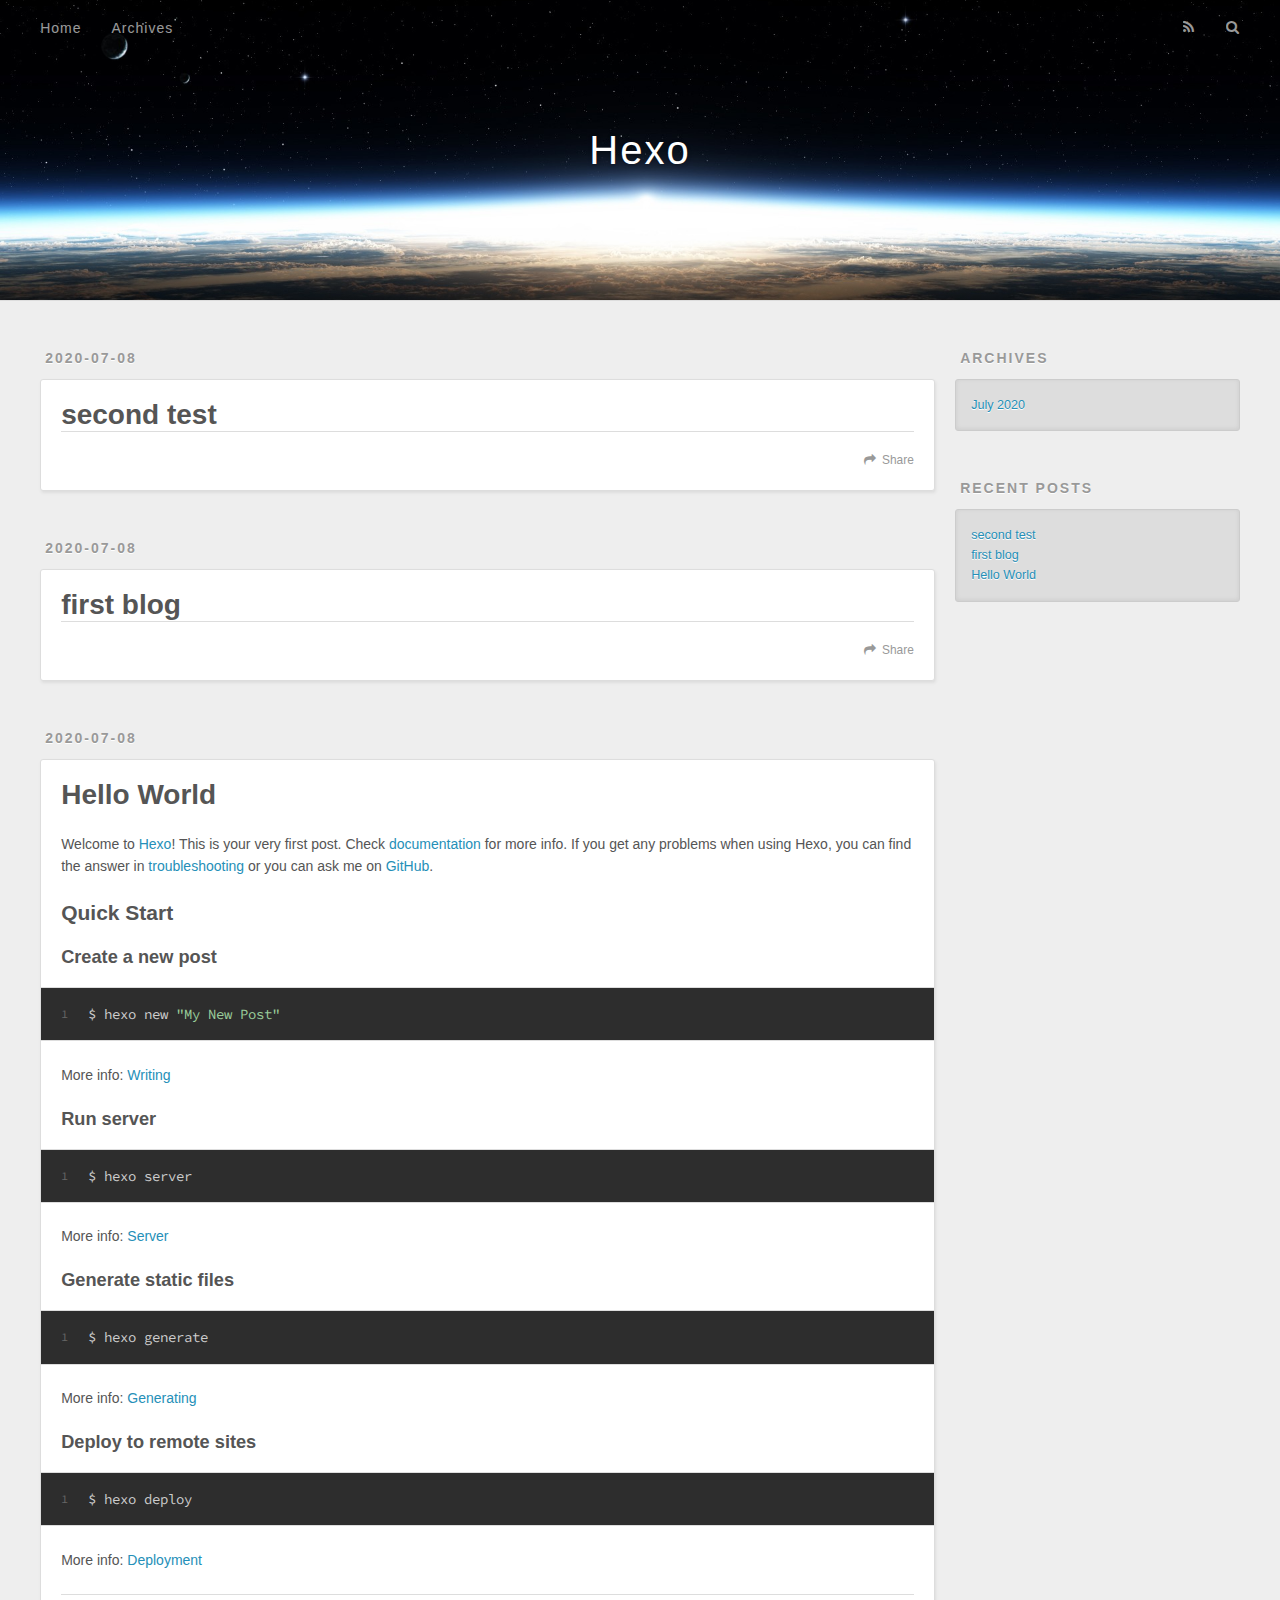
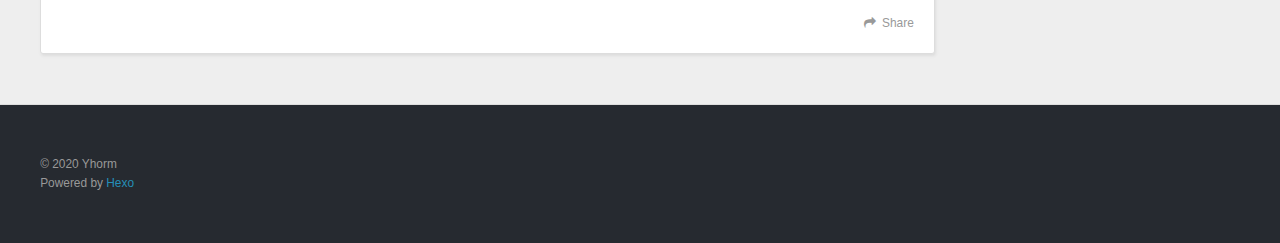
==== index.html @ 2448fe17 "Site updated: 2020-07-08 13:34:28" ====
<!DOCTYPE html>
<html>
<head>
  <meta charset="utf-8">
  

  
  <title>Hexo</title>
  <meta name="viewport" content="width=device-width, initial-scale=1, maximum-scale=1">
  <meta property="og:type" content="website">
<meta property="og:title" content="Hexo">
<meta property="og:url" content="http://yoursite.com/index.html">
<meta property="og:site_name" content="Hexo">
<meta property="og:locale" content="cn">
<meta property="article:author" content="Yhorm">
<meta name="twitter:card" content="summary">
  
    <link rel="alternate" href="/atom.xml" title="Hexo" type="application/atom+xml">
  
  
    <link rel="icon" href="/favicon.png">
  
  
    <link href="//fonts.googleapis.com/css?family=Source+Code+Pro" rel="stylesheet" type="text/css">
  
  
<link rel="stylesheet" href="/css/style.css">

<meta name="generator" content="Hexo 4.2.1"></head>

<body>
  <div id="container">
    <div id="wrap">
      <header id="header">
  <div id="banner"></div>
  <div id="header-outer" class="outer">
    <div id="header-title" class="inner">
      <h1 id="logo-wrap">
        <a href="/" id="logo">Hexo</a>
      </h1>
      
    </div>
    <div id="header-inner" class="inner">
      <nav id="main-nav">
        <a id="main-nav-toggle" class="nav-icon"></a>
        
          <a class="main-nav-link" href="/">Home</a>
        
          <a class="main-nav-link" href="/archives">Archives</a>
        
      </nav>
      <nav id="sub-nav">
        
          <a id="nav-rss-link" class="nav-icon" href="/atom.xml" title="RSS Feed"></a>
        
        <a id="nav-search-btn" class="nav-icon" title="Search"></a>
      </nav>
      <div id="search-form-wrap">
        <form action="//google.com/search" method="get" accept-charset="UTF-8" class="search-form"><input type="search" name="q" class="search-form-input" placeholder="Search"><button type="submit" class="search-form-submit">&#xF002;</button><input type="hidden" name="sitesearch" value="http://yoursite.com"></form>
      </div>
    </div>
  </div>
</header>
      <div class="outer">
        <section id="main">
  
    <article id="post-second-test" class="article article-type-post" itemscope itemprop="blogPost">
  <div class="article-meta">
    <a href="/2020/07/08/second-test/" class="article-date">
  <time datetime="2020-07-08T03:48:32.000Z" itemprop="datePublished">2020-07-08</time>
</a>
    
  </div>
  <div class="article-inner">
    
    
      <header class="article-header">
        
  
    <h1 itemprop="name">
      <a class="article-title" href="/2020/07/08/second-test/">second test</a>
    </h1>
  

      </header>
    
    <div class="article-entry" itemprop="articleBody">
      
        
      
    </div>
    <footer class="article-footer">
      <a data-url="http://yoursite.com/2020/07/08/second-test/" data-id="ckccxgkvv0001u8uv9lhx6297" class="article-share-link">Share</a>
      
      
    </footer>
  </div>
  
</article>


  
    <article id="post-first-blog" class="article article-type-post" itemscope itemprop="blogPost">
  <div class="article-meta">
    <a href="/2020/07/08/first-blog/" class="article-date">
  <time datetime="2020-07-08T03:41:49.000Z" itemprop="datePublished">2020-07-08</time>
</a>
    
  </div>
  <div class="article-inner">
    
    
      <header class="article-header">
        
  
    <h1 itemprop="name">
      <a class="article-title" href="/2020/07/08/first-blog/">first blog</a>
    </h1>
  

      </header>
    
    <div class="article-entry" itemprop="articleBody">
      
        
      
    </div>
    <footer class="article-footer">
      <a data-url="http://yoursite.com/2020/07/08/first-blog/" data-id="ckccxgkvq0000u8uvcopu5jw9" class="article-share-link">Share</a>
      
      
    </footer>
  </div>
  
</article>


  
    <article id="post-hello-world" class="article article-type-post" itemscope itemprop="blogPost">
  <div class="article-meta">
    <a href="/2020/07/08/hello-world/" class="article-date">
  <time datetime="2020-07-08T03:39:12.449Z" itemprop="datePublished">2020-07-08</time>
</a>
    
  </div>
  <div class="article-inner">
    
    
      <header class="article-header">
        
  
    <h1 itemprop="name">
      <a class="article-title" href="/2020/07/08/hello-world/">Hello World</a>
    </h1>
  

      </header>
    
    <div class="article-entry" itemprop="articleBody">
      
        <p>Welcome to <a href="https://hexo.io/" target="_blank" rel="noopener">Hexo</a>! This is your very first post. Check <a href="https://hexo.io/docs/" target="_blank" rel="noopener">documentation</a> for more info. If you get any problems when using Hexo, you can find the answer in <a href="https://hexo.io/docs/troubleshooting.html" target="_blank" rel="noopener">troubleshooting</a> or you can ask me on <a href="https://github.com/hexojs/hexo/issues" target="_blank" rel="noopener">GitHub</a>.</p>
<h2 id="Quick-Start"><a href="#Quick-Start" class="headerlink" title="Quick Start"></a>Quick Start</h2><h3 id="Create-a-new-post"><a href="#Create-a-new-post" class="headerlink" title="Create a new post"></a>Create a new post</h3><figure class="highlight bash"><table><tr><td class="gutter"><pre><span class="line">1</span><br></pre></td><td class="code"><pre><span class="line">$ hexo new <span class="string">"My New Post"</span></span><br></pre></td></tr></table></figure>

<p>More info: <a href="https://hexo.io/docs/writing.html" target="_blank" rel="noopener">Writing</a></p>
<h3 id="Run-server"><a href="#Run-server" class="headerlink" title="Run server"></a>Run server</h3><figure class="highlight bash"><table><tr><td class="gutter"><pre><span class="line">1</span><br></pre></td><td class="code"><pre><span class="line">$ hexo server</span><br></pre></td></tr></table></figure>

<p>More info: <a href="https://hexo.io/docs/server.html" target="_blank" rel="noopener">Server</a></p>
<h3 id="Generate-static-files"><a href="#Generate-static-files" class="headerlink" title="Generate static files"></a>Generate static files</h3><figure class="highlight bash"><table><tr><td class="gutter"><pre><span class="line">1</span><br></pre></td><td class="code"><pre><span class="line">$ hexo generate</span><br></pre></td></tr></table></figure>

<p>More info: <a href="https://hexo.io/docs/generating.html" target="_blank" rel="noopener">Generating</a></p>
<h3 id="Deploy-to-remote-sites"><a href="#Deploy-to-remote-sites" class="headerlink" title="Deploy to remote sites"></a>Deploy to remote sites</h3><figure class="highlight bash"><table><tr><td class="gutter"><pre><span class="line">1</span><br></pre></td><td class="code"><pre><span class="line">$ hexo deploy</span><br></pre></td></tr></table></figure>

<p>More info: <a href="https://hexo.io/docs/one-command-deployment.html" target="_blank" rel="noopener">Deployment</a></p>

      
    </div>
    <footer class="article-footer">
      <a data-url="http://yoursite.com/2020/07/08/hello-world/" data-id="ckccxgkvw0002u8uvhg0phz8f" class="article-share-link">Share</a>
      
      
    </footer>
  </div>
  
</article>


  


</section>
        
          <aside id="sidebar">
  
    

  
    

  
    
  
    
  <div class="widget-wrap">
    <h3 class="widget-title">Archives</h3>
    <div class="widget">
      <ul class="archive-list"><li class="archive-list-item"><a class="archive-list-link" href="/archives/2020/07/">July 2020</a></li></ul>
    </div>
  </div>


  
    
  <div class="widget-wrap">
    <h3 class="widget-title">Recent Posts</h3>
    <div class="widget">
      <ul>
        
          <li>
            <a href="/2020/07/08/second-test/">second test</a>
          </li>
        
          <li>
            <a href="/2020/07/08/first-blog/">first blog</a>
          </li>
        
          <li>
            <a href="/2020/07/08/hello-world/">Hello World</a>
          </li>
        
      </ul>
    </div>
  </div>

  
</aside>
        
      </div>
      <footer id="footer">
  
  <div class="outer">
    <div id="footer-info" class="inner">
      &copy; 2020 Yhorm<br>
      Powered by <a href="http://hexo.io/" target="_blank">Hexo</a>
    </div>
  </div>
</footer>
    </div>
    <nav id="mobile-nav">
  
    <a href="/" class="mobile-nav-link">Home</a>
  
    <a href="/archives" class="mobile-nav-link">Archives</a>
  
</nav>
    

<script src="//ajax.googleapis.com/ajax/libs/jquery/2.0.3/jquery.min.js"></script>


  
<link rel="stylesheet" href="/fancybox/jquery.fancybox.css">

  
<script src="/fancybox/jquery.fancybox.pack.js"></script>




<script src="/js/script.js"></script>




  </div>
</body>
</html>
---- css/style.css ----
body {
  width: 100%;
}
body:before,
body:after {
  content: "";
  display: table;
}
body:after {
  clear: both;
}
html,
body,
div,
span,
applet,
object,
iframe,
h1,
h2,
h3,
h4,
h5,
h6,
p,
blockquote,
pre,
a,
abbr,
acronym,
address,
big,
cite,
code,
del,
dfn,
em,
img,
ins,
kbd,
q,
s,
samp,
small,
strike,
strong,
sub,
sup,
tt,
var,
dl,
dt,
dd,
ol,
ul,
li,
fieldset,
form,
label,
legend,
table,
caption,
tbody,
tfoot,
thead,
tr,
th,
td {
  margin: 0;
  padding: 0;
  border: 0;
  outline: 0;
  font-weight: inherit;
  font-style: inherit;
  font-family: inherit;
  font-size: 100%;
  vertical-align: baseline;
}
body {
  line-height: 1;
  color: #000;
  background: #fff;
}
ol,
ul {
  list-style: none;
}
table {
  border-collapse: separate;
  border-spacing: 0;
  vertical-align: middle;
}
caption,
th,
td {
  text-align: left;
  font-weight: normal;
  vertical-align: middle;
}
a img {
  border: none;
}
input,
button {
  margin: 0;
  padding: 0;
}
input::-moz-focus-inner,
button::-moz-focus-inner {
  border: 0;
  padding: 0;
}
@font-face {
  font-family: FontAwesome;
  font-style: normal;
  font-weight: normal;
  src: url("fonts/fontawesome-webfont.eot?v=#4.0.3");
  src: url("fonts/fontawesome-webfont.eot?#iefix&v=#4.0.3") format("embedded-opentype"), url("fonts/fontawesome-webfont.woff?v=#4.0.3") format("woff"), url("fonts/fontawesome-webfont.ttf?v=#4.0.3") format("truetype"), url("fonts/fontawesome-webfont.svg#fontawesomeregular?v=#4.0.3") format("svg");
}
html,
body,
#container {
  height: 100%;
}
body {
  background: #eee;
  font: 14px -apple-system, BlinkMacSystemFont, "Segoe UI", "Roboto", "Oxygen", "Ubuntu", "Cantarell", "Fira Sans", "Droid Sans", "Helvetica Neue", sans-serif;
  -webkit-text-size-adjust: 100%;
}
.outer {
  max-width: 1220px;
  margin: 0 auto;
  padding: 0 20px;
}
.outer:before,
.outer:after {
  content: "";
  display: table;
}
.outer:after {
  clear: both;
}
.inner {
  display: inline;
  float: left;
  width: 98.33333333333333%;
  margin: 0 0.833333333333333%;
}
.left,
.alignleft {
  float: left;
}
.right,
.alignright {
  float: right;
}
.clear {
  clear: both;
}
#container {
  position: relative;
}
.mobile-nav-on {
  overflow: hidden;
}
#wrap {
  height: 100%;
  width: 100%;
  position: absolute;
  top: 0;
  left: 0;
  -webkit-transition: 0.2s ease-out;
  -moz-transition: 0.2s ease-out;
  -ms-transition: 0.2s ease-out;
  transition: 0.2s ease-out;
  z-index: 1;
  background: #eee;
}
.mobile-nav-on #wrap {
  left: 280px;
}
@media screen and (min-width: 768px) {
  #main {
    display: inline;
    float: left;
    width: 73.33333333333333%;
    margin: 0 0.833333333333333%;
  }
}
.article-date,
.article-category-link,
.archive-year,
.widget-title {
  text-decoration: none;
  text-transform: uppercase;
  letter-spacing: 2px;
  color: #999;
  margin-bottom: 1em;
  margin-left: 5px;
  line-height: 1em;
  text-shadow: 0 1px #fff;
  font-weight: bold;
}
.article-inner,
.archive-article-inner {
  background: #fff;
  -webkit-box-shadow: 1px 2px 3px #ddd;
  box-shadow: 1px 2px 3px #ddd;
  border: 1px solid #ddd;
  border-radius: 3px;
}
.article-entry h1,
.widget h1 {
  font-size: 2em;
}
.article-entry h2,
.widget h2 {
  font-size: 1.5em;
}
.article-entry h3,
.widget h3 {
  font-size: 1.3em;
}
.article-entry h4,
.widget h4 {
  font-size: 1.2em;
}
.article-entry h5,
.widget h5 {
  font-size: 1em;
}
.article-entry h6,
.widget h6 {
  font-size: 1em;
  color: #999;
}
.article-entry hr,
.widget hr {
  border: 1px dashed #ddd;
}
.article-entry strong,
.widget strong {
  font-weight: bold;
}
.article-entry em,
.widget em,
.article-entry cite,
.widget cite {
  font-style: italic;
}
.article-entry sup,
.widget sup,
.article-entry sub,
.widget sub {
  font-size: 0.75em;
  line-height: 0;
  position: relative;
  vertical-align: baseline;
}
.article-entry sup,
.widget sup {
  top: -0.5em;
}
.article-entry sub,
.widget sub {
  bottom: -0.2em;
}
.article-entry small,
.widget small {
  font-size: 0.85em;
}
.article-entry acronym,
.widget acronym,
.article-entry abbr,
.widget abbr {
  border-bottom: 1px dotted;
}
.article-entry ul,
.widget ul,
.article-entry ol,
.widget ol,
.article-entry dl,
.widget dl {
  margin: 0 20px;
  line-height: 1.6em;
}
.article-entry ul ul,
.widget ul ul,
.article-entry ol ul,
.widget ol ul,
.article-entry ul ol,
.widget ul ol,
.article-entry ol ol,
.widget ol ol {
  margin-top: 0;
  margin-bottom: 0;
}
.article-entry ul,
.widget ul {
  list-style: disc;
}
.article-entry ol,
.widget ol {
  list-style: decimal;
}
.article-entry dt,
.widget dt {
  font-weight: bold;
}
#header {
  height: 300px;
  position: relative;
  border-bottom: 1px solid #ddd;
}
#header:before,
#header:after {
  content: "";
  position: absolute;
  left: 0;
  right: 0;
  height: 40px;
}
#header:before {
  top: 0;
  background: -webkit-linear-gradient(rgba(0,0,0,0.2), transparent);
  background: -moz-linear-gradient(rgba(0,0,0,0.2), transparent);
  background: -ms-linear-gradient(rgba(0,0,0,0.2), transparent);
  background: linear-gradient(rgba(0,0,0,0.2), transparent);
}
#header:after {
  bottom: 0;
  background: -webkit-linear-gradient(transparent, rgba(0,0,0,0.2));
  background: -moz-linear-gradient(transparent, rgba(0,0,0,0.2));
  background: -ms-linear-gradient(transparent, rgba(0,0,0,0.2));
  background: linear-gradient(transparent, rgba(0,0,0,0.2));
}
#header-outer {
  height: 100%;
  position: relative;
}
#header-inner {
  position: relative;
  overflow: hidden;
}
#banner {
  position: absolute;
  top: 0;
  left: 0;
  width: 100%;
  height: 100%;
  background: url("images/banner.jpg") center #000;
  -webkit-background-size: cover;
  -moz-background-size: cover;
  background-size: cover;
  z-index: -1;
}
#header-title {
  text-align: center;
  height: 40px;
  position: absolute;
  top: 50%;
  left: 0;
  margin-top: -20px;
}
#logo,
#subtitle {
  text-decoration: none;
  color: #fff;
  font-weight: 300;
  text-shadow: 0 1px 4px rgba(0,0,0,0.3);
}
#logo {
  font-size: 40px;
  line-height: 40px;
  letter-spacing: 2px;
}
#subtitle {
  font-size: 16px;
  line-height: 16px;
  letter-spacing: 1px;
}
#subtitle-wrap {
  margin-top: 16px;
}
#main-nav {
  float: left;
  margin-left: -15px;
}
.nav-icon,
.main-nav-link {
  float: left;
  color: #fff;
  opacity: 0.6;
  text-decoration: none;
  text-shadow: 0 1px rgba(0,0,0,0.2);
  -webkit-transition: opacity 0.2s;
  -moz-transition: opacity 0.2s;
  -ms-transition: opacity 0.2s;
  transition: opacity 0.2s;
  display: block;
  padding: 20px 15px;
}
.nav-icon:hover,
.main-nav-link:hover {
  opacity: 1;
}
.nav-icon {
  font-family: FontAwesome;
  text-align: center;
  font-size: 14px;
  width: 14px;
  height: 14px;
  padding: 20px 15px;
  position: relative;
  cursor: pointer;
}
.main-nav-link {
  font-weight: 300;
  letter-spacing: 1px;
}
@media screen and (max-width: 479px) {
  .main-nav-link {
    display: none;
  }
}
#main-nav-toggle {
  display: none;
}
#main-nav-toggle:before {
  content: "\f0c9";
}
@media screen and (max-width: 479px) {
  #main-nav-toggle {
    display: block;
  }
}
#sub-nav {
  float: right;
  margin-right: -15px;
}
#nav-rss-link:before {
  content: "\f09e";
}
#nav-search-btn:before {
  content: "\f002";
}
#search-form-wrap {
  position: absolute;
  top: 15px;
  width: 150px;
  height: 30px;
  right: -150px;
  opacity: 0;
  -webkit-transition: 0.2s ease-out;
  -moz-transition: 0.2s ease-out;
  -ms-transition: 0.2s ease-out;
  transition: 0.2s ease-out;
}
#search-form-wrap.on {
  opacity: 1;
  right: 0;
}
@media screen and (max-width: 479px) {
  #search-form-wrap {
    width: 100%;
    right: -100%;
  }
}
.search-form {
  position: absolute;
  top: 0;
  left: 0;
  right: 0;
  background: #fff;
  padding: 5px 15px;
  border-radius: 15px;
  -webkit-box-shadow: 0 0 10px rgba(0,0,0,0.3);
  box-shadow: 0 0 10px rgba(0,0,0,0.3);
}
.search-form-input {
  border: none;
  background: none;
  color: #555;
  width: 100%;
  font: 13px -apple-system, BlinkMacSystemFont, "Segoe UI", "Roboto", "Oxygen", "Ubuntu", "Cantarell", "Fira Sans", "Droid Sans", "Helvetica Neue", sans-serif;
  outline: none;
}
.search-form-input::-webkit-search-results-decoration,
.search-form-input::-webkit-search-cancel-button {
  -webkit-appearance: none;
}
.search-form-submit {
  position: absolute;
  top: 50%;
  right: 10px;
  margin-top: -7px;
  font: 13px FontAwesome;
  border: none;
  background: none;
  color: #bbb;
  cursor: pointer;
}
.search-form-submit:hover,
.search-form-submit:focus {
  color: #777;
}
.article {
  margin: 50px 0;
}
.article-inner {
  overflow: hidden;
}
.article-meta:before,
.article-meta:after {
  content: "";
  display: table;
}
.article-meta:after {
  clear: both;
}
.article-date {
  float: left;
}
.article-category {
  float: left;
  line-height: 1em;
  color: #ccc;
  text-shadow: 0 1px #fff;
  margin-left: 8px;
}
.article-category:before {
  content: "\2022";
}
.article-category-link {
  margin: 0 12px 1em;
}
.article-header {
  padding: 20px 20px 0;
}
.article-title {
  text-decoration: none;
  font-size: 2em;
  font-weight: bold;
  color: #555;
  line-height: 1.1em;
  -webkit-transition: color 0.2s;
  -moz-transition: color 0.2s;
  -ms-transition: color 0.2s;
  transition: color 0.2s;
}
a.article-title:hover {
  color: #258fb8;
}
.article-entry {
  color: #555;
  padding: 0 20px;
}
.article-entry:before,
.article-entry:after {
  content: "";
  display: table;
}
.article-entry:after {
  clear: both;
}
.article-entry p,
.article-entry table {
  line-height: 1.6em;
  margin: 1.6em 0;
}
.article-entry h1,
.article-entry h2,
.article-entry h3,
.article-entry h4,
.article-entry h5,
.article-entry h6 {
  font-weight: bold;
}
.article-entry h1,
.article-entry h2,
.article-entry h3,
.article-entry h4,
.article-entry h5,
.article-entry h6 {
  line-height: 1.1em;
  margin: 1.1em 0;
}
.article-entry a {
  color: #258fb8;
  text-decoration: none;
}
.article-entry a:hover {
  text-decoration: underline;
}
.article-entry ul,
.article-entry ol,
.article-entry dl {
  margin-top: 1.6em;
  margin-bottom: 1.6em;
}
.article-entry img,
.article-entry video {
  max-width: 100%;
  height: auto;
  display: block;
  margin: auto;
}
.article-entry iframe {
  border: none;
}
.article-entry table {
  width: 100%;
  border-collapse: collapse;
  border-spacing: 0;
}
.article-entry th {
  font-weight: bold;
  border-bottom: 3px solid #ddd;
  padding-bottom: 0.5em;
}
.article-entry td {
  border-bottom: 1px solid #ddd;
  padding: 10px 0;
}
.article-entry blockquote {
  font-family: Georgia, "Times New Roman", serif;
  font-size: 1.4em;
  margin: 1.6em 20px;
  text-align: center;
}
.article-entry blockquote footer {
  font-size: 14px;
  margin: 1.6em 0;
  font-family: -apple-system, BlinkMacSystemFont, "Segoe UI", "Roboto", "Oxygen", "Ubuntu", "Cantarell", "Fira Sans", "Droid Sans", "Helvetica Neue", sans-serif;
}
.article-entry blockquote footer cite:before {
  content: "—";
  padding: 0 0.5em;
}
.article-entry .pullquote {
  text-align: left;
  width: 45%;
  margin: 0;
}
.article-entry .pullquote.left {
  margin-left: 0.5em;
  margin-right: 1em;
}
.article-entry .pullquote.right {
  margin-right: 0.5em;
  margin-left: 1em;
}
.article-entry .caption {
  color: #999;
  display: block;
  font-size: 0.9em;
  margin-top: 0.5em;
  position: relative;
  text-align: center;
}
.article-entry .video-container {
  position: relative;
  padding-top: 56.25%;
  height: 0;
  overflow: hidden;
}
.article-entry .video-container iframe,
.article-entry .video-container object,
.article-entry .video-container embed {
  position: absolute;
  top: 0;
  left: 0;
  width: 100%;
  height: 100%;
  margin-top: 0;
}
.article-more-link a {
  display: inline-block;
  line-height: 1em;
  padding: 6px 15px;
  border-radius: 15px;
  background: #eee;
  color: #999;
  text-shadow: 0 1px #fff;
  text-decoration: none;
}
.article-more-link a:hover {
  background: #258fb8;
  color: #fff;
  text-decoration: none;
  text-shadow: 0 1px #1e7293;
}
.article-footer {
  font-size: 0.85em;
  line-height: 1.6em;
  border-top: 1px solid #ddd;
  padding-top: 1.6em;
  margin: 0 20px 20px;
}
.article-footer:before,
.article-footer:after {
  content: "";
  display: table;
}
.article-footer:after {
  clear: both;
}
.article-footer a {
  color: #999;
  text-decoration: none;
}
.article-footer a:hover {
  color: #555;
}
.article-tag-list-item {
  float: left;
  margin-right: 10px;
}
.article-tag-list-link:before {
  content: "#";
}
.article-comment-link {
  float: right;
}
.article-comment-link:before {
  content: "\f075";
  font-family: FontAwesome;
  padding-right: 8px;
}
.article-share-link {
  cursor: pointer;
  float: right;
  margin-left: 20px;
}
.article-share-link:before {
  content: "\f064";
  font-family: FontAwesome;
  padding-right: 6px;
}
#article-nav {
  position: relative;
}
#article-nav:before,
#article-nav:after {
  content: "";
  display: table;
}
#article-nav:after {
  clear: both;
}
@media screen and (min-width: 768px) {
  #article-nav {
    margin: 50px 0;
  }
  #article-nav:before {
    width: 8px;
    height: 8px;
    position: absolute;
    top: 50%;
    left: 50%;
    margin-top: -4px;
    margin-left: -4px;
    content: "";
    border-radius: 50%;
    background: #ddd;
    -webkit-box-shadow: 0 1px 2px #fff;
    box-shadow: 0 1px 2px #fff;
  }
}
.article-nav-link-wrap {
  text-decoration: none;
  text-shadow: 0 1px #fff;
  color: #999;
  -webkit-box-sizing: border-box;
  -moz-box-sizing: border-box;
  box-sizing: border-box;
  margin-top: 50px;
  text-align: center;
  display: block;
}
.article-nav-link-wrap:hover {
  color: #555;
}
@media screen and (min-width: 768px) {
  .article-nav-link-wrap {
    width: 50%;
    margin-top: 0;
  }
}
@media screen and (min-width: 768px) {
  #article-nav-newer {
    float: left;
    text-align: right;
    padding-right: 20px;
  }
}
@media screen and (min-width: 768px) {
  #article-nav-older {
    float: right;
    text-align: left;
    padding-left: 20px;
  }
}
.article-nav-caption {
  text-transform: uppercase;
  letter-spacing: 2px;
  color: #ddd;
  line-height: 1em;
  font-weight: bold;
}
#article-nav-newer .article-nav-caption {
  margin-right: -2px;
}
.article-nav-title {
  font-size: 0.85em;
  line-height: 1.6em;
  margin-top: 0.5em;
}
.article-share-box {
  position: absolute;
  display: none;
  background: #fff;
  -webkit-box-shadow: 1px 2px 10px rgba(0,0,0,0.2);
  box-shadow: 1px 2px 10px rgba(0,0,0,0.2);
  border-radius: 3px;
  margin-left: -145px;
  overflow: hidden;
  z-index: 1;
}
.article-share-box.on {
  display: block;
}
.article-share-input {
  width: 100%;
  background: none;
  -webkit-box-sizing: border-box;
  -moz-box-sizing: border-box;
  box-sizing: border-box;
  font: 14px -apple-system, BlinkMacSystemFont, "Segoe UI", "Roboto", "Oxygen", "Ubuntu", "Cantarell", "Fira Sans", "Droid Sans", "Helvetica Neue", sans-serif;
  padding: 0 15px;
  color: #555;
  outline: none;
  border: 1px solid #ddd;
  border-radius: 3px 3px 0 0;
  height: 36px;
  line-height: 36px;
}
.article-share-links {
  background: #eee;
}
.article-share-links:before,
.article-share-links:after {
  content: "";
  display: table;
}
.article-share-links:after {
  clear: both;
}
.article-share-twitter,
.article-share-facebook,
.article-share-pinterest,
.article-share-google {
  width: 50px;
  height: 36px;
  display: block;
  float: left;
  position: relative;
  color: #999;
  text-shadow: 0 1px #fff;
}
.article-share-twitter:before,
.article-share-facebook:before,
.article-share-pinterest:before,
.article-share-google:before {
  font-size: 20px;
  font-family: FontAwesome;
  width: 20px;
  height: 20px;
  position: absolute;
  top: 50%;
  left: 50%;
  margin-top: -10px;
  margin-left: -10px;
  text-align: center;
}
.article-share-twitter:hover,
.article-share-facebook:hover,
.article-share-pinterest:hover,
.article-share-google:hover {
  color: #fff;
}
.article-share-twitter:before {
  content: "\f099";
}
.article-share-twitter:hover {
  background: #00aced;
  text-shadow: 0 1px #008abe;
}
.article-share-facebook:before {
  content: "\f09a";
}
.article-share-facebook:hover {
  background: #3b5998;
  text-shadow: 0 1px #2f477a;
}
.article-share-pinterest:before {
  content: "\f0d2";
}
.article-share-pinterest:hover {
  background: #cb2027;
  text-shadow: 0 1px #a21a1f;
}
.article-share-google:before {
  content: "\f0d5";
}
.article-share-google:hover {
  background: #dd4b39;
  text-shadow: 0 1px #be3221;
}
.article-gallery {
  background: #000;
  position: relative;
}
.article-gallery-photos {
  position: relative;
  overflow: hidden;
}
.article-gallery-img {
  display: none;
  max-width: 100%;
}
.article-gallery-img:first-child {
  display: block;
}
.article-gallery-img.loaded {
  position: absolute;
  display: block;
}
.article-gallery-img img {
  display: block;
  max-width: 100%;
  margin: 0 auto;
}
#comments {
  background: #fff;
  -webkit-box-shadow: 1px 2px 3px #ddd;
  box-shadow: 1px 2px 3px #ddd;
  padding: 20px;
  border: 1px solid #ddd;
  border-radius: 3px;
  margin: 50px 0;
}
#comments a {
  color: #258fb8;
}
.archives-wrap {
  margin: 50px 0;
}
.archives:before,
.archives:after {
  content: "";
  display: table;
}
.archives:after {
  clear: both;
}
.archive-year-wrap {
  margin-bottom: 1em;
}
.archives {
  -webkit-column-gap: 10px;
  -moz-column-gap: 10px;
  column-gap: 10px;
}
@media screen and (min-width: 480px) and (max-width: 767px) {
  .archives {
    -webkit-column-count: 2;
    -moz-column-count: 2;
    column-count: 2;
  }
}
@media screen and (min-width: 768px) {
  .archives {
    -webkit-column-count: 3;
    -moz-column-count: 3;
    column-count: 3;
  }
}
.archive-article {
  -webkit-column-break-inside: avoid;
  page-break-inside: avoid;
  overflow: hidden;
  break-inside: avoid-column;
}
.archive-article-inner {
  padding: 10px;
  margin-bottom: 15px;
}
.archive-article-title {
  text-decoration: none;
  font-weight: bold;
  color: #555;
  -webkit-transition: color 0.2s;
  -moz-transition: color 0.2s;
  -ms-transition: color 0.2s;
  transition: color 0.2s;
  line-height: 1.6em;
}
.archive-article-title:hover {
  color: #258fb8;
}
.archive-article-footer {
  margin-top: 1em;
}
.archive-article-date {
  color: #999;
  text-decoration: none;
  font-size: 0.85em;
  line-height: 1em;
  margin-bottom: 0.5em;
  display: block;
}
#page-nav {
  margin: 50px auto;
  background: #fff;
  -webkit-box-shadow: 1px 2px 3px #ddd;
  box-shadow: 1px 2px 3px #ddd;
  border: 1px solid #ddd;
  border-radius: 3px;
  text-align: center;
  color: #999;
  overflow: hidden;
}
#page-nav:before,
#page-nav:after {
  content: "";
  display: table;
}
#page-nav:after {
  clear: both;
}
#page-nav a,
#page-nav span {
  padding: 10px 20px;
  line-height: 1;
  height: 2ex;
}
#page-nav a {
  color: #999;
  text-decoration: none;
}
#page-nav a:hover {
  background: #999;
  color: #fff;
}
#page-nav .prev {
  float: left;
}
#page-nav .next {
  float: right;
}
#page-nav .page-number {
  display: inline-block;
}
@media screen and (max-width: 479px) {
  #page-nav .page-number {
    display: none;
  }
}
#page-nav .current {
  color: #555;
  font-weight: bold;
}
#page-nav .space {
  color: #ddd;
}
#footer {
  background: #262a30;
  padding: 50px 0;
  border-top: 1px solid #ddd;
  color: #999;
}
#footer a {
  color: #258fb8;
  text-decoration: none;
}
#footer a:hover {
  text-decoration: underline;
}
#footer-info {
  line-height: 1.6em;
  font-size: 0.85em;
}
.article-entry pre,
.article-entry .highlight {
  background: #2d2d2d;
  margin: 0 -20px;
  padding: 15px 20px;
  border-style: solid;
  border-color: #ddd;
  border-width: 1px 0;
  overflow: auto;
  color: #ccc;
  line-height: 22.400000000000002px;
}
.article-entry .highlight .gutter pre,
.article-entry .gist .gist-file .gist-data .line-numbers {
  color: #666;
  font-size: 0.85em;
}
.article-entry pre,
.article-entry code {
  font-family: "Source Code Pro", Consolas, Monaco, Menlo, Consolas, monospace;
}
.article-entry code {
  background: #eee;
  text-shadow: 0 1px #fff;
  padding: 0 0.3em;
}
.article-entry pre code {
  background: none;
  text-shadow: none;
  padding: 0;
}
.article-entry .highlight pre {
  border: none;
  margin: 0;
  padding: 0;
}
.article-entry .highlight table {
  margin: 0;
  width: auto;
}
.article-entry .highlight td {
  border: none;
  padding: 0;
}
.article-entry .highlight figcaption {
  font-size: 0.85em;
  color: #999;
  line-height: 1em;
  margin-bottom: 1em;
}
.article-entry .highlight figcaption:before,
.article-entry .highlight figcaption:after {
  content: "";
  display: table;
}
.article-entry .highlight figcaption:after {
  clear: both;
}
.article-entry .highlight figcaption a {
  float: right;
}
.article-entry .highlight .gutter pre {
  text-align: right;
  padding-right: 20px;
}
.article-entry .highlight .line {
  height: 22.400000000000002px;
}
.article-entry .highlight .line.marked {
  background: #515151;
}
.article-entry .gist {
  margin: 0 -20px;
  border-style: solid;
  border-color: #ddd;
  border-width: 1px 0;
  background: #2d2d2d;
  padding: 15px 20px 15px 0;
}
.article-entry .gist .gist-file {
  border: none;
  font-family: "Source Code Pro", Consolas, Monaco, Menlo, Consolas, monospace;
  margin: 0;
}
.article-entry .gist .gist-file .gist-data {
  background: none;
  border: none;
}
.article-entry .gist .gist-file .gist-data .line-numbers {
  background: none;
  border: none;
  padding: 0 20px 0 0;
}
.article-entry .gist .gist-file .gist-data .line-data {
  padding: 0 !important;
}
.article-entry .gist .gist-file .highlight {
  margin: 0;
  padding: 0;
  border: none;
}
.article-entry .gist .gist-file .gist-meta {
  background: #2d2d2d;
  color: #999;
  font: 0.85em -apple-system, BlinkMacSystemFont, "Segoe UI", "Roboto", "Oxygen", "Ubuntu", "Cantarell", "Fira Sans", "Droid Sans", "Helvetica Neue", sans-serif;
  text-shadow: 0 0;
  padding: 0;
  margin-top: 1em;
  margin-left: 20px;
}
.article-entry .gist .gist-file .gist-meta a {
  color: #258fb8;
  font-weight: normal;
}
.article-entry .gist .gist-file .gist-meta a:hover {
  text-decoration: underline;
}
pre .comment,
pre .title {
  color: #999;
}
pre .variable,
pre .attribute,
pre .tag,
pre .regexp,
pre .ruby .constant,
pre .xml .tag .title,
pre .xml .pi,
pre .xml .doctype,
pre .html .doctype,
pre .css .id,
pre .css .class,
pre .css .pseudo {
  color: #f2777a;
}
pre .number,
pre .preprocessor,
pre .built_in,
pre .literal,
pre .params,
pre .constant {
  color: #f99157;
}
pre .class,
pre .ruby .class .title,
pre .css .rules .attribute {
  color: #9c9;
}
pre .string,
pre .value,
pre .inheritance,
pre .header,
pre .ruby .symbol,
pre .xml .cdata {
  color: #9c9;
}
pre .css .hexcolor {
  color: #6cc;
}
pre .function,
pre .python .decorator,
pre .python .title,
pre .ruby .function .title,
pre .ruby .title .keyword,
pre .perl .sub,
pre .javascript .title,
pre .coffeescript .title {
  color: #69c;
}
pre .keyword,
pre .javascript .function {
  color: #c9c;
}
@media screen and (max-width: 479px) {
  #mobile-nav {
    position: absolute;
    top: 0;
    left: 0;
    width: 280px;
    height: 100%;
    background: #191919;
    border-right: 1px solid #fff;
  }
}
@media screen and (max-width: 479px) {
  .mobile-nav-link {
    display: block;
    color: #999;
    text-decoration: none;
    padding: 15px 20px;
    font-weight: bold;
  }
  .mobile-nav-link:hover {
    color: #fff;
  }
}
@media screen and (min-width: 768px) {
  #sidebar {
    display: inline;
    float: left;
    width: 23.333333333333332%;
    margin: 0 0.833333333333333%;
  }
}
.widget-wrap {
  margin: 50px 0;
}
.widget {
  color: #777;
  text-shadow: 0 1px #fff;
  background: #ddd;
  -webkit-box-shadow: 0 -1px 4px #ccc inset;
  box-shadow: 0 -1px 4px #ccc inset;
  border: 1px solid #ccc;
  padding: 15px;
  border-radius: 3px;
}
.widget a {
  color: #258fb8;
  text-decoration: none;
}
.widget a:hover {
  text-decoration: underline;
}
.widget ul ul,
.widget ol ul,
.widget dl ul,
.widget ul ol,
.widget ol ol,
.widget dl ol,
.widget ul dl,
.widget ol dl,
.widget dl dl {
  margin-left: 15px;
  list-style: disc;
}
.widget {
  line-height: 1.6em;
  word-wrap: break-word;
  font-size: 0.9em;
}
.widget ul,
.widget ol {
  list-style: none;
  margin: 0;
}
.widget ul ul,
.widget ol ul,
.widget ul ol,
.widget ol ol {
  margin: 0 20px;
}
.widget ul ul,
.widget ol ul {
  list-style: disc;
}
.widget ul ol,
.widget ol ol {
  list-style: decimal;
}
.category-list-count,
.tag-list-count,
.archive-list-count {
  padding-left: 5px;
  color: #999;
  font-size: 0.85em;
}
.category-list-count:before,
.tag-list-count:before,
.archive-list-count:before {
  content: "(";
}
.category-list-count:after,
.tag-list-count:after,
.archive-list-count:after {
  content: ")";
}
.tagcloud a {
  margin-right: 5px;
  display: inline-block;
}
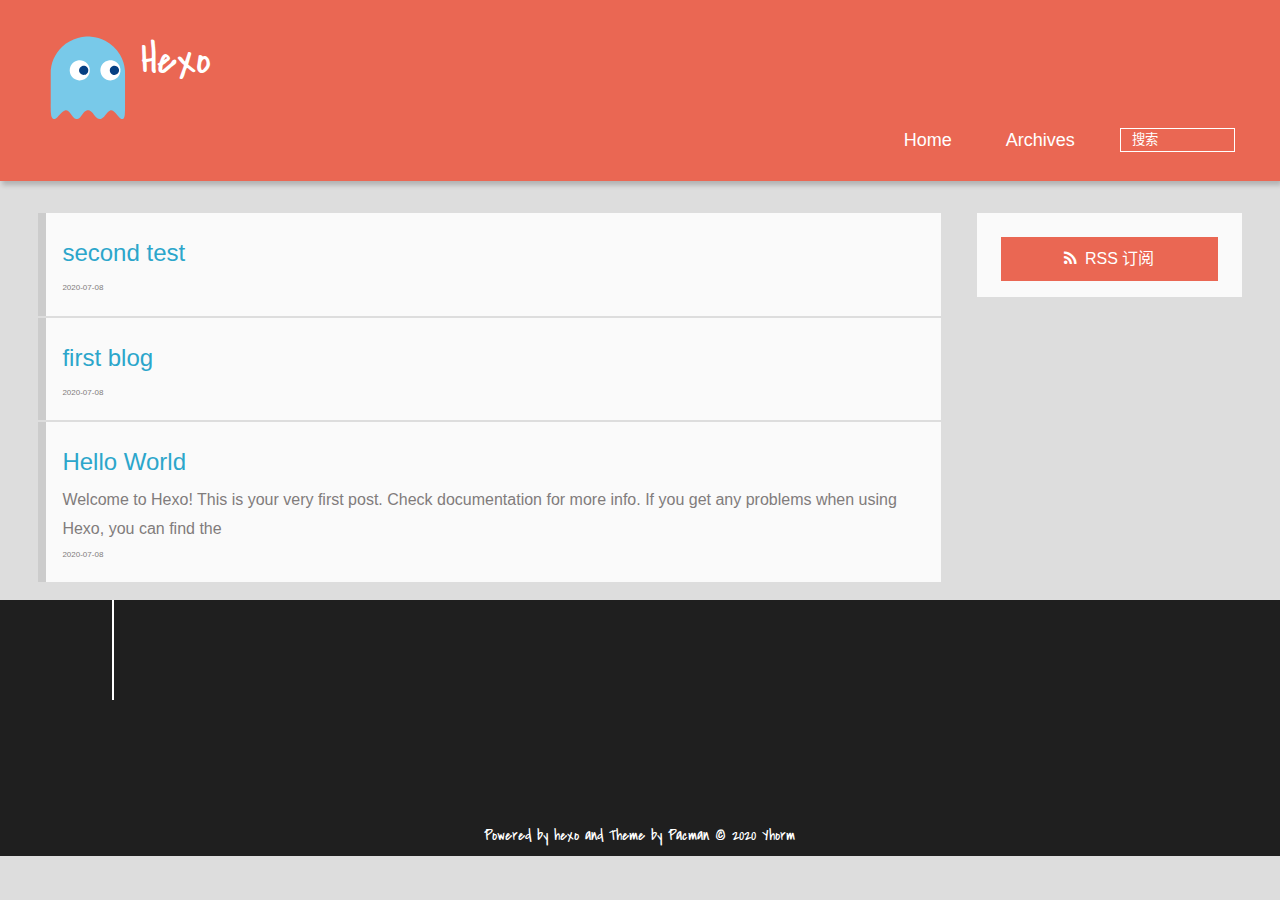
==== commit 325ab56b: "Site updated: 2020-07-08 14:19:42" ====
--- a/index.html
+++ b/index.html
@@ -1,276 +1,201 @@
-<!DOCTYPE html>
-<html>
+
+ <!DOCTYPE HTML>
+<html lang="zh-CN">
 <head>
-  <meta charset="utf-8">
-  
-
-  
-  <title>Hexo</title>
-  <meta name="viewport" content="width=device-width, initial-scale=1, maximum-scale=1">
-  <meta property="og:type" content="website">
-<meta property="og:title" content="Hexo">
-<meta property="og:url" content="http://yoursite.com/index.html">
-<meta property="og:site_name" content="Hexo">
-<meta property="og:locale" content="cn">
-<meta property="article:author" content="Yhorm">
-<meta name="twitter:card" content="summary">
-  
-    <link rel="alternate" href="/atom.xml" title="Hexo" type="application/atom+xml">
-  
-  
-    <link rel="icon" href="/favicon.png">
-  
-  
-    <link href="//fonts.googleapis.com/css?family=Source+Code+Pro" rel="stylesheet" type="text/css">
-  
-  
+  <meta charset="UTF-8">
+  
+    <title>Hexo</title>
+    <meta name="viewport" content="width=device-width, initial-scale=1, maximum-scale=3, minimum-scale=1">
+    
+    <meta name="author" content="Yhorm">
+    
+    
+    
+    
+    
+    <link rel="icon" href="/img/favicon.ico">
+    
+    
+    <link rel="apple-touch-icon" href="/img/pacman.jpg">
+    <link rel="apple-touch-icon-precomposed" href="/img/pacman.jpg">
+    
+    
 <link rel="stylesheet" href="/css/style.css">
 
 <meta name="generator" content="Hexo 4.2.1"></head>
 
-<body>
-  <div id="container">
-    <div id="wrap">
-      <header id="header">
-  <div id="banner"></div>
-  <div id="header-outer" class="outer">
-    <div id="header-title" class="inner">
-      <h1 id="logo-wrap">
-        <a href="/" id="logo">Hexo</a>
-      </h1>
-      
+  <body>
+    <header>
+      <div>
+		
+			<div id="imglogo">
+				<a href="/"><img src="/img/logo.svg" alt="Hexo" title="Hexo"/></a>
+			</div>
+			
+			<div id="textlogo">
+				<h1 class="site-name"><a href="/" title="Hexo">Hexo</a></h1>
+				<h2 class="blog-motto"></h2>
+			</div>
+			<div class="navbar"><a class="navbutton navmobile" href="#" title="菜单">
+			</a></div>
+			<nav class="animated">
+				<ul>
+					
+						<li><a href="/">Home</a></li>
+					
+						<li><a href="/archives">Archives</a></li>
+					
+					<li>
+					
+					<form class="search" action="//google.com/search" method="get" accept-charset="utf-8">
+						<label>Search</label>
+						<input type="text" id="search" name="q" autocomplete="off" maxlength="20" placeholder="搜索" />
+						<input type="hidden" name="q" value="site:yoursite.com">
+					</form>
+					
+					</li>
+				</ul>
+			</nav>			
+</div>
+
+    </header>
+    <div id="container">
+      <div id="main">
+
+  <section class="post" itemscope itemprop="blogPost">
+  
+    <a href="/2020/07/08/second-test/" title="second test" itemprop="url">
+  
+    <h1 itemprop="name">second test</h1>
+    
+     
+           <p itemprop="description" ></p>
+        
+    
+    <time datetime="2020-07-08T03:48:32.000Z" itemprop="datePublished">2020-07-08</time>
+  </a>
+</section>
+
+  <section class="post" itemscope itemprop="blogPost">
+  
+    <a href="/2020/07/08/first-blog/" title="first blog" itemprop="url">
+  
+    <h1 itemprop="name">first blog</h1>
+    
+     
+           <p itemprop="description" ></p>
+        
+    
+    <time datetime="2020-07-08T03:41:49.000Z" itemprop="datePublished">2020-07-08</time>
+  </a>
+</section>
+
+  <section class="post" itemscope itemprop="blogPost">
+  
+    <a href="/2020/07/08/hello-world/" title="Hello World" itemprop="url">
+  
+    <h1 itemprop="name">Hello World</h1>
+    
+     
+           <p itemprop="description" >Welcome to Hexo! This is your very first post. Check documentation for more info. If you get any problems when using Hexo, you can find the </p>
+        
+    
+    <time datetime="2020-07-08T03:39:12.449Z" itemprop="datePublished">2020-07-08</time>
+  </a>
+</section>
+
+
+</div>
+      <div class="openaside"><a class="navbutton" href="#" title="显示侧边栏"></a></div>
+
+<div id="asidepart">
+<div class="closeaside"><a class="closebutton" href="#" title="隐藏侧边栏"></a></div>
+<aside class="clearfix">
+
+  
+
+  
+
+  <div class="rsspart">
+	<a href="" target="_blank" title="rss">RSS 订阅</a>
+</div>
+
+</aside>
+</div>
     </div>
-    <div id="header-inner" class="inner">
-      <nav id="main-nav">
-        <a id="main-nav-toggle" class="nav-icon"></a>
-        
-          <a class="main-nav-link" href="/">Home</a>
-        
-          <a class="main-nav-link" href="/archives">Archives</a>
-        
-      </nav>
-      <nav id="sub-nav">
-        
-          <a id="nav-rss-link" class="nav-icon" href="/atom.xml" title="RSS Feed"></a>
-        
-        <a id="nav-search-btn" class="nav-icon" title="Search"></a>
-      </nav>
-      <div id="search-form-wrap">
-        <form action="//google.com/search" method="get" accept-charset="UTF-8" class="search-form"><input type="search" name="q" class="search-form-input" placeholder="Search"><button type="submit" class="search-form-submit">&#xF002;</button><input type="hidden" name="sitesearch" value="http://yoursite.com"></form>
-      </div>
-    </div>
-  </div>
-</header>
-      <div class="outer">
-        <section id="main">
-  
-    <article id="post-second-test" class="article article-type-post" itemscope itemprop="blogPost">
-  <div class="article-meta">
-    <a href="/2020/07/08/second-test/" class="article-date">
-  <time datetime="2020-07-08T03:48:32.000Z" itemprop="datePublished">2020-07-08</time>
-</a>
-    
-  </div>
-  <div class="article-inner">
-    
-    
-      <header class="article-header">
-        
-  
-    <h1 itemprop="name">
-      <a class="article-title" href="/2020/07/08/second-test/">second test</a>
-    </h1>
-  
-
-      </header>
-    
-    <div class="article-entry" itemprop="articleBody">
-      
-        
-      
-    </div>
-    <footer class="article-footer">
-      <a data-url="http://yoursite.com/2020/07/08/second-test/" data-id="ckccxgkvv0001u8uv9lhx6297" class="article-share-link">Share</a>
-      
-      
-    </footer>
-  </div>
-  
-</article>
-
-
-  
-    <article id="post-first-blog" class="article article-type-post" itemscope itemprop="blogPost">
-  <div class="article-meta">
-    <a href="/2020/07/08/first-blog/" class="article-date">
-  <time datetime="2020-07-08T03:41:49.000Z" itemprop="datePublished">2020-07-08</time>
-</a>
-    
-  </div>
-  <div class="article-inner">
-    
-    
-      <header class="article-header">
-        
-  
-    <h1 itemprop="name">
-      <a class="article-title" href="/2020/07/08/first-blog/">first blog</a>
-    </h1>
-  
-
-      </header>
-    
-    <div class="article-entry" itemprop="articleBody">
-      
-        
-      
-    </div>
-    <footer class="article-footer">
-      <a data-url="http://yoursite.com/2020/07/08/first-blog/" data-id="ckccxgkvq0000u8uvcopu5jw9" class="article-share-link">Share</a>
-      
-      
-    </footer>
-  </div>
-  
-</article>
-
-
-  
-    <article id="post-hello-world" class="article article-type-post" itemscope itemprop="blogPost">
-  <div class="article-meta">
-    <a href="/2020/07/08/hello-world/" class="article-date">
-  <time datetime="2020-07-08T03:39:12.449Z" itemprop="datePublished">2020-07-08</time>
-</a>
-    
-  </div>
-  <div class="article-inner">
-    
-    
-      <header class="article-header">
-        
-  
-    <h1 itemprop="name">
-      <a class="article-title" href="/2020/07/08/hello-world/">Hello World</a>
-    </h1>
-  
-
-      </header>
-    
-    <div class="article-entry" itemprop="articleBody">
-      
-        <p>Welcome to <a href="https://hexo.io/" target="_blank" rel="noopener">Hexo</a>! This is your very first post. Check <a href="https://hexo.io/docs/" target="_blank" rel="noopener">documentation</a> for more info. If you get any problems when using Hexo, you can find the answer in <a href="https://hexo.io/docs/troubleshooting.html" target="_blank" rel="noopener">troubleshooting</a> or you can ask me on <a href="https://github.com/hexojs/hexo/issues" target="_blank" rel="noopener">GitHub</a>.</p>
-<h2 id="Quick-Start"><a href="#Quick-Start" class="headerlink" title="Quick Start"></a>Quick Start</h2><h3 id="Create-a-new-post"><a href="#Create-a-new-post" class="headerlink" title="Create a new post"></a>Create a new post</h3><figure class="highlight bash"><table><tr><td class="gutter"><pre><span class="line">1</span><br></pre></td><td class="code"><pre><span class="line">$ hexo new <span class="string">"My New Post"</span></span><br></pre></td></tr></table></figure>
-
-<p>More info: <a href="https://hexo.io/docs/writing.html" target="_blank" rel="noopener">Writing</a></p>
-<h3 id="Run-server"><a href="#Run-server" class="headerlink" title="Run server"></a>Run server</h3><figure class="highlight bash"><table><tr><td class="gutter"><pre><span class="line">1</span><br></pre></td><td class="code"><pre><span class="line">$ hexo server</span><br></pre></td></tr></table></figure>
-
-<p>More info: <a href="https://hexo.io/docs/server.html" target="_blank" rel="noopener">Server</a></p>
-<h3 id="Generate-static-files"><a href="#Generate-static-files" class="headerlink" title="Generate static files"></a>Generate static files</h3><figure class="highlight bash"><table><tr><td class="gutter"><pre><span class="line">1</span><br></pre></td><td class="code"><pre><span class="line">$ hexo generate</span><br></pre></td></tr></table></figure>
-
-<p>More info: <a href="https://hexo.io/docs/generating.html" target="_blank" rel="noopener">Generating</a></p>
-<h3 id="Deploy-to-remote-sites"><a href="#Deploy-to-remote-sites" class="headerlink" title="Deploy to remote sites"></a>Deploy to remote sites</h3><figure class="highlight bash"><table><tr><td class="gutter"><pre><span class="line">1</span><br></pre></td><td class="code"><pre><span class="line">$ hexo deploy</span><br></pre></td></tr></table></figure>
-
-<p>More info: <a href="https://hexo.io/docs/one-command-deployment.html" target="_blank" rel="noopener">Deployment</a></p>
-
-      
-    </div>
-    <footer class="article-footer">
-      <a data-url="http://yoursite.com/2020/07/08/hello-world/" data-id="ckccxgkvw0002u8uvhg0phz8f" class="article-share-link">Share</a>
-      
-      
-    </footer>
-  </div>
-  
-</article>
-
-
-  
-
-
-</section>
-        
-          <aside id="sidebar">
-  
-    
-
-  
-    
-
-  
-    
-  
-    
-  <div class="widget-wrap">
-    <h3 class="widget-title">Archives</h3>
-    <div class="widget">
-      <ul class="archive-list"><li class="archive-list-item"><a class="archive-list-link" href="/archives/2020/07/">July 2020</a></li></ul>
-    </div>
-  </div>
-
-
-  
-    
-  <div class="widget-wrap">
-    <h3 class="widget-title">Recent Posts</h3>
-    <div class="widget">
-      <ul>
-        
-          <li>
-            <a href="/2020/07/08/second-test/">second test</a>
-          </li>
-        
-          <li>
-            <a href="/2020/07/08/first-blog/">first blog</a>
-          </li>
-        
-          <li>
-            <a href="/2020/07/08/hello-world/">Hello World</a>
-          </li>
-        
-      </ul>
-    </div>
-  </div>
-
-  
-</aside>
-        
-      </div>
-      <footer id="footer">
-  
-  <div class="outer">
-    <div id="footer-info" class="inner">
-      &copy; 2020 Yhorm<br>
-      Powered by <a href="http://hexo.io/" target="_blank">Hexo</a>
-    </div>
-  </div>
+    <footer><div id="footer" >
+	
+	<div class="line">
+		<span></span>
+		<div class="author"></div>
+	</div>
+	
+	
+	<div class="social-font clearfix">
+		
+		
+		
+		
+		
+	</div>
+		<p class="copyright">Powered by <a href="http://hexo.io" target="_blank" title="hexo">hexo</a> and Theme by <a href="https://github.com/A-limon/pacman" target="_blank" title="Pacman">Pacman</a> © 2020 
+		
+		<a href="http://yoursite.com" target="_blank" title="Yhorm">Yhorm</a>
+		
+		</p>
+</div>
 </footer>
-    </div>
-    <nav id="mobile-nav">
-  
-    <a href="/" class="mobile-nav-link">Home</a>
-  
-    <a href="/archives" class="mobile-nav-link">Archives</a>
-  
-</nav>
-    
-
-<script src="//ajax.googleapis.com/ajax/libs/jquery/2.0.3/jquery.min.js"></script>
-
-
-  
-<link rel="stylesheet" href="/fancybox/jquery.fancybox.css">
-
-  
-<script src="/fancybox/jquery.fancybox.pack.js"></script>
-
-
-
-
-<script src="/js/script.js"></script>
-
-
-
-
-  </div>
-</body>
-</html>+    <script src="/js/jquery-2.1.0.min.js"></script>
+<script type="text/javascript">
+$(document).ready(function(){ 
+  $('.navbar').click(function(){
+    $('header nav').toggleClass('shownav');
+  });
+  var myWidth = 0;
+  function getSize(){
+    if( typeof( window.innerWidth ) == 'number' ) {
+      myWidth = window.innerWidth;
+    } else if( document.documentElement && document.documentElement.clientWidth) {
+      myWidth = document.documentElement.clientWidth;
+    };
+  };
+  var m = $('#main'),
+      a = $('#asidepart'),
+      c = $('.closeaside'),
+      o = $('.openaside');
+  $(window).resize(function(){
+    getSize(); 
+    if (myWidth >= 1024) {
+      $('header nav').removeClass('shownav');
+    }else
+    {
+      m.removeClass('moveMain');
+      a.css('display', 'block').removeClass('fadeOut');
+      o.css('display', 'none');
+        
+    }
+  });
+  c.click(function(){
+    a.addClass('fadeOut').css('display', 'none');
+    o.css('display', 'block').addClass('fadeIn');
+    m.addClass('moveMain');
+  });
+  o.click(function(){
+    o.css('display', 'none').removeClass('beforeFadeIn');
+    a.css('display', 'block').removeClass('fadeOut').addClass('fadeIn');      
+    m.removeClass('moveMain');
+  });
+  $(window).scroll(function(){
+    o.css("top",Math.max(80,260-$(this).scrollTop()));
+  });
+});
+</script>
+
+
+
+
+
+
+
+  </body>
+ </html>
--- a/css/style.css
+++ b/css/style.css
@@ -1,14 +1,3 @@
-body {
-  width: 100%;
-}
-body:before,
-body:after {
-  content: "";
-  display: table;
-}
-body:after {
-  clear: both;
-}
 html,
 body,
 div,
@@ -100,6 +89,75 @@
 a img {
   border: none;
 }
+/* custom Font*/
+@font-face {
+  font-family: "covered_by_your_graceregular";
+  font-weight: normal;
+  font-style: normal;
+  src: url("../font/coveredbyyourgrace-webfont.eot");
+  src: url("../font/coveredbyyourgrace-webfont.eot?#iefix") format('embedded-opentype'), url("../font/coveredbyyourgrace-webfont.svg#covered_by_your_graceregular") format('svg'), url("../font/coveredbyyourgrace-webfont.woff") format('woff'), url("../font/coveredbyyourgrace-webfont.ttf") format('truetype');
+}
+/* icon Font */
+@font-face {
+  font-family: "FontAwesome";
+  font-style: normal;
+  font-weight: normal;
+  src: url("../font/fontawesome-webfont.eot?v=#4.0.3");
+  src: url("../font/fontawesome-webfont.eot?#iefix&v=#4.0.3") format("embedded-opentype"), url("../font/fontawesome-webfont.woff?v=#4.0.3") format("woff"), url("../font/fontawesome-webfont.ttf?v=#4.0.3") format("truetype"), url("../font/fontawesome-webfont.svg#fontawesomeregular?v=#4.0.3") format("svg");
+}
+/* Public style */
+* {
+  -webkit-margin-before: 0;
+  -webkit-margin-after: 0;
+}
+body {
+  background: #ddd;
+  font-family: "Helvetica Neue", "Helvetica", "Microsoft YaHei", "WenQuanYi Micro Hei", Arial, sans-serif;
+  font-size: 100%;
+  color: #817c7c;
+  line-height: 1.5;
+}
+small {
+  font-size: 80%;
+}
+sub,
+sup {
+  font-size: 75%;
+  line-height: 0;
+  position: relative;
+  vertical-align: baseline;
+}
+sup {
+  top: -0.5em;
+  padding-left: 0.3em;
+}
+sub {
+  bottom: -0.25em;
+}
+a {
+  text-decoration: none;
+  color: #817c7c;
+}
+a:hover,
+a:focus {
+  outline: 0;
+  text-decoration: none;
+  -webkit-transition: color 0.25s, background 0.5s;
+  -moz-transition: color 0.25s, background 0.5s;
+  -o-transition: color 0.25s, background 0.5s;
+  -ms-transition: color 0.25s, background 0.5s;
+  transition: color 0.25s, background 0.5s;
+}
+a:hover:before {
+  -webkit-transition: color 0.25s, background 0.5s;
+  -moz-transition: color 0.25s, background 0.5s;
+  -o-transition: color 0.25s, background 0.5s;
+  -ms-transition: color 0.25s, background 0.5s;
+  transition: color 0.25s, background 0.5s;
+}
+input:focus {
+  outline: none;
+}
 input,
 button {
   margin: 0;
@@ -110,563 +168,840 @@
   border: 0;
   padding: 0;
 }
-@font-face {
+h1 {
+  font-size: 1.5em;
+}
+.fa {
+  display: inline-block;
   font-family: FontAwesome;
   font-style: normal;
   font-weight: normal;
-  src: url("fonts/fontawesome-webfont.eot?v=#4.0.3");
-  src: url("fonts/fontawesome-webfont.eot?#iefix&v=#4.0.3") format("embedded-opentype"), url("fonts/fontawesome-webfont.woff?v=#4.0.3") format("woff"), url("fonts/fontawesome-webfont.ttf?v=#4.0.3") format("truetype"), url("fonts/fontawesome-webfont.svg#fontawesomeregular?v=#4.0.3") format("svg");
-}
-html,
-body,
-#container {
-  height: 100%;
-}
-body {
-  background: #eee;
-  font: 14px -apple-system, BlinkMacSystemFont, "Segoe UI", "Roboto", "Oxygen", "Ubuntu", "Cantarell", "Fira Sans", "Droid Sans", "Helvetica Neue", sans-serif;
-  -webkit-text-size-adjust: 100%;
-}
-.outer {
-  max-width: 1220px;
-  margin: 0 auto;
-  padding: 0 20px;
-}
-.outer:before,
-.outer:after {
+  line-height: 1;
+  -webkit-font-smoothing: antialiased;
+  -moz-osx-font-smoothing: grayscale;
+}
+.clearfix {
+  zoom: 1;
+}
+.clearfix:before,
+.clearfix:after {
   content: "";
   display: table;
 }
-.outer:after {
+.clearfix:after {
   clear: both;
 }
-.inner {
-  display: inline;
-  float: left;
-  width: 98.33333333333333%;
-  margin: 0 0.833333333333333%;
-}
-.left,
-.alignleft {
-  float: left;
-}
-.right,
-.alignright {
-  float: right;
-}
-.clear {
-  clear: both;
-}
-#container {
-  position: relative;
-}
-.mobile-nav-on {
-  overflow: hidden;
-}
-#wrap {
-  height: 100%;
+::-webkit-input-placeholder {
+  color: #fff;
+  padding: 2px 0 0 4px;
+}
+::-moz-placeholder {
+  color: #fff;
+  padding: 2px 0 0 4px;
+}
+:-ms-input-placeholder {
+  color: #fff;
+  padding: 2px 0 0 4px;
+}
+::-webkit-input-placeholder::before {
+  font-family: "FontAwesome";
+  -webkit-font-smoothing: antialiased;
+  -moz-osx-font-smoothing: grayscale;
+  content: "\f002";
+  padding-right: 4px;
+}
+::-moz-placeholder:before {
+  font-family: "FontAwesome";
+  -webkit-font-smoothing: antialiased;
+  -moz-osx-font-smoothing: grayscale;
+  content: "\f002";
+  padding-right: 4px;
+}
+:-ms-input-placeholder::before {
+  font-family: "FontAwesome";
+  -webkit-font-smoothing: antialiased;
+  -moz-osx-font-smoothing: grayscale;
+  content: "\f002";
+  padding-right: 4px;
+}
+input[type="search"]::-webkit-search-cancel-button,
+input[type="search"]::-webkit-search-decoration {
+  -webkit-appearance: none;
+}
+::-webkit-search-cancel-button:after {
+  font-family: "FontAwesome";
+  -webkit-font-smoothing: antialiased;
+  -moz-osx-font-smoothing: grayscale;
+  content: '\f00d';
+  color: #fff;
+  padding-right: 4px;
+}
+/* css3 animate */
+.animated {
+  -webkit-animation-fill-mode: both;
+  -moz-animation-fill-mode: both;
+  -o-animation-fill-mode: both;
+  -ms-animation-fill-mode: both;
+  animation-fill-mode: both;
+  -webkit-animation-duration: 1s;
+  -moz-animation-duration: 1s;
+  -o-animation-duration: 1s;
+  -ms-animation-duration: 1s;
+  animation-duration: 1s;
+}
+@-webkit-keyframes fadeIn {
+  0% {
+    opacity: 0;
+    -ms-filter: "progid:DXImageTransform.Microsoft.Alpha(Opacity=0)";
+    filter: alpha(opacity=0);
+  }
+  100% {
+    opacity: 1;
+    -ms-filter: none;
+    filter: none;
+  }
+}
+.fadeIn {
+  -webkit-animation-name: fadeIn;
+  -moz-animation-name: fadeIn;
+  -o-animation-name: fadeIn;
+  -ms-animation-name: fadeIn;
+  animation-name: fadeIn;
+}
+.fadeOut {
+  -webkit-animation-name: fadeOut;
+  -moz-animation-name: fadeOut;
+  -o-animation-name: fadeOut;
+  -ms-animation-name: fadeOut;
+  animation-name: fadeOut;
+}
+@-moz-keyframes fadeInDown {
+  0% {
+    opacity: 0;
+    -ms-filter: "progid:DXImageTransform.Microsoft.Alpha(Opacity=0)";
+    filter: alpha(opacity=0);
+    -webkit-transform: translateY(-20px);
+    -moz-transform: translateY(-20px);
+    -o-transform: translateY(-20px);
+    -ms-transform: translateY(-20px);
+    transform: translateY(-20px);
+  }
+  100% {
+    opacity: 1;
+    -ms-filter: none;
+    filter: none;
+    -webkit-transform: translateY(0);
+    -moz-transform: translateY(0);
+    -o-transform: translateY(0);
+    -ms-transform: translateY(0);
+    transform: translateY(0);
+  }
+}
+@-webkit-keyframes fadeInDown {
+  0% {
+    opacity: 0;
+    -ms-filter: "progid:DXImageTransform.Microsoft.Alpha(Opacity=0)";
+    filter: alpha(opacity=0);
+    -webkit-transform: translateY(-20px);
+    -moz-transform: translateY(-20px);
+    -o-transform: translateY(-20px);
+    -ms-transform: translateY(-20px);
+    transform: translateY(-20px);
+  }
+  100% {
+    opacity: 1;
+    -ms-filter: none;
+    filter: none;
+    -webkit-transform: translateY(0);
+    -moz-transform: translateY(0);
+    -o-transform: translateY(0);
+    -ms-transform: translateY(0);
+    transform: translateY(0);
+  }
+}
+@-o-keyframes fadeInDown {
+  0% {
+    opacity: 0;
+    -ms-filter: "progid:DXImageTransform.Microsoft.Alpha(Opacity=0)";
+    filter: alpha(opacity=0);
+    -webkit-transform: translateY(-20px);
+    -moz-transform: translateY(-20px);
+    -o-transform: translateY(-20px);
+    -ms-transform: translateY(-20px);
+    transform: translateY(-20px);
+  }
+  100% {
+    opacity: 1;
+    -ms-filter: none;
+    filter: none;
+    -webkit-transform: translateY(0);
+    -moz-transform: translateY(0);
+    -o-transform: translateY(0);
+    -ms-transform: translateY(0);
+    transform: translateY(0);
+  }
+}
+@keyframes fadeInDown {
+  0% {
+    opacity: 0;
+    -ms-filter: "progid:DXImageTransform.Microsoft.Alpha(Opacity=0)";
+    filter: alpha(opacity=0);
+    -webkit-transform: translateY(-20px);
+    -moz-transform: translateY(-20px);
+    -o-transform: translateY(-20px);
+    -ms-transform: translateY(-20px);
+    transform: translateY(-20px);
+  }
+  100% {
+    opacity: 1;
+    -ms-filter: none;
+    filter: none;
+    -webkit-transform: translateY(0);
+    -moz-transform: translateY(0);
+    -o-transform: translateY(0);
+    -ms-transform: translateY(0);
+    transform: translateY(0);
+  }
+}
+body >header {
   width: 100%;
-  position: absolute;
-  top: 0;
-  left: 0;
-  -webkit-transition: 0.2s ease-out;
-  -moz-transition: 0.2s ease-out;
-  -ms-transition: 0.2s ease-out;
-  transition: 0.2s ease-out;
-  z-index: 1;
-  background: #eee;
-}
-.mobile-nav-on #wrap {
-  left: 280px;
-}
-@media screen and (min-width: 768px) {
-  #main {
-    display: inline;
-    float: left;
-    width: 73.33333333333333%;
-    margin: 0 0.833333333333333%;
-  }
-}
-.article-date,
-.article-category-link,
-.archive-year,
-.widget-title {
-  text-decoration: none;
-  text-transform: uppercase;
-  letter-spacing: 2px;
-  color: #999;
-  margin-bottom: 1em;
-  margin-left: 5px;
-  line-height: 1em;
-  text-shadow: 0 1px #fff;
-  font-weight: bold;
-}
-.article-inner,
-.archive-article-inner {
-  background: #fff;
-  -webkit-box-shadow: 1px 2px 3px #ddd;
-  box-shadow: 1px 2px 3px #ddd;
-  border: 1px solid #ddd;
-  border-radius: 3px;
-}
-.article-entry h1,
-.widget h1 {
-  font-size: 2em;
-}
-.article-entry h2,
-.widget h2 {
-  font-size: 1.5em;
-}
-.article-entry h3,
-.widget h3 {
-  font-size: 1.3em;
-}
-.article-entry h4,
-.widget h4 {
-  font-size: 1.2em;
-}
-.article-entry h5,
-.widget h5 {
-  font-size: 1em;
-}
-.article-entry h6,
-.widget h6 {
-  font-size: 1em;
-  color: #999;
-}
-.article-entry hr,
-.widget hr {
-  border: 1px dashed #ddd;
-}
-.article-entry strong,
-.widget strong {
-  font-weight: bold;
-}
-.article-entry em,
-.widget em,
-.article-entry cite,
-.widget cite {
-  font-style: italic;
-}
-.article-entry sup,
-.widget sup,
-.article-entry sub,
-.widget sub {
-  font-size: 0.75em;
-  line-height: 0;
-  position: relative;
-  vertical-align: baseline;
-}
-.article-entry sup,
-.widget sup {
-  top: -0.5em;
-}
-.article-entry sub,
-.widget sub {
-  bottom: -0.2em;
-}
-.article-entry small,
-.widget small {
-  font-size: 0.85em;
-}
-.article-entry acronym,
-.widget acronym,
-.article-entry abbr,
-.widget abbr {
-  border-bottom: 1px dotted;
-}
-.article-entry ul,
-.widget ul,
-.article-entry ol,
-.widget ol,
-.article-entry dl,
-.widget dl {
-  margin: 0 20px;
-  line-height: 1.6em;
-}
-.article-entry ul ul,
-.widget ul ul,
-.article-entry ol ul,
-.widget ol ul,
-.article-entry ul ol,
-.widget ul ol,
-.article-entry ol ol,
-.widget ol ol {
-  margin-top: 0;
-  margin-bottom: 0;
-}
-.article-entry ul,
-.widget ul {
-  list-style: disc;
-}
-.article-entry ol,
-.widget ol {
-  list-style: decimal;
-}
-.article-entry dt,
-.widget dt {
-  font-weight: bold;
-}
-#header {
-  height: 300px;
-  position: relative;
-  border-bottom: 1px solid #ddd;
-}
-#header:before,
-#header:after {
-  content: "";
-  position: absolute;
-  left: 0;
-  right: 0;
-  height: 40px;
-}
-#header:before {
-  top: 0;
-  background: -webkit-linear-gradient(rgba(0,0,0,0.2), transparent);
-  background: -moz-linear-gradient(rgba(0,0,0,0.2), transparent);
-  background: -ms-linear-gradient(rgba(0,0,0,0.2), transparent);
-  background: linear-gradient(rgba(0,0,0,0.2), transparent);
-}
-#header:after {
-  bottom: 0;
-  background: -webkit-linear-gradient(transparent, rgba(0,0,0,0.2));
-  background: -moz-linear-gradient(transparent, rgba(0,0,0,0.2));
-  background: -ms-linear-gradient(transparent, rgba(0,0,0,0.2));
-  background: linear-gradient(transparent, rgba(0,0,0,0.2));
-}
-#header-outer {
-  height: 100%;
-  position: relative;
-}
-#header-inner {
+  -webkit-box-shadow: 2px 4px 5px rgba(3,3,3,0.2);
+  box-shadow: 2px 4px 5px rgba(3,3,3,0.2);
+  background: #ea6753;
+  color: #fff;
+  padding: 1em 0 0.8em;
+}
+@media only screen and (min-width: 1024px) {
+  body >header {
+    padding: 1.8em 0 1.5em;
+  }
+}
+body >header >div {
+  width: 95%;
+  margin: 0 auto;
   position: relative;
   overflow: hidden;
 }
-#banner {
+@media only screen and (min-width: 1024px) {
+  body >header >div {
+    width: 93%;
+  }
+}
+body >header a {
+  display: block;
+  color: #fff;
+}
+#imglogo {
+  float: left;
+  width: 4em;
+  height: 4em;
+}
+@media only screen and (min-width: 768px) {
+  #imglogo {
+    width: 5em;
+  }
+}
+@media only screen and (min-width: 1024px) {
+  #imglogo {
+    width: 5.5em;
+  }
+}
+#imglogo img {
+  width: 4em;
+}
+@media only screen and (min-width: 768px) {
+  #imglogo img {
+    width: 5em;
+  }
+}
+@media only screen and (min-width: 1024px) {
+  #imglogo img {
+    width: 5.5em;
+  }
+}
+#textlogo {
+  float: left;
+  width: 75%;
+  margin-left: 0.5em;
+}
+#textlogo h1.site-name {
+  width: 86%;
+  font-family: "covered_by_your_graceregular";
+  font-size: 200%;
+  line-height: 1.5;
+  -webkit-font-smoothing: antialiased;
+  -moz-osx-font-smoothing: grayscale;
+}
+@media only screen and (min-width: 768px) {
+  #textlogo h1.site-name {
+    font-size: 240%;
+  }
+}
+@media only screen and (min-width: 1024px) {
+  #textlogo h1.site-name {
+    font-size: 280%;
+  }
+}
+#textlogo h2.blog-motto {
+  font-size: 0.7em;
+  font-weight: normal;
+}
+@media only screen and (min-width: 768px) {
+  #textlogo h2.blog-motto {
+    font-size: 100%;
+  }
+}
+@media only screen and (min-width: 1024px) {
+  #textlogo h2.blog-motto {
+    font-size: 110%;
+  }
+}
+.navbar {
   position: absolute;
-  top: 0;
-  left: 0;
+  width: 2em;
+  right: 0em;
+  top: 1em;
+  padding: 0.5em;
+}
+@media only screen and (min-width: 1024px) {
+  .navbar {
+    display: none;
+  }
+}
+.navbutton::before {
+  font-family: "FontAwesome";
+  -webkit-font-smoothing: antialiased;
+  -moz-osx-font-smoothing: grayscale;
+  content: "\f0c9";
+}
+.navmobile::before {
+  padding-left: 1em;
+}
+header nav {
+  float: left;
   width: 100%;
-  height: 100%;
-  background: url("images/banner.jpg") center #000;
-  -webkit-background-size: cover;
-  -moz-background-size: cover;
-  background-size: cover;
-  z-index: -1;
-}
-#header-title {
+  font-size: 112.5%;
+  padding-top: 0.5em;
+  max-height: 0.01em;
+  -webkit-transition: max-height 1s ease-out;
+  -moz-transition: max-height 1s ease-out;
+  -o-transition: max-height 1s ease-out;
+  -ms-transition: max-height 1s ease-out;
+  transition: max-height 1s ease-out;
+}
+@media only screen and (min-width: 568px) {
+  header nav {
+    width: 50%;
+  }
+}
+@media only screen and (min-width: 1024px) {
+  header nav {
+    float: right;
+    width: auto;
+    margin-top: 1em;
+    max-height: none;
+  }
+}
+@media only screen and (min-width: 1024px) {
+  header nav ul {
+    float: right;
+  }
+}
+@media only screen and (min-width: 1024px) {
+  header nav ul li {
+    float: left;
+  }
+}
+header nav ul li a {
+  padding: 0.2em 0 0.2em 1em;
+}
+@media only screen and (min-width: 1024px) {
+  header nav ul li a {
+    padding: 0.2em 1.5em;
+  }
+}
+header nav ul li a:hover {
+  background: #dd2c11;
+  color: #e9cd4c;
+}
+.shownav {
+  max-height: 40em;
+}
+.search {
+  padding: 0.1em 0 0 1em;
+}
+.search input {
+  line-height: 1.7;
+  border: 1px solid #fff;
+  color: #fff;
+  background: transparent;
+  width: 80%;
+  padding-left: 0.5em;
+}
+@media only screen and (min-width: 1024px) {
+  .search input {
+    width: 8em;
+    -webkit-transition: 0.5s width;
+    -moz-transition: 0.5s width;
+    -o-transition: 0.5s width;
+    -ms-transition: 0.5s width;
+    transition: 0.5s width;
+  }
+  .search input:focus {
+    width: 15em;
+  }
+}
+.search label {
+  display: none;
+}
+/* index layout */
+#container {
+  width: 95%;
+  margin: 0 auto;
+  overflow: hidden;
+}
+@media only screen and (min-width: 768px) {
+  #container {
+    width: 96%;
+  }
+}
+@media only screen and (min-width: 1024px) {
+  #container {
+    width: 94%;
+  }
+}
+@media only screen and (min-width: 1560px) {
+  #container {
+    width: 82%;
+  }
+}
+#main {
+  margin: 1em 0 0;
+  line-height: 1.8;
+}
+@media only screen and (min-width: 1024px) {
+  #main {
+    margin: 2em 0 0;
+    width: 75%;
+    float: left;
+    -webkit-transition: margin 0.5s ease-out;
+    -moz-transition: margin 0.5s ease-out;
+    -o-transition: margin 0.5s ease-out;
+    -ms-transition: margin 0.5s ease-out;
+    transition: margin 0.5s ease-out;
+  }
+}
+#main section.post {
+  background: #fafafa;
+  margin-bottom: 0.125em;
+}
+#main section.post a {
+  display: block;
+  border-left: 0.5em solid #ccc;
+  -webkit-transition: border-left 0.45s;
+  -moz-transition: border-left 0.45s;
+  -o-transition: border-left 0.45s;
+  -ms-transition: border-left 0.45s;
+  transition: border-left 0.45s;
+  padding: 0.5em;
+}
+@media only screen and (min-width: 768px) {
+  #main section.post a {
+    padding: 1em;
+  }
+}
+#main section.post a:hover {
+  border-left: 0.5em solid #ea6753;
+}
+#main section.post a h1 {
+  color: #2ca6cb;
+  line-height: 2;
+}
+#main section.post a p {
+  color: #817c7c;
+}
+#main section.post a time {
+  color: #817c7c;
+  display: block;
+  margin: 0.5em 0;
+  font-size: 0.5em;
+}
+.moveMain {
+  margin-left: 10% !important;
+}
+#page-nav {
+  background: #fafafa;
   text-align: center;
-  height: 40px;
-  position: absolute;
-  top: 50%;
-  left: 0;
-  margin-top: -20px;
-}
-#logo,
-#subtitle {
-  text-decoration: none;
-  color: #fff;
-  font-weight: 300;
-  text-shadow: 0 1px 4px rgba(0,0,0,0.3);
-}
-#logo {
-  font-size: 40px;
-  line-height: 40px;
-  letter-spacing: 2px;
-}
-#subtitle {
-  font-size: 16px;
-  line-height: 16px;
-  letter-spacing: 1px;
-}
-#subtitle-wrap {
-  margin-top: 16px;
-}
-#main-nav {
+  overflow: hidden;
+}
+#page-nav a,
+#page-nav span {
+  display: inline-block;
+  padding: 0.5em 1em;
+}
+#page-nav a {
+  color: #2ca6cb;
+}
+#page-nav a:hover {
+  background: #ccc;
+  color: #ea6753;
+}
+#page-nav .prev {
   float: left;
-  margin-left: -15px;
-}
-.nav-icon,
-.main-nav-link {
-  float: left;
-  color: #fff;
-  opacity: 0.6;
-  text-decoration: none;
-  text-shadow: 0 1px rgba(0,0,0,0.2);
-  -webkit-transition: opacity 0.2s;
-  -moz-transition: opacity 0.2s;
-  -ms-transition: opacity 0.2s;
-  transition: opacity 0.2s;
-  display: block;
-  padding: 20px 15px;
-}
-.nav-icon:hover,
-.main-nav-link:hover {
-  opacity: 1;
-}
-.nav-icon {
-  font-family: FontAwesome;
+  border-left: 0.5em solid #ccc;
+  -webkit-transition: border-left 0.5s;
+  -moz-transition: border-left 0.5s;
+  -o-transition: border-left 0.5s;
+  -ms-transition: border-left 0.5s;
+  transition: border-left 0.5s;
+}
+#page-nav .prev:hover {
+  border-left: 0.5em solid #ea6753;
+}
+#page-nav .next {
+  float: right;
+}
+#page-nav .page-number {
+  display: none;
+}
+@media only screen and (min-width: 768px) {
+  #page-nav .page-number {
+    display: inline-block;
+  }
+}
+#page-nav .current {
+  color: #b8b8b8;
+  font-weight: bold;
+}
+#page-nav .space {
+  color: #2ca6cb;
+}
+/* page layout */
+@media only screen and (min-width: 1024px) {
+  .page {
+    margin-left: 10% !important;
+  }
+}
+/* archive layout */
+.category-icon:before,
+.tag-icon:before,
+.archive-icon:before {
+  font-family: "FontAwesome";
+  -webkit-font-smoothing: antialiased;
+  -moz-osx-font-smoothing: grayscale;
+  color: #ccc;
+  font-size: 100%;
+  padding-right: 0.3em;
+}
+.category-icon:before {
+  content: "\f07b";
+}
+.tag-icon:before {
+  content: "\f02c";
+}
+.archive-icon:before {
+  content: "\f187";
+}
+.archive-title {
+  margin: 1em 0;
+  width: 97%;
+  padding: 2em 0 2em 3%;
+  background: #fafafa;
+  border-left: 0.5em solid #ccc;
+}
+@media only screen and (min-width: 1024px) {
+  .archive-title {
+    margin: 2em 0;
+    width: 18.5%;
+    padding-left: 0.5%;
+    float: left;
+  }
+}
+.archive-title h2 {
+  width: 90%;
+  color: #2ca6cb;
+  font-size: 120%;
+}
+.archive-title a {
+  color: #2ca6cb;
+  -webkit-transition: color 0.5s;
+  -moz-transition: color 0.5s;
+  -o-transition: color 0.5s;
+  -ms-transition: color 0.5s;
+  transition: color 0.5s;
+}
+.archive-title a:hover {
+  color: #ea6753;
+  -webkit-transition: color 0.5s;
+  -moz-transition: color 0.5s;
+  -o-transition: color 0.5s;
+  -ms-transition: color 0.5s;
+  transition: color 0.5s;
+}
+.current {
+  color: #ea6753 !important;
+}
+@media only screen and (min-width: 768px) {
+  .archive-part {
+    min-height: 200px;
+  }
+}
+@media only screen and (min-width: 1024px) {
+  .archive-part {
+    width: 78% !important;
+    float: right;
+    margin-left: 2% !important;
+  }
+}
+.archive-part section.post {
+  width: 100%;
+}
+@media only screen and (min-width: 768px) {
+  .archive-part section.post {
+    float: left;
+    width: 50%;
+  }
+}
+@media only screen and (min-width: 1024px) {
+  .archive-part section.post {
+    width: 33.333%;
+  }
+}
+@media only screen and (min-width: 768px) {
+  .archive-nav {
+    width: 100%;
+    float: left;
+    margin-top: 1em;
+  }
+}
+/* tags&categories layout */
+.all-list-box {
+  min-height: 400px;
+}
+.post,
+.page {
+  background: #fafafa;
+}
+.post a,
+.page a {
+  color: #2ca6cb;
+}
+.post a:hover,
+.page a:hover {
+  color: #ea6753;
+}
+@media only screen and (min-width: 768px) {
+  article header.article-info {
+    border-bottom: 1px solid #dbdbdb;
+  }
+}
+article header.article-info >h1 {
+  padding: 0.2em 3%;
+  font-size: 170%;
+  line-height: 1.5;
+  word-wrap: break-word;
+  word-break: normal;
+  -webkit-font-smoothing: antialiased;
+  -moz-osx-font-smoothing: grayscale;
+  border-left: 5px solid #ea6753;
+}
+@media only screen and (min-width: 1024px) {
+  article header.article-info >h1 {
+    font-size: 200%;
+    padding-top: 0.3em;
+  }
+}
+article header.article-info >p.article-author {
+  padding: 0.3em 4% 0.3em 0;
+  text-align: right;
+  border-bottom: 1px solid #dbdbdb;
+}
+@media only screen and (min-width: 768px) {
+  article header.article-info >p.article-author {
+    float: right;
+    border-bottom: none;
+  }
+}
+article header.article-info >p.article-time {
+  padding-top: 0.5em;
+  font-size: 0.8em;
   text-align: center;
-  font-size: 14px;
-  width: 14px;
-  height: 14px;
-  padding: 20px 15px;
-  position: relative;
-  cursor: pointer;
-}
-.main-nav-link {
-  font-weight: 300;
-  letter-spacing: 1px;
-}
-@media screen and (max-width: 479px) {
-  .main-nav-link {
-    display: none;
-  }
-}
-#main-nav-toggle {
-  display: none;
-}
-#main-nav-toggle:before {
-  content: "\f0c9";
-}
-@media screen and (max-width: 479px) {
-  #main-nav-toggle {
-    display: block;
-  }
-}
-#sub-nav {
-  float: right;
-  margin-right: -15px;
-}
-#nav-rss-link:before {
-  content: "\f09e";
-}
-#nav-search-btn:before {
-  content: "\f002";
-}
-#search-form-wrap {
-  position: absolute;
-  top: 15px;
-  width: 150px;
-  height: 30px;
-  right: -150px;
-  opacity: 0;
-  -webkit-transition: 0.2s ease-out;
-  -moz-transition: 0.2s ease-out;
-  -ms-transition: 0.2s ease-out;
-  transition: 0.2s ease-out;
-}
-#search-form-wrap.on {
-  opacity: 1;
-  right: 0;
-}
-@media screen and (max-width: 479px) {
-  #search-form-wrap {
-    width: 100%;
-    right: -100%;
-  }
-}
-.search-form {
-  position: absolute;
-  top: 0;
-  left: 0;
-  right: 0;
-  background: #fff;
-  padding: 5px 15px;
-  border-radius: 15px;
-  -webkit-box-shadow: 0 0 10px rgba(0,0,0,0.3);
-  box-shadow: 0 0 10px rgba(0,0,0,0.3);
-}
-.search-form-input {
-  border: none;
-  background: none;
-  color: #555;
-  width: 100%;
-  font: 13px -apple-system, BlinkMacSystemFont, "Segoe UI", "Roboto", "Oxygen", "Ubuntu", "Cantarell", "Fira Sans", "Droid Sans", "Helvetica Neue", sans-serif;
-  outline: none;
-}
-.search-form-input::-webkit-search-results-decoration,
-.search-form-input::-webkit-search-cancel-button {
-  -webkit-appearance: none;
-}
-.search-form-submit {
-  position: absolute;
-  top: 50%;
-  right: 10px;
-  margin-top: -7px;
-  font: 13px FontAwesome;
-  border: none;
-  background: none;
-  color: #bbb;
-  cursor: pointer;
-}
-.search-form-submit:hover,
-.search-form-submit:focus {
-  color: #777;
-}
-.article {
-  margin: 50px 0;
-}
-.article-inner {
-  overflow: hidden;
-}
-.article-meta:before,
-.article-meta:after {
-  content: "";
-  display: table;
-}
-.article-meta:after {
-  clear: both;
-}
-.article-date {
-  float: left;
-}
-.article-category {
-  float: left;
+}
+@media only screen and (min-width: 768px) {
+  article header.article-info >p.article-time {
+    float: right;
+    margin-right: 1em;
+    padding-top: 0.1em;
+    font-size: 0.9em;
+  }
+}
+article header.article-info >p.article-time:before {
+  font-family: "FontAwesome";
+  font-size: 130%;
+  content: "\f017";
+  -webkit-font-smoothing: antialiased;
+  -moz-osx-font-smoothing: grayscale;
+}
+article .article-content {
+  padding: 1.5em 4%;
+}
+article .article-content .kb {
+  padding: 0.1em 0.6em;
+  border: 1px solid #ccc;
+  background-color: code-color;
+  color: #8f8f8f;
+  -webkit-box-shadow: 0 1px 0 rgba(0,0,0,0.2), 0 0 0 2px #fff inset;
+  box-shadow: 0 1px 0 rgba(0,0,0,0.2), 0 0 0 2px #fff inset;
+  border-radius: 3px;
+  display: inline-block;
+  margin: 0 0.1em;
+  text-shadow: 0 1px 0 #fff;
+  line-height: 1.5;
+  white-space: nowrap;
+}
+article .article-content h1,
+article .article-content h2 {
+  font-size: 180%;
+  line-height: 1.2em;
+}
+article .article-content h3,
+article .article-content h4,
+article .article-content h5,
+article .article-content h6 {
+  font-size: 140%;
+}
+article .article-content h1,
+article .article-content h2,
+article .article-content h3,
+article .article-content h4,
+article .article-content h5,
+article .article-content h6 {
+  color: #333;
+  -webkit-font-smoothing: antialiased;
+  -moz-osx-font-smoothing: grayscale;
+  padding: 0.3em 0;
+  margin: 0.5em 0;
+}
+article .article-content h1 >code,
+article .article-content h2 >code,
+article .article-content h3 >code,
+article .article-content h4 >code,
+article .article-content h5 >code,
+article .article-content h6 >code {
+  color: #a3a3a3;
+}
+article .article-content hr {
+  border: 1px solid #dbdbdb;
+}
+article .article-content strong {
+  font-weight: bold;
+}
+article .article-content em {
+  font-style: italic;
+}
+article .article-content acronym,
+article .article-content abbr {
+  border-bottom: 1px dotted;
+}
+article .article-content blockquote {
+  border-left: 0.2em solid #ea6753;
+  margin: 0.65em 0 0.65em 4%;
+  padding-left: 1%;
+  line-height: 1.5;
+  font-size: 110%;
+}
+article .article-content blockquote footer {
+  background: #fafafa;
+  padding: 0;
+  margin: 0;
+  font-size: 80%;
   line-height: 1em;
-  color: #ccc;
+}
+article .article-content blockquote cite {
+  font-style: italic;
+  padding-left: 0.5em;
+}
+article .article-content ul,
+article .article-content ol {
+  padding-left: 2em;
+  font-size: 105%;
+}
+@media only screen and (min-width: 768px) {
+  article .article-content ul,
+  article .article-content ol {
+    padding-left: 3em;
+  }
+}
+article .article-content ul li {
+  list-style: disc;
+  text-align: match-parent;
+  margin: 0.5em 0;
+}
+article .article-content ol li {
+  list-style-type: decimal;
+  margin: 0.5em 0;
+}
+article .article-content dl dt {
+  font-weight: blod;
+}
+article .article-content ul li>code,
+article .article-content ol li>code,
+article .article-content p code,
+article .article-content strong code,
+article .article-content em code {
+  font-family: Monaco, Menlo, Consolas, Courier New, monospace;
+  background: #eee;
+  color: #747070;
+  border: 1px solid #d6d6d6;
+  padding: 0 5px;
+  margin: 0 2px;
+  font-size: 90%;
+  white-space: nowrap;
   text-shadow: 0 1px #fff;
-  margin-left: 8px;
-}
-.article-category:before {
-  content: "\2022";
-}
-.article-category-link {
-  margin: 0 12px 1em;
-}
-.article-header {
-  padding: 20px 20px 0;
-}
-.article-title {
-  text-decoration: none;
-  font-size: 2em;
-  font-weight: bold;
-  color: #555;
-  line-height: 1.1em;
-  -webkit-transition: color 0.2s;
-  -moz-transition: color 0.2s;
-  -ms-transition: color 0.2s;
-  transition: color 0.2s;
-}
-a.article-title:hover {
-  color: #258fb8;
-}
-.article-entry {
-  color: #555;
-  padding: 0 20px;
-}
-.article-entry:before,
-.article-entry:after {
-  content: "";
-  display: table;
-}
-.article-entry:after {
-  clear: both;
-}
-.article-entry p,
-.article-entry table {
-  line-height: 1.6em;
-  margin: 1.6em 0;
-}
-.article-entry h1,
-.article-entry h2,
-.article-entry h3,
-.article-entry h4,
-.article-entry h5,
-.article-entry h6 {
-  font-weight: bold;
-}
-.article-entry h1,
-.article-entry h2,
-.article-entry h3,
-.article-entry h4,
-.article-entry h5,
-.article-entry h6 {
-  line-height: 1.1em;
-  margin: 1.1em 0;
-}
-.article-entry a {
-  color: #258fb8;
-  text-decoration: none;
-}
-.article-entry a:hover {
-  text-decoration: underline;
-}
-.article-entry ul,
-.article-entry ol,
-.article-entry dl {
-  margin-top: 1.6em;
-  margin-bottom: 1.6em;
-}
-.article-entry img,
-.article-entry video {
+}
+article .article-content p {
+  font-size: 105%;
+  line-height: 1.7;
+  margin: 0.7em 0;
+}
+@media only screen and (min-width: 1024px) {
+  article .article-content p {
+    margin: 1.2em 0;
+  }
+}
+article .article-content img,
+article .article-content video,
+article .article-content figure img {
   max-width: 100%;
-  height: auto;
   display: block;
   margin: auto;
-}
-.article-entry iframe {
-  border: none;
-}
-.article-entry table {
-  width: 100%;
-  border-collapse: collapse;
-  border-spacing: 0;
-}
-.article-entry th {
-  font-weight: bold;
-  border-bottom: 3px solid #ddd;
-  padding-bottom: 0.5em;
-}
-.article-entry td {
-  border-bottom: 1px solid #ddd;
-  padding: 10px 0;
-}
-.article-entry blockquote {
-  font-family: Georgia, "Times New Roman", serif;
-  font-size: 1.4em;
-  margin: 1.6em 20px;
+  height: auto;
+  vertical-align: middle;
+  padding-top: 0.5em;
+}
+@media only screen and (min-width: 1024px) {
+  article .article-content img,
+  article .article-content video,
+  article .article-content figure img {
+    padding-top: 0.7em;
+  }
+}
+article .article-content figcaption,
+article .article-content .caption {
   text-align: center;
-}
-.article-entry blockquote footer {
-  font-size: 14px;
-  margin: 1.6em 0;
-  font-family: -apple-system, BlinkMacSystemFont, "Segoe UI", "Roboto", "Oxygen", "Ubuntu", "Cantarell", "Fira Sans", "Droid Sans", "Helvetica Neue", sans-serif;
-}
-.article-entry blockquote footer cite:before {
-  content: "—";
-  padding: 0 0.5em;
-}
-.article-entry .pullquote {
-  text-align: left;
-  width: 45%;
-  margin: 0;
-}
-.article-entry .pullquote.left {
-  margin-left: 0.5em;
-  margin-right: 1em;
-}
-.article-entry .pullquote.right {
-  margin-right: 0.5em;
-  margin-left: 1em;
-}
-.article-entry .caption {
-  color: #999;
   display: block;
   font-size: 0.9em;
-  margin-top: 0.5em;
+  font-weight: blod;
+}
+article .article-content .video-container {
   position: relative;
-  text-align: center;
-}
-.article-entry .video-container {
-  position: relative;
-  padding-top: 56.25%;
+  padding-top: 56%;
   height: 0;
   overflow: hidden;
 }
-.article-entry .video-container iframe,
-.article-entry .video-container object,
-.article-entry .video-container embed {
+article .article-content .video-container iframe,
+article .article-content .video-container object,
+article .article-content .video-container embed {
   position: absolute;
   top: 0;
   left: 0;
@@ -674,251 +1009,874 @@
   height: 100%;
   margin-top: 0;
 }
-.article-more-link a {
+article .article-content table {
+  width: 100%;
+  border-collapse: collapse;
+  border-spacing: 0;
+}
+article .article-content table th {
+  font-weight: bold;
+  border-bottom: 3px solid #dbdbdb;
+  padding-bottom: 0.5em;
+}
+article .article-content table td {
+  border-bottom: 1px solid #dbdbdb;
+  padding: 10px 0;
+}
+article .article-content .pullquote {
+  text-align: left;
+  width: 45%;
+  margin: 0;
+  border: none;
+}
+article .article-content .left {
+  margin-left: 0.5em;
+  margin-right: 1em;
+  float: left;
+}
+article .article-content .right {
+  margin-right: 0.5em;
+  margin-left: 1em;
+  float: right;
+}
+footer.article-footer {
+  background: #fafafa;
+  padding: 0 4%;
+  margin: 0;
+  border-top: 1px solid #dbdbdb;
+}
+.article-share {
+  float: right;
+  width: 100%;
+}
+@media only screen and (min-width: 568px) {
+  .article-share {
+    width: 60%;
+  }
+}
+@media only screen and (min-width: 768px) {
+  .article-share {
+    width: 40%;
+  }
+}
+.share span {
+  float: right;
+  height: 3em;
+  width: 1em;
+  margin-right: 0.5em;
+  position: relative;
+  color: #d6d6d6;
+}
+.share span:before {
+  font-family: "FontAwesome";
+  content: "\f064";
+  font-size: 1em;
+  -webkit-font-smoothing: antialiased;
+  -moz-osx-font-smoothing: grayscale;
+  width: 1.5em;
+  height: 1.5em;
+  position: absolute;
+  top: 50%;
+  left: 50%;
+  margin-top: -0.75em;
+  margin-left: -0.75em;
+}
+.share a {
+  float: right;
+  width: 3em;
+  height: 3em;
+  display: block;
+  position: relative;
+}
+.share a:before {
+  font-size: 100%;
+  font-family: "FontAwesome";
+  text-align: center;
+  color: #817c7c;
+  -webkit-font-smoothing: antialiased;
+  -moz-osx-font-smoothing: grayscale;
+  width: 1.5em;
+  height: 1.5em;
+  position: absolute;
+  top: 50%;
+  left: 50%;
+  margin-top: -0.75em;
+  margin-left: -0.75em;
+}
+.share a:hover:before {
+  color: #fff;
+}
+.article-share-twitter:before {
+  content: "\f099";
+}
+.article-share-twitter:hover {
+  background: #00aced;
+  text-shadow: 0 1px #008abe;
+}
+.article-share-facebook:before {
+  content: "\f09a";
+}
+.article-share-facebook:hover {
+  background: #3b5998;
+  text-shadow: 0 1px #2f477a;
+}
+.article-share-weibo:before {
+  content: "\f18a";
+}
+.article-share-weibo:hover {
+  background: #eb182c;
+  text-shadow: 0 1px #bf1121;
+}
+.article-share-qrcode:before {
+  content: "\f029";
+}
+.article-share-qrcode:hover {
+  background: #49ae0f;
+  text-shadow: 0 1px #3a8b0c;
+}
+.article-back-to-top:before {
+  content: "\f062";
+}
+.article-back-to-top:hover {
+  background: #762c54;
+  text-shadow: 0 1px #5e2343;
+}
+.qrcode {
+  width: 15em;
+  height: 15em;
+  position: absolute;
+  top: 50%;
+  left: 50%;
+  margin-top: -7.5em;
+  margin-left: -7.5em;
+  background: #fff;
+  border: 2px solid #ccc;
+  border-radius: 3px;
   display: inline-block;
-  line-height: 1em;
-  padding: 6px 15px;
-  border-radius: 15px;
-  background: #eee;
-  color: #999;
-  text-shadow: 0 1px #fff;
-  text-decoration: none;
-}
-.article-more-link a:hover {
-  background: #258fb8;
-  color: #fff;
-  text-decoration: none;
-  text-shadow: 0 1px #1e7293;
-}
-.article-footer {
-  font-size: 0.85em;
-  line-height: 1.6em;
-  border-top: 1px solid #ddd;
-  padding-top: 1.6em;
-  margin: 0 20px 20px;
-}
-.article-footer:before,
-.article-footer:after {
-  content: "";
-  display: table;
-}
-.article-footer:after {
-  clear: both;
-}
-.article-footer a {
-  color: #999;
-  text-decoration: none;
-}
-.article-footer a:hover {
-  color: #555;
-}
-.article-tag-list-item {
-  float: left;
-  margin-right: 10px;
-}
-.article-tag-list-link:before {
-  content: "#";
-}
-.article-comment-link {
-  float: right;
-}
-.article-comment-link:before {
-  content: "\f075";
-  font-family: FontAwesome;
-  padding-right: 8px;
-}
-.article-share-link {
-  cursor: pointer;
-  float: right;
-  margin-left: 20px;
-}
-.article-share-link:before {
-  content: "\f064";
-  font-family: FontAwesome;
-  padding-right: 6px;
-}
-#article-nav {
-  position: relative;
-}
-#article-nav:before,
-#article-nav:after {
-  content: "";
-  display: table;
-}
-#article-nav:after {
-  clear: both;
-}
-@media screen and (min-width: 768px) {
-  #article-nav {
-    margin: 50px 0;
-  }
-  #article-nav:before {
-    width: 8px;
-    height: 8px;
+  opacity: 0;
+  -ms-filter: "progid:DXImageTransform.Microsoft.Alpha(Opacity=0)";
+  filter: alpha(opacity=0);
+  position: fixed;
+  text-align: center;
+  visibility: hidden;
+  z-index: 10;
+  -webkit-transition: opacity 0.5s;
+  -moz-transition: opacity 0.5s;
+  -o-transition: opacity 0.5s;
+  -ms-transition: opacity 0.5s;
+  transition: opacity 0.5s;
+}
+@media only screen and (min-width: 1024px) {
+  .qrcode {
+    width: 20em;
+    height: 20em;
     position: absolute;
     top: 50%;
     left: 50%;
-    margin-top: -4px;
-    margin-left: -4px;
-    content: "";
-    border-radius: 50%;
-    background: #ddd;
-    -webkit-box-shadow: 0 1px 2px #fff;
-    box-shadow: 0 1px 2px #fff;
-  }
-}
-.article-nav-link-wrap {
-  text-decoration: none;
-  text-shadow: 0 1px #fff;
-  color: #999;
-  -webkit-box-sizing: border-box;
-  -moz-box-sizing: border-box;
-  box-sizing: border-box;
-  margin-top: 50px;
-  text-align: center;
+    margin-top: -10em;
+    margin-left: -10em;
+    position: fixed;
+  }
+}
+.qrcode span {
   display: block;
-}
-.article-nav-link-wrap:hover {
-  color: #555;
-}
-@media screen and (min-width: 768px) {
-  .article-nav-link-wrap {
+  width: 80%;
+  height: 1.5em;
+  font-size: 80%;
+  float: left;
+}
+.qrcode span:before {
+  content: none;
+}
+.qrcode a {
+  display: block;
+  width: 16%;
+  height: 1.5em;
+  float: left;
+}
+.qrcode img {
+  width: 90%;
+  height: 90%;
+}
+.qrclose:before {
+  font-family: "FontAwesome";
+  -webkit-font-smoothing: antialiased;
+  -moz-osx-font-smoothing: grayscale;
+  content: "\f057";
+  color: #ccc;
+}
+.qrclose:hover:before {
+  color: #2ca6cb !important;
+}
+.overlay {
+  display: none !important;
+}
+.overlay:target+.qrcode {
+  opacity: 1;
+  -ms-filter: none;
+  filter: none;
+  visibility: visible;
+}
+.article-tags,
+.article-categories {
+  padding: 0.5em 0;
+  float: left;
+  width: 100%;
+}
+@media only screen and (min-width: 568px) {
+  .article-tags,
+  .article-categories {
     width: 50%;
-    margin-top: 0;
-  }
-}
-@media screen and (min-width: 768px) {
-  #article-nav-newer {
-    float: left;
-    text-align: right;
-    padding-right: 20px;
-  }
-}
-@media screen and (min-width: 768px) {
-  #article-nav-older {
-    float: right;
-    text-align: left;
-    padding-left: 20px;
-  }
-}
-.article-nav-caption {
-  text-transform: uppercase;
-  letter-spacing: 2px;
-  color: #ddd;
-  line-height: 1em;
-  font-weight: bold;
-}
-#article-nav-newer .article-nav-caption {
-  margin-right: -2px;
-}
-.article-nav-title {
-  font-size: 0.85em;
-  line-height: 1.6em;
-  margin-top: 0.5em;
-}
-.article-share-box {
-  position: absolute;
-  display: none;
-  background: #fff;
-  -webkit-box-shadow: 1px 2px 10px rgba(0,0,0,0.2);
-  box-shadow: 1px 2px 10px rgba(0,0,0,0.2);
-  border-radius: 3px;
-  margin-left: -145px;
-  overflow: hidden;
-  z-index: 1;
-}
-.article-share-box.on {
-  display: block;
-}
-.article-share-input {
-  width: 100%;
-  background: none;
-  -webkit-box-sizing: border-box;
-  -moz-box-sizing: border-box;
-  box-sizing: border-box;
-  font: 14px -apple-system, BlinkMacSystemFont, "Segoe UI", "Roboto", "Oxygen", "Ubuntu", "Cantarell", "Fira Sans", "Droid Sans", "Helvetica Neue", sans-serif;
-  padding: 0 15px;
-  color: #555;
-  outline: none;
-  border: 1px solid #ddd;
-  border-radius: 3px 3px 0 0;
-  height: 36px;
-  line-height: 36px;
-}
-.article-share-links {
-  background: #eee;
-}
-.article-share-links:before,
-.article-share-links:after {
-  content: "";
-  display: table;
-}
-.article-share-links:after {
-  clear: both;
-}
-.article-share-twitter,
-.article-share-facebook,
-.article-share-pinterest,
-.article-share-google {
-  width: 50px;
-  height: 36px;
-  display: block;
+  }
+}
+@media only screen and (min-width: 768px) {
+  .article-tags,
+  .article-categories {
+    width: 30%;
+  }
+}
+.article-tags {
+  color: #d6d6d6;
+}
+.article-tags span {
+  position: relative;
   float: left;
-  position: relative;
-  color: #999;
-  text-shadow: 0 1px #fff;
-}
-.article-share-twitter:before,
-.article-share-facebook:before,
-.article-share-pinterest:before,
-.article-share-google:before {
-  font-size: 20px;
-  font-family: FontAwesome;
-  width: 20px;
-  height: 20px;
+  width: 1em;
+  height: 2em;
+  margin-right: 0.5em;
+}
+.article-tags span:before {
+  font-family: "FontAwesome";
+  -webkit-font-smoothing: antialiased;
+  -moz-osx-font-smoothing: grayscale;
+  width: 1.2em;
+  height: 1.2em;
   position: absolute;
   top: 50%;
   left: 50%;
-  margin-top: -10px;
-  margin-left: -10px;
+  margin-top: -0.6em;
+  margin-left: -0.6em;
+  content: "\f02c";
+}
+.article-tags a {
+  float: left;
+  padding: 0 0.3em;
+  margin: 0.3em;
+  background: #e6e6e6;
+}
+.article-tags a:hover {
+  color: #fff;
+  background: #2ca6cb;
+}
+.article-categories {
+  color: #d6d6d6;
+  margin-top: 0.3em;
+}
+.article-categories span:before {
+  font-family: "FontAwesome";
+  -webkit-font-smoothing: antialiased;
+  -moz-osx-font-smoothing: grayscale;
+  content: "\f07b";
+}
+.article-category-link {
+  padding: 0.5em;
+  margin: 0 0.3em;
+}
+.article-category-link:hover {
+  color: #fff !important;
+  background: #2ca6cb;
+}
+.article-nav {
+  padding: 0 10%;
+}
+@media only screen and (min-width: 768px) {
+  .article-nav {
+    padding: 0 4%;
+  }
+}
+.article-nav strong {
+  font-size: 0.6em;
+}
+.article-nav a {
+  display: block;
+  overflow: hidden;
+}
+.article-nav .prev a:hover,
+.article-nav .next a:hover {
+  background: #2ca6cb;
+  color: #fff;
+}
+.article-nav .prev {
+  width: 100%;
+  float: left;
+}
+.article-nav .prev strong {
+  padding-left: 1.8em;
+}
+.article-nav .prev span:before {
+  font-family: "FontAwesome";
+  -webkit-font-smoothing: antialiased;
+  -moz-osx-font-smoothing: grayscale;
+  content: "\f100";
+  padding-right: 0.5em;
+}
+@media only screen and (min-width: 768px) {
+  .article-nav .prev {
+    width: 45%;
+    float: left;
+  }
+}
+.article-nav .next {
+  width: 100%;
+  float: left;
+  text-align: left;
+}
+.article-nav .next strong {
+  padding-left: 1.5em;
+}
+.article-nav .next span:before {
+  font-family: "FontAwesome";
+  -webkit-font-smoothing: antialiased;
+  -moz-osx-font-smoothing: grayscale;
+  content: "\f101";
+  padding-right: 0.5em;
+}
+@media only screen and (min-width: 768px) {
+  .article-nav .next {
+    width: 45%;
+    float: right;
+    text-align: right;
+  }
+  .article-nav .next strong {
+    padding-right: 1.8em;
+  }
+  .article-nav .next span:before {
+    content: none;
+  }
+  .article-nav .next span:after {
+    font-family: "FontAwesome";
+    -webkit-font-smoothing: antialiased;
+    -moz-osx-font-smoothing: grayscale;
+    content: "\f101";
+    padding-left: 0.5em;
+  }
+}
+section.comment {
+  padding: 0 4%;
+  margin: 1em 0;
+}
+.toc-article {
+  background: #eee;
+  margin: 2em 0 0 0.5em;
+  padding: 1em;
+}
+.toc-article strong {
+  padding: 0.3em 0;
+}
+#toc {
+  line-height: 1em;
+  font-size: 0.8em;
+  float: right;
+}
+#toc .toc {
+  padding: 0;
+}
+#toc .toc li {
+  list-style-type: none;
+}
+#toc .toc-child {
+  padding-left: 1.5em;
+}
+#toc.toc-aside {
+  display: none;
+  width: 13%;
+  position: fixed;
+  right: 2%;
+  top: 320px;
+  overflow: hidden;
+  line-height: 1.5em;
+  font-size: 1em;
+  color: #333;
+  opacity: 0.6;
+  -ms-filter: "progid:DXImageTransform.Microsoft.Alpha(Opacity=60)";
+  filter: alpha(opacity=60);
+  -webkit-transition: opacity 1s ease-out;
+  -moz-transition: opacity 1s ease-out;
+  -o-transition: opacity 1s ease-out;
+  -ms-transition: opacity 1s ease-out;
+  transition: opacity 1s ease-out;
+}
+#toc.toc-aside strong {
+  padding: 0.3em 0;
+  color: #817c7c;
+}
+#toc.toc-aside:hover {
+  -webkit-transition: opacity 0.3s ease-out;
+  -moz-transition: opacity 0.3s ease-out;
+  -o-transition: opacity 0.3s ease-out;
+  -ms-transition: opacity 0.3s ease-out;
+  transition: opacity 0.3s ease-out;
+  opacity: 1;
+  -ms-filter: none;
+  filter: none;
+}
+#toc.toc-aside a {
+  -webkit-transition: color 1s ease-out;
+  -moz-transition: color 1s ease-out;
+  -o-transition: color 1s ease-out;
+  -ms-transition: color 1s ease-out;
+  transition: color 1s ease-out;
+}
+#toc.toc-aside a:hover {
+  color: #ea6753;
+  -webkit-transition: color 0.3s ease-out;
+  -moz-transition: color 0.3s ease-out;
+  -o-transition: color 0.3s ease-out;
+  -ms-transition: color 0.3s ease-out;
+  transition: color 0.3s ease-out;
+}
+.active {
+  color: #ea6753 !important;
+}
+.openaside {
+  display: none;
+  position: fixed;
+  right: 7.5%;
+  top: 260px;
+}
+.openaside a {
+  display: block;
+  color: #fff;
+  border: 1px solid #fff;
+  border-radius: 5px;
+  background: #ea6753;
+  padding: 0.2em 0.55em;
+}
+.openaside a::before {
+  font-family: "FontAwesome";
+  -webkit-font-smoothing: antialiased;
+  -moz-osx-font-smoothing: grayscale;
+  content: "\f0c9";
+}
+.closeaside {
+  display: none;
+}
+.closeaside a {
+  color: #ea6753;
+}
+.closeaside a:hover {
+  color: #2ca6cb;
+}
+.closeaside a::before {
+  font-family: "FontAwesome";
+  -webkit-font-smoothing: antialiased;
+  -moz-osx-font-smoothing: grayscale;
+  content: "\f0c9";
+}
+@media only screen and (min-width: 1024px) {
+  .closeaside {
+    display: block;
+    position: absolute;
+    right: 25px;
+    top: 22px;
+  }
+}
+#asidepart {
+  background: #fafafa;
+  margin: 1em 0 0;
+  padding: 0.5em 2% 1em;
+}
+@media only screen and (min-width: 1024px) {
+  #asidepart {
+    position: relative;
+    float: left;
+    width: 18%;
+    margin: 2em 0 0 3%;
+  }
+}
+.asidetitle {
+  font-size: 1.1em;
+  color: #2ca6cb;
+  padding: 0 0 0.3125em 0;
+  border-bottom: 0.1875em solid #ccc;
+}
+.asidetitle a {
+  color: #2ca6cb;
+}
+.asidetitle a:hover {
+  color: #ea6753;
+  -webkit-transition: color 0.5s;
+  -moz-transition: color 0.5s;
+  -o-transition: color 0.5s;
+  -ms-transition: color 0.5s;
+  transition: color 0.5s;
+}
+@media only screen and (min-width: 768px) {
+  .categorieslist {
+    width: 45%;
+    float: left;
+    margin: 0 5% 0 0;
+  }
+}
+@media only screen and (min-width: 1024px) {
+  .categorieslist {
+    width: 100%;
+    float: none;
+    margin: 1em 0 0;
+  }
+}
+.categorieslist li {
+  border-bottom: 1px solid #ccc;
+}
+.categorieslist li a {
+  display: block;
+  padding: 0.5em 5%;
+}
+.categorieslist li a:hover {
+  color: #ea6753;
+}
+.tagslist {
+  margin: 1em 0 0;
+}
+@media only screen and (min-width: 768px) {
+  .tagslist {
+    width: 45%;
+    float: left;
+    margin: 0 5% 0 0;
+  }
+}
+@media only screen and (min-width: 1024px) {
+  .tagslist {
+    width: 100%;
+    float: none;
+    margin: 1em 0 0;
+  }
+}
+.tagslist ul {
+  padding: 0.5em 0;
+}
+.tagslist ul li {
+  float: left;
+}
+.tagslist ul li a {
+  display: block;
+  margin: 0.3125em;
+  padding: 0.125em 0.3125em;
+  background: #dbdbdb;
+}
+.tagslist ul li a:hover {
+  color: #ea6753;
+  background: #e6e6e6;
+}
+.rsspart {
+  background: #ea6753;
+  width: 100%;
+}
+@media only screen and (min-width: 768px) {
+  .rsspart {
+    float: left;
+    width: 45%;
+    margin: 0 5% 0 0;
+  }
+}
+@media only screen and (min-width: 1024px) {
+  .rsspart {
+    width: 100%;
+    float: none;
+    margin: 1em 0 0;
+  }
+}
+.rsspart a {
+  color: #fff;
+  display: block;
+  padding: 0.625em 0;
   text-align: center;
 }
-.article-share-twitter:hover,
-.article-share-facebook:hover,
-.article-share-pinterest:hover,
-.article-share-google:hover {
+.rsspart a:hover {
+  color: #ea6753;
+  background: #fafafa;
+}
+.rsspart a::before {
+  font-family: "FontAwesome";
+  -webkit-font-smoothing: antialiased;
+  -moz-osx-font-smoothing: grayscale;
+  padding-right: 0.5em;
+  content: "\f09e";
+}
+@media only screen and (min-width: 768px) {
+  .archiveslist {
+    width: 45%;
+    float: left;
+    margin: 0 5% 0 0;
+  }
+}
+@media only screen and (min-width: 1024px) {
+  .archiveslist {
+    width: 100%;
+    float: none;
+    margin: 1em 0 0;
+  }
+}
+.archiveslist li {
+  font-size: 0.8em;
+  line-height: 2em;
+}
+.archiveslist li a {
+  padding: 0.5em;
+}
+.archiveslist li a:hover {
+  color: #ea6753;
+  -webkit-transition: color 0.25s;
+  -moz-transition: color 0.25s;
+  -o-transition: color 0.25s;
+  -ms-transition: color 0.25s;
+  transition: color 0.25s;
+}
+.archiveslist .archive-list-count:before {
+  content: "(";
+}
+.archiveslist .archive-list-count:after {
+  content: ")";
+}
+.archive-list {
+  padding: 0.5em 0;
+}
+.archive-float ul {
+  padding: 0;
+}
+.archive-float li {
+  float: left;
+  margin: 0.3em;
+}
+@media only screen and (min-width: 1024px) {
+  .archive-float li {
+    float: none;
+  }
+}
+@media only screen and (min-width: 768px) {
+  .tagcloudlist {
+    width: 45%;
+    float: left;
+    margin: 0 5% 0 0;
+  }
+}
+@media only screen and (min-width: 1024px) {
+  .tagcloudlist {
+    width: 100%;
+    float: none;
+    margin: 1em 0 0;
+  }
+}
+.tagcloudlist .tagcloudlist a {
+  padding: 0.2em;
+  display: block;
+  float: left;
+}
+.tagcloudlist .tagcloudlist a:hover {
+  color: #ea6753;
+  -webkit-transition: color 0.25s;
+  -moz-transition: color 0.25s;
+  -o-transition: color 0.25s;
+  -ms-transition: color 0.25s;
+  transition: color 0.25s;
+}
+.linkslist {
+  margin-top: 0.5em;
+}
+@media only screen and (min-width: 768px) {
+  .linkslist {
+    width: 45%;
+    float: left;
+    margin: 0 5% 0 0;
+  }
+}
+@media only screen and (min-width: 1024px) {
+  .linkslist {
+    width: 100%;
+    float: none;
+    margin: 1em 0 0;
+  }
+}
+.linkslist ul {
+  padding: 0.5em 0;
+}
+.linkslist ul a {
+  font-size: 1em;
+  line-height: 1.5;
+  display: block;
+  padding: 0 3%;
+}
+.linkslist ul a:hover {
+  color: #ea6753;
+  -webkit-transition: color 0.25s;
+  -moz-transition: color 0.25s;
+  -o-transition: color 0.25s;
+  -ms-transition: color 0.25s;
+  transition: color 0.25s;
+}
+footer {
+  margin-top: 1em;
+  background: #1f1f1f;
+  padding: 0 2% 0.5em;
+}
+#footer {
+  width: 95%;
+  margin: 0 auto;
+  overflow: hidden;
+  position: relative;
+}
+#footer .line {
+  width: 100%;
+  height: 14em;
+  margin: 0 auto;
+}
+@media only screen and (min-width: 768px) {
+  #footer .line {
+    width: 10em;
+    float: left;
+    position: relative;
+  }
+}
+#footer .line span {
+  display: block;
+  width: 0.5em;
+  height: 6.25em;
+  border-right: 0.125em solid #fff;
+  margin: 0 auto;
+}
+@media only screen and (min-width: 768px) {
+  #footer .line span {
+    position: absolute;
+    left: 3em;
+    margin: 0 0 1.5em;
+  }
+}
+.author {
+  width: 6.875em;
+  height: 6.875em;
+  margin: 0 auto;
+  background: no-repeat url("img/author.jpg") left top;
+  -webkit-background-size: 6.875em 6.875em;
+  -moz-background-size: 6.875em 6.875em;
+  background-size: 6.875em 6.875em;
+  border-radius: 3.4375em;
+  -webkit-transition: -webkit-transform 2s ease-out;
+  -moz-transition: -moz-transform 2s ease-out;
+  -o-transition: -o-transform 2s ease-out;
+  -ms-transition: -ms-transform 2s ease-out;
+  transition: transform 2s ease-out;
+}
+.author:hover {
+  -webkit-transform: rotateZ(360deg);
+  -moz-transform: rotateZ(360deg);
+  -o-transform: rotateZ(360deg);
+  -ms-transform: rotateZ(360deg);
+  transform: rotateZ(360deg);
+}
+@media only screen and (min-width: 768px) {
+  .author {
+    position: absolute;
+    top: 6em;
+    margin: 0 0 1.5em;
+  }
+}
+.info {
+  font-family: "covered_by_your_graceregular";
+  -webkit-font-smoothing: antialiased;
+  -moz-osx-font-smoothing: grayscale;
+  font-size: 150%;
+  line-height: 1.3em;
+  width: 90%;
+  margin: 0 auto;
   color: #fff;
 }
-.article-share-twitter:before {
+@media only screen and (min-width: 768px) {
+  .info {
+    margin: 4.5em 0 2em 0;
+    float: left;
+    width: 75%;
+  }
+}
+.social-font {
+  width: 100%;
+  margin: 0 auto;
+  float: left;
+  padding-left: 3%;
+}
+@media only screen and (min-width: 568px) {
+  .social-font {
+    padding-left: 20%;
+  }
+}
+@media only screen and (min-width: 768px) {
+  .social-font {
+    width: 18em;
+    position: absolute;
+    right: -3em;
+    top: 3em;
+  }
+}
+.social-font a {
+  float: left;
+  display: block;
+  width: 14%;
+  color: #fff;
+  font-size: 180%;
+  padding: 0.5em;
+}
+@media only screen and (min-width: 1024px) {
+  .social-font a {
+    padding: 0.3em;
+  }
+}
+.social-font a:hover:before {
+  color: #2ca6cb;
+}
+.social-font a[title="weibo"]::before,
+.social-font a[title="twitter"]::before,
+.social-font a[title="github"]::before,
+.social-font a[title="facebook"]::before,
+.social-font a[title="linkedin"]::before {
+  font-family: "FontAwesome";
+  -webkit-font-smoothing: antialiased;
+  -moz-osx-font-smoothing: grayscale;
+}
+.social-font a[title="weibo"]::before {
+  content: "\f18a";
+}
+.social-font a[title="twitter"]::before {
   content: "\f099";
 }
-.article-share-twitter:hover {
-  background: #00aced;
-  text-shadow: 0 1px #008abe;
-}
-.article-share-facebook:before {
+.social-font a[title="github"]::before {
+  content: "\f09b";
+}
+.social-font a[title="facebook"]::before {
   content: "\f09a";
 }
-.article-share-facebook:hover {
-  background: #3b5998;
-  text-shadow: 0 1px #2f477a;
-}
-.article-share-pinterest:before {
-  content: "\f0d2";
-}
-.article-share-pinterest:hover {
-  background: #cb2027;
-  text-shadow: 0 1px #a21a1f;
-}
-.article-share-google:before {
-  content: "\f0d5";
-}
-.article-share-google:hover {
-  background: #dd4b39;
-  text-shadow: 0 1px #be3221;
+.social-font a[title="linkedin"]::before {
+  content: "\f08c";
+}
+.copyright {
+  -webkit-font-smoothing: antialiased;
+  -moz-osx-font-smoothing: grayscale;
+  font-family: "covered_by_your_graceregular";
+  width: 100%;
+  color: #fff;
+  text-align: center;
+}
+@media only screen and (min-width: 768px) {
+  .copyright {
+    float: left;
+  }
+}
+.copyright a {
+  color: #fff;
+}
+.copyright a:hover {
+  color: #2ca6cb;
 }
 .article-gallery {
-  background: #000;
+  background: #fafafa;
   position: relative;
 }
 .article-gallery-photos {
@@ -928,447 +1886,15 @@
 .article-gallery-img {
   display: none;
   max-width: 100%;
-}
-.article-gallery-img:first-child {
-  display: block;
-}
-.article-gallery-img.loaded {
-  position: absolute;
-  display: block;
-}
-.article-gallery-img img {
+img
   display: block;
   max-width: 100%;
   margin: 0 auto;
 }
-#comments {
-  background: #fff;
-  -webkit-box-shadow: 1px 2px 3px #ddd;
-  box-shadow: 1px 2px 3px #ddd;
-  padding: 20px;
-  border: 1px solid #ddd;
-  border-radius: 3px;
-  margin: 50px 0;
-}
-#comments a {
-  color: #258fb8;
-}
-.archives-wrap {
-  margin: 50px 0;
-}
-.archives:before,
-.archives:after {
-  content: "";
-  display: table;
-}
-.archives:after {
-  clear: both;
-}
-.archive-year-wrap {
-  margin-bottom: 1em;
-}
-.archives {
-  -webkit-column-gap: 10px;
-  -moz-column-gap: 10px;
-  column-gap: 10px;
-}
-@media screen and (min-width: 480px) and (max-width: 767px) {
-  .archives {
-    -webkit-column-count: 2;
-    -moz-column-count: 2;
-    column-count: 2;
-  }
-}
-@media screen and (min-width: 768px) {
-  .archives {
-    -webkit-column-count: 3;
-    -moz-column-count: 3;
-    column-count: 3;
-  }
-}
-.archive-article {
-  -webkit-column-break-inside: avoid;
-  page-break-inside: avoid;
-  overflow: hidden;
-  break-inside: avoid-column;
-}
-.archive-article-inner {
-  padding: 10px;
-  margin-bottom: 15px;
-}
-.archive-article-title {
-  text-decoration: none;
-  font-weight: bold;
-  color: #555;
-  -webkit-transition: color 0.2s;
-  -moz-transition: color 0.2s;
-  -ms-transition: color 0.2s;
-  transition: color 0.2s;
-  line-height: 1.6em;
-}
-.archive-article-title:hover {
-  color: #258fb8;
-}
-.archive-article-footer {
-  margin-top: 1em;
-}
-.archive-article-date {
-  color: #999;
-  text-decoration: none;
-  font-size: 0.85em;
-  line-height: 1em;
-  margin-bottom: 0.5em;
+.article-gallery-img:first-child {
   display: block;
 }
-#page-nav {
-  margin: 50px auto;
-  background: #fff;
-  -webkit-box-shadow: 1px 2px 3px #ddd;
-  box-shadow: 1px 2px 3px #ddd;
-  border: 1px solid #ddd;
-  border-radius: 3px;
-  text-align: center;
-  color: #999;
-  overflow: hidden;
-}
-#page-nav:before,
-#page-nav:after {
-  content: "";
-  display: table;
-}
-#page-nav:after {
-  clear: both;
-}
-#page-nav a,
-#page-nav span {
-  padding: 10px 20px;
-  line-height: 1;
-  height: 2ex;
-}
-#page-nav a {
-  color: #999;
-  text-decoration: none;
-}
-#page-nav a:hover {
-  background: #999;
-  color: #fff;
-}
-#page-nav .prev {
-  float: left;
-}
-#page-nav .next {
-  float: right;
-}
-#page-nav .page-number {
-  display: inline-block;
-}
-@media screen and (max-width: 479px) {
-  #page-nav .page-number {
-    display: none;
-  }
-}
-#page-nav .current {
-  color: #555;
-  font-weight: bold;
-}
-#page-nav .space {
-  color: #ddd;
-}
-#footer {
-  background: #262a30;
-  padding: 50px 0;
-  border-top: 1px solid #ddd;
-  color: #999;
-}
-#footer a {
-  color: #258fb8;
-  text-decoration: none;
-}
-#footer a:hover {
-  text-decoration: underline;
-}
-#footer-info {
-  line-height: 1.6em;
-  font-size: 0.85em;
-}
-.article-entry pre,
-.article-entry .highlight {
-  background: #2d2d2d;
-  margin: 0 -20px;
-  padding: 15px 20px;
-  border-style: solid;
-  border-color: #ddd;
-  border-width: 1px 0;
-  overflow: auto;
-  color: #ccc;
-  line-height: 22.400000000000002px;
-}
-.article-entry .highlight .gutter pre,
-.article-entry .gist .gist-file .gist-data .line-numbers {
-  color: #666;
-  font-size: 0.85em;
-}
-.article-entry pre,
-.article-entry code {
-  font-family: "Source Code Pro", Consolas, Monaco, Menlo, Consolas, monospace;
-}
-.article-entry code {
-  background: #eee;
-  text-shadow: 0 1px #fff;
-  padding: 0 0.3em;
-}
-.article-entry pre code {
-  background: none;
-  text-shadow: none;
-  padding: 0;
-}
-.article-entry .highlight pre {
-  border: none;
-  margin: 0;
-  padding: 0;
-}
-.article-entry .highlight table {
-  margin: 0;
-  width: auto;
-}
-.article-entry .highlight td {
-  border: none;
-  padding: 0;
-}
-.article-entry .highlight figcaption {
-  font-size: 0.85em;
-  color: #999;
-  line-height: 1em;
-  margin-bottom: 1em;
-}
-.article-entry .highlight figcaption:before,
-.article-entry .highlight figcaption:after {
-  content: "";
-  display: table;
-}
-.article-entry .highlight figcaption:after {
-  clear: both;
-}
-.article-entry .highlight figcaption a {
-  float: right;
-}
-.article-entry .highlight .gutter pre {
-  text-align: right;
-  padding-right: 20px;
-}
-.article-entry .highlight .line {
-  height: 22.400000000000002px;
-}
-.article-entry .highlight .line.marked {
-  background: #515151;
-}
-.article-entry .gist {
-  margin: 0 -20px;
-  border-style: solid;
-  border-color: #ddd;
-  border-width: 1px 0;
-  background: #2d2d2d;
-  padding: 15px 20px 15px 0;
-}
-.article-entry .gist .gist-file {
-  border: none;
-  font-family: "Source Code Pro", Consolas, Monaco, Menlo, Consolas, monospace;
-  margin: 0;
-}
-.article-entry .gist .gist-file .gist-data {
-  background: none;
-  border: none;
-}
-.article-entry .gist .gist-file .gist-data .line-numbers {
-  background: none;
-  border: none;
-  padding: 0 20px 0 0;
-}
-.article-entry .gist .gist-file .gist-data .line-data {
-  padding: 0 !important;
-}
-.article-entry .gist .gist-file .highlight {
-  margin: 0;
-  padding: 0;
-  border: none;
-}
-.article-entry .gist .gist-file .gist-meta {
-  background: #2d2d2d;
-  color: #999;
-  font: 0.85em -apple-system, BlinkMacSystemFont, "Segoe UI", "Roboto", "Oxygen", "Ubuntu", "Cantarell", "Fira Sans", "Droid Sans", "Helvetica Neue", sans-serif;
-  text-shadow: 0 0;
-  padding: 0;
-  margin-top: 1em;
-  margin-left: 20px;
-}
-.article-entry .gist .gist-file .gist-meta a {
-  color: #258fb8;
-  font-weight: normal;
-}
-.article-entry .gist .gist-file .gist-meta a:hover {
-  text-decoration: underline;
-}
-pre .comment,
-pre .title {
-  color: #999;
-}
-pre .variable,
-pre .attribute,
-pre .tag,
-pre .regexp,
-pre .ruby .constant,
-pre .xml .tag .title,
-pre .xml .pi,
-pre .xml .doctype,
-pre .html .doctype,
-pre .css .id,
-pre .css .class,
-pre .css .pseudo {
-  color: #f2777a;
-}
-pre .number,
-pre .preprocessor,
-pre .built_in,
-pre .literal,
-pre .params,
-pre .constant {
-  color: #f99157;
-}
-pre .class,
-pre .ruby .class .title,
-pre .css .rules .attribute {
-  color: #9c9;
-}
-pre .string,
-pre .value,
-pre .inheritance,
-pre .header,
-pre .ruby .symbol,
-pre .xml .cdata {
-  color: #9c9;
-}
-pre .css .hexcolor {
-  color: #6cc;
-}
-pre .function,
-pre .python .decorator,
-pre .python .title,
-pre .ruby .function .title,
-pre .ruby .title .keyword,
-pre .perl .sub,
-pre .javascript .title,
-pre .coffeescript .title {
-  color: #69c;
-}
-pre .keyword,
-pre .javascript .function {
-  color: #c9c;
-}
-@media screen and (max-width: 479px) {
-  #mobile-nav {
-    position: absolute;
-    top: 0;
-    left: 0;
-    width: 280px;
-    height: 100%;
-    background: #191919;
-    border-right: 1px solid #fff;
-  }
-}
-@media screen and (max-width: 479px) {
-  .mobile-nav-link {
-    display: block;
-    color: #999;
-    text-decoration: none;
-    padding: 15px 20px;
-    font-weight: bold;
-  }
-  .mobile-nav-link:hover {
-    color: #fff;
-  }
-}
-@media screen and (min-width: 768px) {
-  #sidebar {
-    display: inline;
-    float: left;
-    width: 23.333333333333332%;
-    margin: 0 0.833333333333333%;
-  }
-}
-.widget-wrap {
-  margin: 50px 0;
-}
-.widget {
-  color: #777;
-  text-shadow: 0 1px #fff;
-  background: #ddd;
-  -webkit-box-shadow: 0 -1px 4px #ccc inset;
-  box-shadow: 0 -1px 4px #ccc inset;
-  border: 1px solid #ccc;
-  padding: 15px;
-  border-radius: 3px;
-}
-.widget a {
-  color: #258fb8;
-  text-decoration: none;
-}
-.widget a:hover {
-  text-decoration: underline;
-}
-.widget ul ul,
-.widget ol ul,
-.widget dl ul,
-.widget ul ol,
-.widget ol ol,
-.widget dl ol,
-.widget ul dl,
-.widget ol dl,
-.widget dl dl {
-  margin-left: 15px;
-  list-style: disc;
-}
-.widget {
-  line-height: 1.6em;
-  word-wrap: break-word;
-  font-size: 0.9em;
-}
-.widget ul,
-.widget ol {
-  list-style: none;
-  margin: 0;
-}
-.widget ul ul,
-.widget ol ul,
-.widget ul ol,
-.widget ol ol {
-  margin: 0 20px;
-}
-.widget ul ul,
-.widget ol ul {
-  list-style: disc;
-}
-.widget ul ol,
-.widget ol ol {
-  list-style: decimal;
-}
-.category-list-count,
-.tag-list-count,
-.archive-list-count {
-  padding-left: 5px;
-  color: #999;
-  font-size: 0.85em;
-}
-.category-list-count:before,
-.tag-list-count:before,
-.archive-list-count:before {
-  content: "(";
-}
-.category-list-count:after,
-.tag-list-count:after,
-.archive-list-count:after {
-  content: ")";
-}
-.tagcloud a {
-  margin-right: 5px;
-  display: inline-block;
-}
+.article-gallery-img .loaded {
+  position: absolute;
+  display: block;
+}
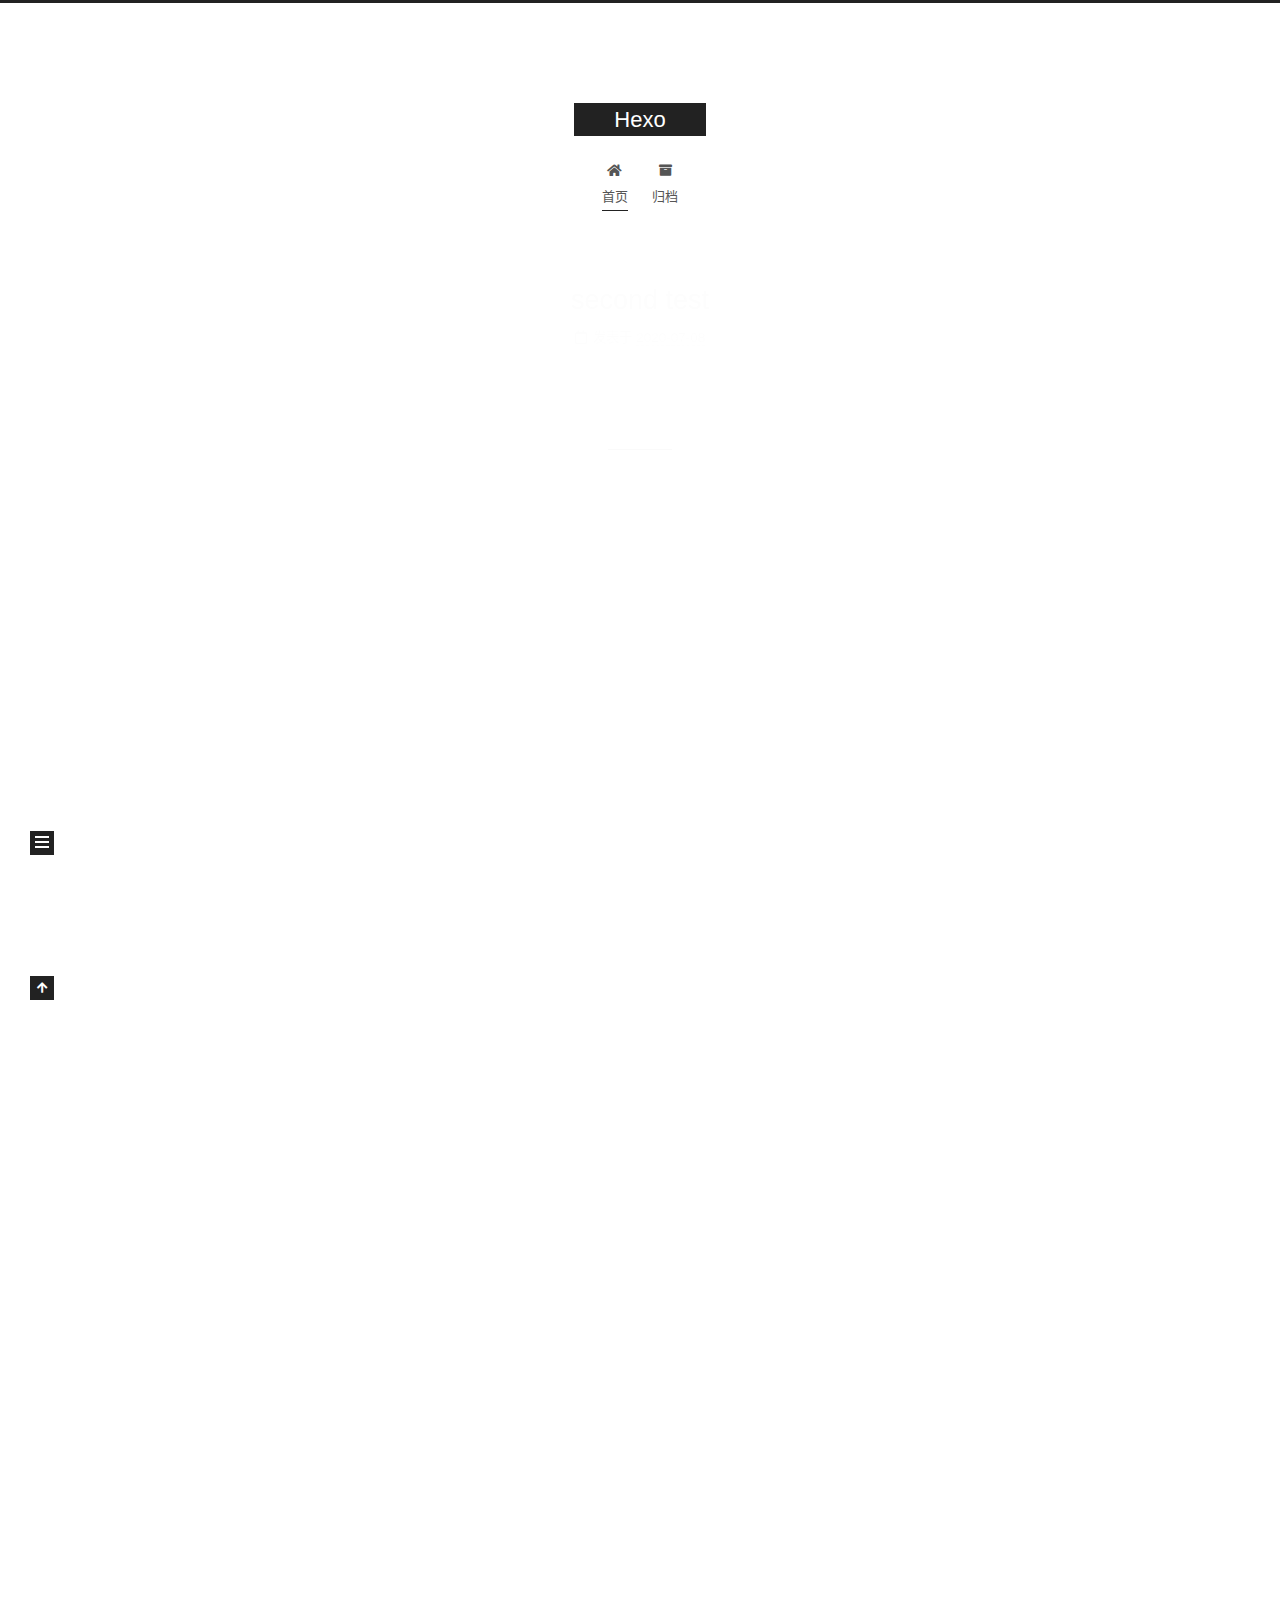
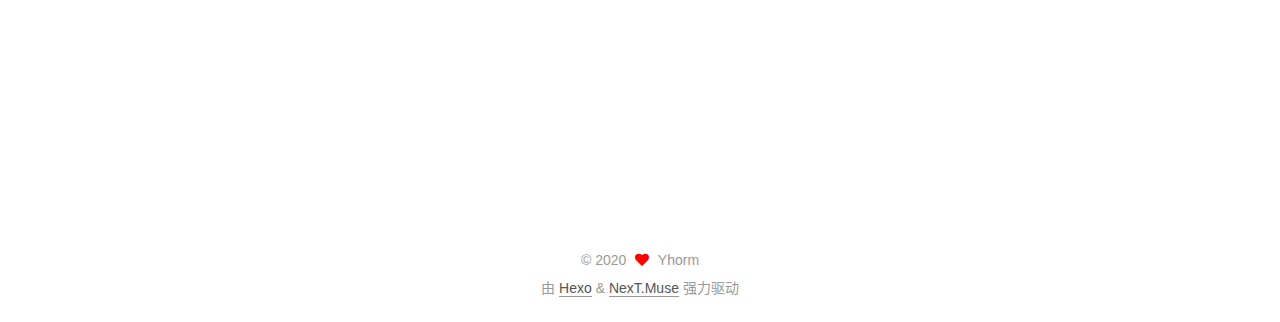
==== commit c695d742: "Site updated: 2020-07-08 14:34:21" ====
--- a/index.html
+++ b/index.html
@@ -1,201 +1,483 @@
-
- <!DOCTYPE HTML>
+<!DOCTYPE html>
 <html lang="zh-CN">
 <head>
   <meta charset="UTF-8">
-  
-    <title>Hexo</title>
-    <meta name="viewport" content="width=device-width, initial-scale=1, maximum-scale=3, minimum-scale=1">
-    
-    <meta name="author" content="Yhorm">
-    
-    
-    
-    
-    
-    <link rel="icon" href="/img/favicon.ico">
-    
-    
-    <link rel="apple-touch-icon" href="/img/pacman.jpg">
-    <link rel="apple-touch-icon-precomposed" href="/img/pacman.jpg">
-    
-    
-<link rel="stylesheet" href="/css/style.css">
-
-<meta name="generator" content="Hexo 4.2.1"></head>
-
-  <body>
-    <header>
-      <div>
-		
-			<div id="imglogo">
-				<a href="/"><img src="/img/logo.svg" alt="Hexo" title="Hexo"/></a>
-			</div>
-			
-			<div id="textlogo">
-				<h1 class="site-name"><a href="/" title="Hexo">Hexo</a></h1>
-				<h2 class="blog-motto"></h2>
-			</div>
-			<div class="navbar"><a class="navbutton navmobile" href="#" title="菜单">
-			</a></div>
-			<nav class="animated">
-				<ul>
-					
-						<li><a href="/">Home</a></li>
-					
-						<li><a href="/archives">Archives</a></li>
-					
-					<li>
-					
-					<form class="search" action="//google.com/search" method="get" accept-charset="utf-8">
-						<label>Search</label>
-						<input type="text" id="search" name="q" autocomplete="off" maxlength="20" placeholder="搜索" />
-						<input type="hidden" name="q" value="site:yoursite.com">
-					</form>
-					
-					</li>
-				</ul>
-			</nav>			
+<meta name="viewport" content="width=device-width, initial-scale=1, maximum-scale=2">
+<meta name="theme-color" content="#222">
+<meta name="generator" content="Hexo 4.2.1">
+  <link rel="apple-touch-icon" sizes="180x180" href="/images/apple-touch-icon-next.png">
+  <link rel="icon" type="image/png" sizes="32x32" href="/images/favicon-32x32-next.png">
+  <link rel="icon" type="image/png" sizes="16x16" href="/images/favicon-16x16-next.png">
+  <link rel="mask-icon" href="/images/logo.svg" color="#222">
+
+<link rel="stylesheet" href="/css/main.css">
+
+
+<link rel="stylesheet" href="/lib/font-awesome/css/all.min.css">
+
+<script id="hexo-configurations">
+    var NexT = window.NexT || {};
+    var CONFIG = {"hostname":"yoursite.com","root":"/","scheme":"Muse","version":"7.8.0","exturl":false,"sidebar":{"position":"left","display":"post","padding":18,"offset":12,"onmobile":false},"copycode":{"enable":false,"show_result":false,"style":null},"back2top":{"enable":true,"sidebar":false,"scrollpercent":false},"bookmark":{"enable":false,"color":"#222","save":"auto"},"fancybox":false,"mediumzoom":false,"lazyload":false,"pangu":false,"comments":{"style":"tabs","active":null,"storage":true,"lazyload":false,"nav":null},"algolia":{"hits":{"per_page":10},"labels":{"input_placeholder":"Search for Posts","hits_empty":"We didn't find any results for the search: ${query}","hits_stats":"${hits} results found in ${time} ms"}},"localsearch":{"enable":false,"trigger":"auto","top_n_per_article":1,"unescape":false,"preload":false},"motion":{"enable":true,"async":false,"transition":{"post_block":"fadeIn","post_header":"slideDownIn","post_body":"slideDownIn","coll_header":"slideLeftIn","sidebar":"slideUpIn"}}};
+  </script>
+
+  <meta property="og:type" content="website">
+<meta property="og:title" content="Hexo">
+<meta property="og:url" content="http://yoursite.com/index.html">
+<meta property="og:site_name" content="Hexo">
+<meta property="og:locale" content="zh_CN">
+<meta property="article:author" content="Yhorm">
+<meta name="twitter:card" content="summary">
+
+<link rel="canonical" href="http://yoursite.com/">
+
+
+<script id="page-configurations">
+  // https://hexo.io/docs/variables.html
+  CONFIG.page = {
+    sidebar: "",
+    isHome : true,
+    isPost : false,
+    lang   : 'zh-CN'
+  };
+</script>
+
+  <title>Hexo</title>
+  
+
+
+
+
+
+
+  <noscript>
+  <style>
+  .use-motion .brand,
+  .use-motion .menu-item,
+  .sidebar-inner,
+  .use-motion .post-block,
+  .use-motion .pagination,
+  .use-motion .comments,
+  .use-motion .post-header,
+  .use-motion .post-body,
+  .use-motion .collection-header { opacity: initial; }
+
+  .use-motion .site-title,
+  .use-motion .site-subtitle {
+    opacity: initial;
+    top: initial;
+  }
+
+  .use-motion .logo-line-before i { left: initial; }
+  .use-motion .logo-line-after i { right: initial; }
+  </style>
+</noscript>
+
+</head>
+
+<body itemscope itemtype="http://schema.org/WebPage">
+  <div class="container use-motion">
+    <div class="headband"></div>
+
+    <header class="header" itemscope itemtype="http://schema.org/WPHeader">
+      <div class="header-inner"><div class="site-brand-container">
+  <div class="site-nav-toggle">
+    <div class="toggle" aria-label="切换导航栏">
+      <span class="toggle-line toggle-line-first"></span>
+      <span class="toggle-line toggle-line-middle"></span>
+      <span class="toggle-line toggle-line-last"></span>
+    </div>
+  </div>
+
+  <div class="site-meta">
+
+    <a href="/" class="brand" rel="start">
+      <span class="logo-line-before"><i></i></span>
+      <h1 class="site-title">Hexo</h1>
+      <span class="logo-line-after"><i></i></span>
+    </a>
+  </div>
+
+  <div class="site-nav-right">
+    <div class="toggle popup-trigger">
+    </div>
+  </div>
 </div>
 
+
+
+
+<nav class="site-nav">
+  <ul id="menu" class="main-menu menu">
+        <li class="menu-item menu-item-home">
+
+    <a href="/" rel="section"><i class="fa fa-home fa-fw"></i>首页</a>
+
+  </li>
+        <li class="menu-item menu-item-archives">
+
+    <a href="/archives/" rel="section"><i class="fa fa-archive fa-fw"></i>归档</a>
+
+  </li>
+  </ul>
+</nav>
+
+
+
+
+</div>
     </header>
-    <div id="container">
-      <div id="main">
-
-  <section class="post" itemscope itemprop="blogPost">
-  
-    <a href="/2020/07/08/second-test/" title="second test" itemprop="url">
-  
-    <h1 itemprop="name">second test</h1>
-    
-     
-           <p itemprop="description" ></p>
-        
-    
-    <time datetime="2020-07-08T03:48:32.000Z" itemprop="datePublished">2020-07-08</time>
-  </a>
-</section>
-
-  <section class="post" itemscope itemprop="blogPost">
-  
-    <a href="/2020/07/08/first-blog/" title="first blog" itemprop="url">
-  
-    <h1 itemprop="name">first blog</h1>
-    
-     
-           <p itemprop="description" ></p>
-        
-    
-    <time datetime="2020-07-08T03:41:49.000Z" itemprop="datePublished">2020-07-08</time>
-  </a>
-</section>
-
-  <section class="post" itemscope itemprop="blogPost">
-  
-    <a href="/2020/07/08/hello-world/" title="Hello World" itemprop="url">
-  
-    <h1 itemprop="name">Hello World</h1>
-    
-     
-           <p itemprop="description" >Welcome to Hexo! This is your very first post. Check documentation for more info. If you get any problems when using Hexo, you can find the </p>
-        
-    
-    <time datetime="2020-07-08T03:39:12.449Z" itemprop="datePublished">2020-07-08</time>
-  </a>
-</section>
-
-
-</div>
-      <div class="openaside"><a class="navbutton" href="#" title="显示侧边栏"></a></div>
-
-<div id="asidepart">
-<div class="closeaside"><a class="closebutton" href="#" title="隐藏侧边栏"></a></div>
-<aside class="clearfix">
-
-  
-
-  
-
-  <div class="rsspart">
-	<a href="" target="_blank" title="rss">RSS 订阅</a>
-</div>
-
-</aside>
-</div>
-    </div>
-    <footer><div id="footer" >
-	
-	<div class="line">
-		<span></span>
-		<div class="author"></div>
-	</div>
-	
-	
-	<div class="social-font clearfix">
-		
-		
-		
-		
-		
-	</div>
-		<p class="copyright">Powered by <a href="http://hexo.io" target="_blank" title="hexo">hexo</a> and Theme by <a href="https://github.com/A-limon/pacman" target="_blank" title="Pacman">Pacman</a> © 2020 
-		
-		<a href="http://yoursite.com" target="_blank" title="Yhorm">Yhorm</a>
-		
-		</p>
-</div>
-</footer>
-    <script src="/js/jquery-2.1.0.min.js"></script>
-<script type="text/javascript">
-$(document).ready(function(){ 
-  $('.navbar').click(function(){
-    $('header nav').toggleClass('shownav');
-  });
-  var myWidth = 0;
-  function getSize(){
-    if( typeof( window.innerWidth ) == 'number' ) {
-      myWidth = window.innerWidth;
-    } else if( document.documentElement && document.documentElement.clientWidth) {
-      myWidth = document.documentElement.clientWidth;
-    };
-  };
-  var m = $('#main'),
-      a = $('#asidepart'),
-      c = $('.closeaside'),
-      o = $('.openaside');
-  $(window).resize(function(){
-    getSize(); 
-    if (myWidth >= 1024) {
-      $('header nav').removeClass('shownav');
-    }else
-    {
-      m.removeClass('moveMain');
-      a.css('display', 'block').removeClass('fadeOut');
-      o.css('display', 'none');
-        
+
+    
+  <div class="back-to-top">
+    <i class="fa fa-arrow-up"></i>
+    <span>0%</span>
+  </div>
+
+
+    <main class="main">
+      <div class="main-inner">
+        <div class="content-wrap">
+          
+
+          <div class="content index posts-expand">
+            
+      
+  
+  
+  <article itemscope itemtype="http://schema.org/Article" class="post-block" lang="zh-CN">
+    <link itemprop="mainEntityOfPage" href="http://yoursite.com/2020/07/08/second-test/">
+
+    <span hidden itemprop="author" itemscope itemtype="http://schema.org/Person">
+      <meta itemprop="image" content="/images/avatar.gif">
+      <meta itemprop="name" content="Yhorm">
+      <meta itemprop="description" content="">
+    </span>
+
+    <span hidden itemprop="publisher" itemscope itemtype="http://schema.org/Organization">
+      <meta itemprop="name" content="Hexo">
+    </span>
+      <header class="post-header">
+        <h2 class="post-title" itemprop="name headline">
+          
+            <a href="/2020/07/08/second-test/" class="post-title-link" itemprop="url">second test</a>
+        </h2>
+
+        <div class="post-meta">
+            <span class="post-meta-item">
+              <span class="post-meta-item-icon">
+                <i class="far fa-calendar"></i>
+              </span>
+              <span class="post-meta-item-text">发表于</span>
+
+              <time title="创建时间：2020-07-08 11:48:32" itemprop="dateCreated datePublished" datetime="2020-07-08T11:48:32+08:00">2020-07-08</time>
+            </span>
+
+          
+
+        </div>
+      </header>
+
+    
+    
+    
+    <div class="post-body" itemprop="articleBody">
+
+      
+          
+      
+    </div>
+
+    
+    
+    
+      <footer class="post-footer">
+        <div class="post-eof"></div>
+      </footer>
+  </article>
+  
+  
+  
+
+      
+  
+  
+  <article itemscope itemtype="http://schema.org/Article" class="post-block" lang="zh-CN">
+    <link itemprop="mainEntityOfPage" href="http://yoursite.com/2020/07/08/first-blog/">
+
+    <span hidden itemprop="author" itemscope itemtype="http://schema.org/Person">
+      <meta itemprop="image" content="/images/avatar.gif">
+      <meta itemprop="name" content="Yhorm">
+      <meta itemprop="description" content="">
+    </span>
+
+    <span hidden itemprop="publisher" itemscope itemtype="http://schema.org/Organization">
+      <meta itemprop="name" content="Hexo">
+    </span>
+      <header class="post-header">
+        <h2 class="post-title" itemprop="name headline">
+          
+            <a href="/2020/07/08/first-blog/" class="post-title-link" itemprop="url">first blog</a>
+        </h2>
+
+        <div class="post-meta">
+            <span class="post-meta-item">
+              <span class="post-meta-item-icon">
+                <i class="far fa-calendar"></i>
+              </span>
+              <span class="post-meta-item-text">发表于</span>
+
+              <time title="创建时间：2020-07-08 11:41:49" itemprop="dateCreated datePublished" datetime="2020-07-08T11:41:49+08:00">2020-07-08</time>
+            </span>
+
+          
+
+        </div>
+      </header>
+
+    
+    
+    
+    <div class="post-body" itemprop="articleBody">
+
+      
+          
+      
+    </div>
+
+    
+    
+    
+      <footer class="post-footer">
+        <div class="post-eof"></div>
+      </footer>
+  </article>
+  
+  
+  
+
+      
+  
+  
+  <article itemscope itemtype="http://schema.org/Article" class="post-block" lang="zh-CN">
+    <link itemprop="mainEntityOfPage" href="http://yoursite.com/2020/07/08/hello-world/">
+
+    <span hidden itemprop="author" itemscope itemtype="http://schema.org/Person">
+      <meta itemprop="image" content="/images/avatar.gif">
+      <meta itemprop="name" content="Yhorm">
+      <meta itemprop="description" content="">
+    </span>
+
+    <span hidden itemprop="publisher" itemscope itemtype="http://schema.org/Organization">
+      <meta itemprop="name" content="Hexo">
+    </span>
+      <header class="post-header">
+        <h2 class="post-title" itemprop="name headline">
+          
+            <a href="/2020/07/08/hello-world/" class="post-title-link" itemprop="url">Hello World</a>
+        </h2>
+
+        <div class="post-meta">
+            <span class="post-meta-item">
+              <span class="post-meta-item-icon">
+                <i class="far fa-calendar"></i>
+              </span>
+              <span class="post-meta-item-text">发表于</span>
+
+              <time title="创建时间：2020-07-08 11:39:12" itemprop="dateCreated datePublished" datetime="2020-07-08T11:39:12+08:00">2020-07-08</time>
+            </span>
+
+          
+
+        </div>
+      </header>
+
+    
+    
+    
+    <div class="post-body" itemprop="articleBody">
+
+      
+          <p>Welcome to <a href="https://hexo.io/" target="_blank" rel="noopener">Hexo</a>! This is your very first post. Check <a href="https://hexo.io/docs/" target="_blank" rel="noopener">documentation</a> for more info. If you get any problems when using Hexo, you can find the answer in <a href="https://hexo.io/docs/troubleshooting.html" target="_blank" rel="noopener">troubleshooting</a> or you can ask me on <a href="https://github.com/hexojs/hexo/issues" target="_blank" rel="noopener">GitHub</a>.</p>
+<h2 id="Quick-Start"><a href="#Quick-Start" class="headerlink" title="Quick Start"></a>Quick Start</h2><h3 id="Create-a-new-post"><a href="#Create-a-new-post" class="headerlink" title="Create a new post"></a>Create a new post</h3><figure class="highlight bash"><table><tr><td class="gutter"><pre><span class="line">1</span><br></pre></td><td class="code"><pre><span class="line">$ hexo new <span class="string">"My New Post"</span></span><br></pre></td></tr></table></figure>
+
+<p>More info: <a href="https://hexo.io/docs/writing.html" target="_blank" rel="noopener">Writing</a></p>
+<h3 id="Run-server"><a href="#Run-server" class="headerlink" title="Run server"></a>Run server</h3><figure class="highlight bash"><table><tr><td class="gutter"><pre><span class="line">1</span><br></pre></td><td class="code"><pre><span class="line">$ hexo server</span><br></pre></td></tr></table></figure>
+
+<p>More info: <a href="https://hexo.io/docs/server.html" target="_blank" rel="noopener">Server</a></p>
+<h3 id="Generate-static-files"><a href="#Generate-static-files" class="headerlink" title="Generate static files"></a>Generate static files</h3><figure class="highlight bash"><table><tr><td class="gutter"><pre><span class="line">1</span><br></pre></td><td class="code"><pre><span class="line">$ hexo generate</span><br></pre></td></tr></table></figure>
+
+<p>More info: <a href="https://hexo.io/docs/generating.html" target="_blank" rel="noopener">Generating</a></p>
+<h3 id="Deploy-to-remote-sites"><a href="#Deploy-to-remote-sites" class="headerlink" title="Deploy to remote sites"></a>Deploy to remote sites</h3><figure class="highlight bash"><table><tr><td class="gutter"><pre><span class="line">1</span><br></pre></td><td class="code"><pre><span class="line">$ hexo deploy</span><br></pre></td></tr></table></figure>
+
+<p>More info: <a href="https://hexo.io/docs/one-command-deployment.html" target="_blank" rel="noopener">Deployment</a></p>
+
+      
+    </div>
+
+    
+    
+    
+      <footer class="post-footer">
+        <div class="post-eof"></div>
+      </footer>
+  </article>
+  
+  
+  
+
+
+  
+
+
+
+          </div>
+          
+
+<script>
+  window.addEventListener('tabs:register', () => {
+    let { activeClass } = CONFIG.comments;
+    if (CONFIG.comments.storage) {
+      activeClass = localStorage.getItem('comments_active') || activeClass;
+    }
+    if (activeClass) {
+      let activeTab = document.querySelector(`a[href="#comment-${activeClass}"]`);
+      if (activeTab) {
+        activeTab.click();
+      }
     }
   });
-  c.click(function(){
-    a.addClass('fadeOut').css('display', 'none');
-    o.css('display', 'block').addClass('fadeIn');
-    m.addClass('moveMain');
-  });
-  o.click(function(){
-    o.css('display', 'none').removeClass('beforeFadeIn');
-    a.css('display', 'block').removeClass('fadeOut').addClass('fadeIn');      
-    m.removeClass('moveMain');
-  });
-  $(window).scroll(function(){
-    o.css("top",Math.max(80,260-$(this).scrollTop()));
-  });
-});
+  if (CONFIG.comments.storage) {
+    window.addEventListener('tabs:click', event => {
+      if (!event.target.matches('.tabs-comment .tab-content .tab-pane')) return;
+      let commentClass = event.target.classList[1];
+      localStorage.setItem('comments_active', commentClass);
+    });
+  }
 </script>
 
-
-
-
-
-
-
-  </body>
- </html>
+        </div>
+          
+  
+  <div class="toggle sidebar-toggle">
+    <span class="toggle-line toggle-line-first"></span>
+    <span class="toggle-line toggle-line-middle"></span>
+    <span class="toggle-line toggle-line-last"></span>
+  </div>
+
+  <aside class="sidebar">
+    <div class="sidebar-inner">
+
+      <ul class="sidebar-nav motion-element">
+        <li class="sidebar-nav-toc">
+          文章目录
+        </li>
+        <li class="sidebar-nav-overview">
+          站点概览
+        </li>
+      </ul>
+
+      <!--noindex-->
+      <div class="post-toc-wrap sidebar-panel">
+      </div>
+      <!--/noindex-->
+
+      <div class="site-overview-wrap sidebar-panel">
+        <div class="site-author motion-element" itemprop="author" itemscope itemtype="http://schema.org/Person">
+  <p class="site-author-name" itemprop="name">Yhorm</p>
+  <div class="site-description" itemprop="description"></div>
+</div>
+<div class="site-state-wrap motion-element">
+  <nav class="site-state">
+      <div class="site-state-item site-state-posts">
+          <a href="/archives/">
+        
+          <span class="site-state-item-count">3</span>
+          <span class="site-state-item-name">日志</span>
+        </a>
+      </div>
+  </nav>
+</div>
+
+
+
+      </div>
+
+    </div>
+  </aside>
+  <div id="sidebar-dimmer"></div>
+
+
+      </div>
+    </main>
+
+    <footer class="footer">
+      <div class="footer-inner">
+        
+
+        
+
+<div class="copyright">
+  
+  &copy; 
+  <span itemprop="copyrightYear">2020</span>
+  <span class="with-love">
+    <i class="fa fa-heart"></i>
+  </span>
+  <span class="author" itemprop="copyrightHolder">Yhorm</span>
+</div>
+  <div class="powered-by">由 <a href="https://hexo.io/" class="theme-link" rel="noopener" target="_blank">Hexo</a> & <a href="https://muse.theme-next.org/" class="theme-link" rel="noopener" target="_blank">NexT.Muse</a> 强力驱动
+  </div>
+
+        
+
+
+
+
+
+
+
+
+      </div>
+    </footer>
+  </div>
+
+  
+  <script src="/lib/anime.min.js"></script>
+  <script src="/lib/velocity/velocity.min.js"></script>
+  <script src="/lib/velocity/velocity.ui.min.js"></script>
+
+<script src="/js/utils.js"></script>
+
+<script src="/js/motion.js"></script>
+
+
+<script src="/js/schemes/muse.js"></script>
+
+
+<script src="/js/next-boot.js"></script>
+
+
+
+
+  
+
+
+
+
+
+
+
+
+
+
+
+
+
+
+
+  
+
+  
+
+</body>
+</html>
--- a/css/main.css
+++ b/css/main.css
@@ -0,0 +1,2291 @@
+:root {
+  --body-bg-color: #fff;
+  --content-bg-color: #fff;
+  --card-bg-color: #f5f5f5;
+  --text-color: #555;
+  --blockquote-color: #666;
+  --link-color: #555;
+  --link-hover-color: #222;
+  --brand-color: #fff;
+  --brand-hover-color: #fff;
+  --table-row-odd-bg-color: #f9f9f9;
+  --table-row-hover-bg-color: #f5f5f5;
+  --menu-item-bg-color: #f5f5f5;
+  --btn-default-bg: #222;
+  --btn-default-color: #fff;
+  --btn-default-border-color: #222;
+  --btn-default-hover-bg: #fff;
+  --btn-default-hover-color: #222;
+  --btn-default-hover-border-color: #222;
+}
+html {
+  line-height: 1.15; /* 1 */
+  -webkit-text-size-adjust: 100%; /* 2 */
+}
+body {
+  margin: 0;
+}
+main {
+  display: block;
+}
+h1 {
+  font-size: 2em;
+  margin: 0.67em 0;
+}
+hr {
+  box-sizing: content-box; /* 1 */
+  height: 0; /* 1 */
+  overflow: visible; /* 2 */
+}
+pre {
+  font-family: monospace, monospace; /* 1 */
+  font-size: 1em; /* 2 */
+}
+a {
+  background: transparent;
+}
+abbr[title] {
+  border-bottom: none; /* 1 */
+  text-decoration: underline; /* 2 */
+  text-decoration: underline dotted; /* 2 */
+}
+b,
+strong {
+  font-weight: bolder;
+}
+code,
+kbd,
+samp {
+  font-family: monospace, monospace; /* 1 */
+  font-size: 1em; /* 2 */
+}
+small {
+  font-size: 80%;
+}
+sub,
+sup {
+  font-size: 75%;
+  line-height: 0;
+  position: relative;
+  vertical-align: baseline;
+}
+sub {
+  bottom: -0.25em;
+}
+sup {
+  top: -0.5em;
+}
+img {
+  border-style: none;
+}
+button,
+input,
+optgroup,
+select,
+textarea {
+  font-family: inherit; /* 1 */
+  font-size: 100%; /* 1 */
+  line-height: 1.15; /* 1 */
+  margin: 0; /* 2 */
+}
+button,
+input {
+/* 1 */
+  overflow: visible;
+}
+button,
+select {
+/* 1 */
+  text-transform: none;
+}
+button,
+[type='button'],
+[type='reset'],
+[type='submit'] {
+  -webkit-appearance: button;
+}
+button::-moz-focus-inner,
+[type='button']::-moz-focus-inner,
+[type='reset']::-moz-focus-inner,
+[type='submit']::-moz-focus-inner {
+  border-style: none;
+  padding: 0;
+}
+button:-moz-focusring,
+[type='button']:-moz-focusring,
+[type='reset']:-moz-focusring,
+[type='submit']:-moz-focusring {
+  outline: 1px dotted ButtonText;
+}
+fieldset {
+  padding: 0.35em 0.75em 0.625em;
+}
+legend {
+  box-sizing: border-box; /* 1 */
+  color: inherit; /* 2 */
+  display: table; /* 1 */
+  max-width: 100%; /* 1 */
+  padding: 0; /* 3 */
+  white-space: normal; /* 1 */
+}
+progress {
+  vertical-align: baseline;
+}
+textarea {
+  overflow: auto;
+}
+[type='checkbox'],
+[type='radio'] {
+  box-sizing: border-box; /* 1 */
+  padding: 0; /* 2 */
+}
+[type='number']::-webkit-inner-spin-button,
+[type='number']::-webkit-outer-spin-button {
+  height: auto;
+}
+[type='search'] {
+  outline-offset: -2px; /* 2 */
+  -webkit-appearance: textfield; /* 1 */
+}
+[type='search']::-webkit-search-decoration {
+  -webkit-appearance: none;
+}
+::-webkit-file-upload-button {
+  font: inherit; /* 2 */
+  -webkit-appearance: button; /* 1 */
+}
+details {
+  display: block;
+}
+summary {
+  display: list-item;
+}
+template {
+  display: none;
+}
+[hidden] {
+  display: none;
+}
+::selection {
+  background: #262a30;
+  color: #eee;
+}
+html,
+body {
+  height: 100%;
+}
+body {
+  background: var(--body-bg-color);
+  color: var(--text-color);
+  font-family: 'Lato', "PingFang SC", "Microsoft YaHei", sans-serif;
+  font-size: 1em;
+  line-height: 2;
+}
+@media (max-width: 991px) {
+  body {
+    padding-left: 0 !important;
+    padding-right: 0 !important;
+  }
+}
+h1,
+h2,
+h3,
+h4,
+h5,
+h6 {
+  font-family: 'Lato', "PingFang SC", "Microsoft YaHei", sans-serif;
+  font-weight: bold;
+  line-height: 1.5;
+  margin: 20px 0 15px;
+}
+h1 {
+  font-size: 1.5em;
+}
+h2 {
+  font-size: 1.375em;
+}
+h3 {
+  font-size: 1.25em;
+}
+h4 {
+  font-size: 1.125em;
+}
+h5 {
+  font-size: 1em;
+}
+h6 {
+  font-size: 0.875em;
+}
+p {
+  margin: 0 0 20px 0;
+}
+a,
+span.exturl {
+  border-bottom: 1px solid #999;
+  color: var(--link-color);
+  outline: 0;
+  text-decoration: none;
+  overflow-wrap: break-word;
+  word-wrap: break-word;
+  cursor: pointer;
+}
+a:hover,
+span.exturl:hover {
+  border-bottom-color: var(--link-hover-color);
+  color: var(--link-hover-color);
+}
+iframe,
+img,
+video {
+  display: block;
+  margin-left: auto;
+  margin-right: auto;
+  max-width: 100%;
+}
+hr {
+  background-image: repeating-linear-gradient(-45deg, #ddd, #ddd 4px, transparent 4px, transparent 8px);
+  border: 0;
+  height: 3px;
+  margin: 40px 0;
+}
+blockquote {
+  border-left: 4px solid #ddd;
+  color: var(--blockquote-color);
+  margin: 0;
+  padding: 0 15px;
+}
+blockquote cite::before {
+  content: '-';
+  padding: 0 5px;
+}
+dt {
+  font-weight: bold;
+}
+dd {
+  margin: 0;
+  padding: 0;
+}
+kbd {
+  background-color: #f5f5f5;
+  background-image: linear-gradient(#eee, #fff, #eee);
+  border: 1px solid #ccc;
+  border-radius: 0.2em;
+  box-shadow: 0.1em 0.1em 0.2em rgba(0,0,0,0.1);
+  color: #555;
+  font-family: inherit;
+  padding: 0.1em 0.3em;
+  white-space: nowrap;
+}
+.table-container {
+  overflow: auto;
+}
+table {
+  border-collapse: collapse;
+  border-spacing: 0;
+  font-size: 0.875em;
+  margin: 0 0 20px 0;
+  width: 100%;
+}
+tbody tr:nth-of-type(odd) {
+  background: var(--table-row-odd-bg-color);
+}
+tbody tr:hover {
+  background: var(--table-row-hover-bg-color);
+}
+caption,
+th,
+td {
+  font-weight: normal;
+  padding: 8px;
+  vertical-align: middle;
+}
+th,
+td {
+  border: 1px solid #ddd;
+  border-bottom: 3px solid #ddd;
+}
+th {
+  font-weight: 700;
+  padding-bottom: 10px;
+}
+td {
+  border-bottom-width: 1px;
+}
+.btn {
+  background: var(--btn-default-bg);
+  border: 2px solid var(--btn-default-border-color);
+  border-radius: 0;
+  color: var(--btn-default-color);
+  display: inline-block;
+  font-size: 0.875em;
+  line-height: 2;
+  padding: 0 20px;
+  text-decoration: none;
+  transition-property: background-color;
+  transition-delay: 0s;
+  transition-duration: 0.2s;
+  transition-timing-function: ease-in-out;
+}
+.btn:hover {
+  background: var(--btn-default-hover-bg);
+  border-color: var(--btn-default-hover-border-color);
+  color: var(--btn-default-hover-color);
+}
+.btn + .btn {
+  margin: 0 0 8px 8px;
+}
+.btn .fa-fw {
+  text-align: left;
+  width: 1.285714285714286em;
+}
+.toggle {
+  line-height: 0;
+}
+.toggle .toggle-line {
+  background: #fff;
+  display: inline-block;
+  height: 2px;
+  left: 0;
+  position: relative;
+  top: 0;
+  transition: all 0.4s;
+  vertical-align: top;
+  width: 100%;
+}
+.toggle .toggle-line:not(:first-child) {
+  margin-top: 3px;
+}
+.toggle.toggle-arrow .toggle-line-first {
+  left: 50%;
+  top: 2px;
+  transform: rotate(45deg);
+  width: 50%;
+}
+.toggle.toggle-arrow .toggle-line-middle {
+  left: 2px;
+  width: 90%;
+}
+.toggle.toggle-arrow .toggle-line-last {
+  left: 50%;
+  top: -2px;
+  transform: rotate(-45deg);
+  width: 50%;
+}
+.toggle.toggle-close .toggle-line-first {
+  transform: rotate(-45deg);
+  top: 5px;
+}
+.toggle.toggle-close .toggle-line-middle {
+  opacity: 0;
+}
+.toggle.toggle-close .toggle-line-last {
+  transform: rotate(45deg);
+  top: -5px;
+}
+.highlight,
+pre {
+  background: #f7f7f7;
+  color: #4d4d4c;
+  line-height: 1.6;
+  margin: 0 auto 20px;
+}
+pre,
+code {
+  font-family: consolas, Menlo, monospace, "PingFang SC", "Microsoft YaHei";
+}
+code {
+  background: #eee;
+  border-radius: 3px;
+  color: #555;
+  padding: 2px 4px;
+  overflow-wrap: break-word;
+  word-wrap: break-word;
+}
+.highlight *::selection {
+  background: #d6d6d6;
+}
+.highlight pre {
+  border: 0;
+  margin: 0;
+  padding: 10px 0;
+}
+.highlight table {
+  border: 0;
+  margin: 0;
+  width: auto;
+}
+.highlight td {
+  border: 0;
+  padding: 0;
+}
+.highlight figcaption {
+  background: #eff2f3;
+  color: #4d4d4c;
+  display: flex;
+  font-size: 0.875em;
+  justify-content: space-between;
+  line-height: 1.2;
+  padding: 0.5em;
+}
+.highlight figcaption a {
+  color: #4d4d4c;
+}
+.highlight figcaption a:hover {
+  border-bottom-color: #4d4d4c;
+}
+.highlight .gutter {
+  -moz-user-select: none;
+  -ms-user-select: none;
+  -webkit-user-select: none;
+  user-select: none;
+}
+.highlight .gutter pre {
+  background: #eff2f3;
+  color: #869194;
+  padding-left: 10px;
+  padding-right: 10px;
+  text-align: right;
+}
+.highlight .code pre {
+  background: #f7f7f7;
+  padding-left: 10px;
+  width: 100%;
+}
+.gist table {
+  width: auto;
+}
+.gist table td {
+  border: 0;
+}
+pre {
+  overflow: auto;
+  padding: 10px;
+}
+pre code {
+  background: none;
+  color: #4d4d4c;
+  font-size: 0.875em;
+  padding: 0;
+  text-shadow: none;
+}
+pre .deletion {
+  background: #fdd;
+}
+pre .addition {
+  background: #dfd;
+}
+pre .meta {
+  color: #eab700;
+  -moz-user-select: none;
+  -ms-user-select: none;
+  -webkit-user-select: none;
+  user-select: none;
+}
+pre .comment {
+  color: #8e908c;
+}
+pre .variable,
+pre .attribute,
+pre .tag,
+pre .name,
+pre .regexp,
+pre .ruby .constant,
+pre .xml .tag .title,
+pre .xml .pi,
+pre .xml .doctype,
+pre .html .doctype,
+pre .css .id,
+pre .css .class,
+pre .css .pseudo {
+  color: #c82829;
+}
+pre .number,
+pre .preprocessor,
+pre .built_in,
+pre .builtin-name,
+pre .literal,
+pre .params,
+pre .constant,
+pre .command {
+  color: #f5871f;
+}
+pre .ruby .class .title,
+pre .css .rules .attribute,
+pre .string,
+pre .symbol,
+pre .value,
+pre .inheritance,
+pre .header,
+pre .ruby .symbol,
+pre .xml .cdata,
+pre .special,
+pre .formula {
+  color: #718c00;
+}
+pre .title,
+pre .css .hexcolor {
+  color: #3e999f;
+}
+pre .function,
+pre .python .decorator,
+pre .python .title,
+pre .ruby .function .title,
+pre .ruby .title .keyword,
+pre .perl .sub,
+pre .javascript .title,
+pre .coffeescript .title {
+  color: #4271ae;
+}
+pre .keyword,
+pre .javascript .function {
+  color: #8959a8;
+}
+.blockquote-center {
+  border-left: none;
+  margin: 40px 0;
+  padding: 0;
+  position: relative;
+  text-align: center;
+}
+.blockquote-center .fa {
+  display: block;
+  opacity: 0.6;
+  position: absolute;
+  width: 100%;
+}
+.blockquote-center .fa-quote-left {
+  border-top: 1px solid #ccc;
+  text-align: left;
+  top: -20px;
+}
+.blockquote-center .fa-quote-right {
+  border-bottom: 1px solid #ccc;
+  text-align: right;
+  bottom: -20px;
+}
+.blockquote-center p,
+.blockquote-center div {
+  text-align: center;
+}
+.post-body .group-picture img {
+  margin: 0 auto;
+  padding: 0 3px;
+}
+.group-picture-row {
+  margin-bottom: 6px;
+  overflow: hidden;
+}
+.group-picture-column {
+  float: left;
+  margin-bottom: 10px;
+}
+.post-body .label {
+  color: #555;
+  display: inline;
+  padding: 0 2px;
+}
+.post-body .label.default {
+  background: #f0f0f0;
+}
+.post-body .label.primary {
+  background: #efe6f7;
+}
+.post-body .label.info {
+  background: #e5f2f8;
+}
+.post-body .label.success {
+  background: #e7f4e9;
+}
+.post-body .label.warning {
+  background: #fcf6e1;
+}
+.post-body .label.danger {
+  background: #fae8eb;
+}
+.post-body .tabs {
+  margin-bottom: 20px;
+}
+.post-body .tabs,
+.tabs-comment {
+  display: block;
+  padding-top: 10px;
+  position: relative;
+}
+.post-body .tabs ul.nav-tabs,
+.tabs-comment ul.nav-tabs {
+  display: flex;
+  flex-wrap: wrap;
+  margin: 0;
+  margin-bottom: -1px;
+  padding: 0;
+}
+@media (max-width: 413px) {
+  .post-body .tabs ul.nav-tabs,
+  .tabs-comment ul.nav-tabs {
+    display: block;
+    margin-bottom: 5px;
+  }
+}
+.post-body .tabs ul.nav-tabs li.tab,
+.tabs-comment ul.nav-tabs li.tab {
+  border-bottom: 1px solid #ddd;
+  border-left: 1px solid transparent;
+  border-right: 1px solid transparent;
+  border-top: 3px solid transparent;
+  flex-grow: 1;
+  list-style-type: none;
+  border-radius: 0 0 0 0;
+}
+@media (max-width: 413px) {
+  .post-body .tabs ul.nav-tabs li.tab,
+  .tabs-comment ul.nav-tabs li.tab {
+    border-bottom: 1px solid transparent;
+    border-left: 3px solid transparent;
+    border-right: 1px solid transparent;
+    border-top: 1px solid transparent;
+  }
+}
+@media (max-width: 413px) {
+  .post-body .tabs ul.nav-tabs li.tab,
+  .tabs-comment ul.nav-tabs li.tab {
+    border-radius: 0;
+  }
+}
+.post-body .tabs ul.nav-tabs li.tab a,
+.tabs-comment ul.nav-tabs li.tab a {
+  border-bottom: initial;
+  display: block;
+  line-height: 1.8;
+  outline: 0;
+  padding: 0.25em 0.75em;
+  text-align: center;
+  transition-delay: 0s;
+  transition-duration: 0.2s;
+  transition-timing-function: ease-out;
+}
+.post-body .tabs ul.nav-tabs li.tab a i,
+.tabs-comment ul.nav-tabs li.tab a i {
+  width: 1.285714285714286em;
+}
+.post-body .tabs ul.nav-tabs li.tab.active,
+.tabs-comment ul.nav-tabs li.tab.active {
+  border-bottom: 1px solid transparent;
+  border-left: 1px solid #ddd;
+  border-right: 1px solid #ddd;
+  border-top: 3px solid #fc6423;
+}
+@media (max-width: 413px) {
+  .post-body .tabs ul.nav-tabs li.tab.active,
+  .tabs-comment ul.nav-tabs li.tab.active {
+    border-bottom: 1px solid #ddd;
+    border-left: 3px solid #fc6423;
+    border-right: 1px solid #ddd;
+    border-top: 1px solid #ddd;
+  }
+}
+.post-body .tabs ul.nav-tabs li.tab.active a,
+.tabs-comment ul.nav-tabs li.tab.active a {
+  color: var(--link-color);
+  cursor: default;
+}
+.post-body .tabs .tab-content .tab-pane,
+.tabs-comment .tab-content .tab-pane {
+  border: 1px solid #ddd;
+  border-top: 0;
+  padding: 20px 20px 0 20px;
+  border-radius: 0;
+}
+.post-body .tabs .tab-content .tab-pane:not(.active),
+.tabs-comment .tab-content .tab-pane:not(.active) {
+  display: none;
+}
+.post-body .tabs .tab-content .tab-pane.active,
+.tabs-comment .tab-content .tab-pane.active {
+  display: block;
+}
+.post-body .tabs .tab-content .tab-pane.active:nth-of-type(1),
+.tabs-comment .tab-content .tab-pane.active:nth-of-type(1) {
+  border-radius: 0 0 0 0;
+}
+@media (max-width: 413px) {
+  .post-body .tabs .tab-content .tab-pane.active:nth-of-type(1),
+  .tabs-comment .tab-content .tab-pane.active:nth-of-type(1) {
+    border-radius: 0;
+  }
+}
+.post-body .note {
+  border-radius: 3px;
+  margin-bottom: 20px;
+  padding: 1em;
+  position: relative;
+  border: 1px solid #eee;
+  border-left-width: 5px;
+}
+.post-body .note h2,
+.post-body .note h3,
+.post-body .note h4,
+.post-body .note h5,
+.post-body .note h6 {
+  margin-top: 0;
+  border-bottom: initial;
+  margin-bottom: 0;
+  padding-top: 0;
+}
+.post-body .note p:first-child,
+.post-body .note ul:first-child,
+.post-body .note ol:first-child,
+.post-body .note table:first-child,
+.post-body .note pre:first-child,
+.post-body .note blockquote:first-child,
+.post-body .note img:first-child {
+  margin-top: 0;
+}
+.post-body .note p:last-child,
+.post-body .note ul:last-child,
+.post-body .note ol:last-child,
+.post-body .note table:last-child,
+.post-body .note pre:last-child,
+.post-body .note blockquote:last-child,
+.post-body .note img:last-child {
+  margin-bottom: 0;
+}
+.post-body .note.default {
+  border-left-color: #777;
+}
+.post-body .note.default h2,
+.post-body .note.default h3,
+.post-body .note.default h4,
+.post-body .note.default h5,
+.post-body .note.default h6 {
+  color: #777;
+}
+.post-body .note.primary {
+  border-left-color: #6f42c1;
+}
+.post-body .note.primary h2,
+.post-body .note.primary h3,
+.post-body .note.primary h4,
+.post-body .note.primary h5,
+.post-body .note.primary h6 {
+  color: #6f42c1;
+}
+.post-body .note.info {
+  border-left-color: #428bca;
+}
+.post-body .note.info h2,
+.post-body .note.info h3,
+.post-body .note.info h4,
+.post-body .note.info h5,
+.post-body .note.info h6 {
+  color: #428bca;
+}
+.post-body .note.success {
+  border-left-color: #5cb85c;
+}
+.post-body .note.success h2,
+.post-body .note.success h3,
+.post-body .note.success h4,
+.post-body .note.success h5,
+.post-body .note.success h6 {
+  color: #5cb85c;
+}
+.post-body .note.warning {
+  border-left-color: #f0ad4e;
+}
+.post-body .note.warning h2,
+.post-body .note.warning h3,
+.post-body .note.warning h4,
+.post-body .note.warning h5,
+.post-body .note.warning h6 {
+  color: #f0ad4e;
+}
+.post-body .note.danger {
+  border-left-color: #d9534f;
+}
+.post-body .note.danger h2,
+.post-body .note.danger h3,
+.post-body .note.danger h4,
+.post-body .note.danger h5,
+.post-body .note.danger h6 {
+  color: #d9534f;
+}
+.pagination .prev,
+.pagination .next,
+.pagination .page-number,
+.pagination .space {
+  display: inline-block;
+  margin: 0 10px;
+  padding: 0 11px;
+  position: relative;
+  top: -1px;
+}
+@media (max-width: 767px) {
+  .pagination .prev,
+  .pagination .next,
+  .pagination .page-number,
+  .pagination .space {
+    margin: 0 5px;
+  }
+}
+.pagination {
+  border-top: 1px solid #eee;
+  margin: 120px 0 0;
+  text-align: center;
+}
+.pagination .prev,
+.pagination .next,
+.pagination .page-number {
+  border-bottom: 0;
+  border-top: 1px solid #eee;
+  transition-property: border-color;
+  transition-delay: 0s;
+  transition-duration: 0.2s;
+  transition-timing-function: ease-in-out;
+}
+.pagination .prev:hover,
+.pagination .next:hover,
+.pagination .page-number:hover {
+  border-top-color: #222;
+}
+.pagination .space {
+  margin: 0;
+  padding: 0;
+}
+.pagination .prev {
+  margin-left: 0;
+}
+.pagination .next {
+  margin-right: 0;
+}
+.pagination .page-number.current {
+  background: #ccc;
+  border-top-color: #ccc;
+  color: #fff;
+}
+@media (max-width: 767px) {
+  .pagination {
+    border-top: none;
+  }
+  .pagination .prev,
+  .pagination .next,
+  .pagination .page-number {
+    border-bottom: 1px solid #eee;
+    border-top: 0;
+    margin-bottom: 10px;
+    padding: 0 10px;
+  }
+  .pagination .prev:hover,
+  .pagination .next:hover,
+  .pagination .page-number:hover {
+    border-bottom-color: #222;
+  }
+}
+.comments {
+  margin-top: 60px;
+  overflow: hidden;
+}
+.comment-button-group {
+  display: flex;
+  flex-wrap: wrap-reverse;
+  justify-content: center;
+  margin: 1em 0;
+}
+.comment-button-group .comment-button {
+  margin: 0.1em 0.2em;
+}
+.comment-button-group .comment-button.active {
+  background: var(--btn-default-hover-bg);
+  border-color: var(--btn-default-hover-border-color);
+  color: var(--btn-default-hover-color);
+}
+.comment-position {
+  display: none;
+}
+.comment-position.active {
+  display: block;
+}
+.tabs-comment {
+  background: var(--content-bg-color);
+  margin-top: 4em;
+  padding-top: 0;
+}
+.tabs-comment .comments {
+  border: 0;
+  box-shadow: none;
+  margin-top: 0;
+  padding-top: 0;
+}
+.container {
+  min-height: 100%;
+  position: relative;
+}
+.main-inner {
+  margin: 0 auto;
+  width: 700px;
+}
+@media (min-width: 1200px) {
+  .main-inner {
+    width: 800px;
+  }
+}
+@media (min-width: 1600px) {
+  .main-inner {
+    width: 900px;
+  }
+}
+@media (max-width: 767px) {
+  .content-wrap {
+    padding: 0 20px;
+  }
+}
+.header {
+  background: transparent;
+}
+.header-inner {
+  margin: 0 auto;
+  width: 700px;
+}
+@media (min-width: 1200px) {
+  .header-inner {
+    width: 800px;
+  }
+}
+@media (min-width: 1600px) {
+  .header-inner {
+    width: 900px;
+  }
+}
+.site-brand-container {
+  display: flex;
+  flex-shrink: 0;
+  padding: 0 10px;
+}
+.headband {
+  background: #222;
+  height: 3px;
+}
+.site-meta {
+  flex-grow: 1;
+  text-align: center;
+}
+@media (max-width: 767px) {
+  .site-meta {
+    text-align: center;
+  }
+}
+.brand {
+  border-bottom: none;
+  color: var(--brand-color);
+  display: inline-block;
+  line-height: 1.375em;
+  padding: 0 40px;
+  position: relative;
+}
+.brand:hover {
+  color: var(--brand-hover-color);
+}
+.site-title {
+  font-family: 'Lato', "PingFang SC", "Microsoft YaHei", sans-serif;
+  font-size: 1.375em;
+  font-weight: normal;
+  margin: 0;
+}
+.site-subtitle {
+  color: #999;
+  font-size: 0.8125em;
+  margin: 10px 0;
+}
+.use-motion .brand {
+  opacity: 0;
+}
+.use-motion .site-title,
+.use-motion .site-subtitle,
+.use-motion .custom-logo-image {
+  opacity: 0;
+  position: relative;
+  top: -10px;
+}
+.site-nav-toggle,
+.site-nav-right {
+  display: none;
+}
+@media (max-width: 767px) {
+  .site-nav-toggle,
+  .site-nav-right {
+    display: flex;
+    flex-direction: column;
+    justify-content: center;
+  }
+}
+.site-nav-toggle .toggle,
+.site-nav-right .toggle {
+  color: var(--text-color);
+  padding: 10px;
+  width: 22px;
+}
+.site-nav-toggle .toggle .toggle-line,
+.site-nav-right .toggle .toggle-line {
+  background: var(--text-color);
+  border-radius: 1px;
+}
+.site-nav {
+  display: block;
+}
+@media (max-width: 767px) {
+  .site-nav {
+    clear: both;
+    display: none;
+  }
+}
+.site-nav.site-nav-on {
+  display: block;
+}
+.menu {
+  margin-top: 20px;
+  padding-left: 0;
+  text-align: center;
+}
+.menu-item {
+  display: inline-block;
+  list-style: none;
+  margin: 0 10px;
+}
+@media (max-width: 767px) {
+  .menu-item {
+    display: block;
+    margin-top: 10px;
+  }
+  .menu-item.menu-item-search {
+    display: none;
+  }
+}
+.menu-item a,
+.menu-item span.exturl {
+  border-bottom: 0;
+  display: block;
+  font-size: 0.8125em;
+  transition-property: border-color;
+  transition-delay: 0s;
+  transition-duration: 0.2s;
+  transition-timing-function: ease-in-out;
+}
+@media (hover: none) {
+  .menu-item a:hover,
+  .menu-item span.exturl:hover {
+    border-bottom-color: transparent !important;
+  }
+}
+.menu-item .fa,
+.menu-item .fab,
+.menu-item .far,
+.menu-item .fas {
+  margin-right: 8px;
+}
+.menu-item .badge {
+  display: inline-block;
+  font-weight: bold;
+  line-height: 1;
+  margin-left: 0.35em;
+  margin-top: 0.35em;
+  text-align: center;
+  white-space: nowrap;
+}
+@media (max-width: 767px) {
+  .menu-item .badge {
+    float: right;
+    margin-left: 0;
+  }
+}
+.menu-item-active a,
+.menu .menu-item a:hover,
+.menu .menu-item span.exturl:hover {
+  background: var(--menu-item-bg-color);
+}
+.use-motion .menu-item {
+  opacity: 0;
+}
+.sidebar {
+  background: #222;
+  bottom: 0;
+  box-shadow: inset 0 2px 6px #000;
+  position: fixed;
+  top: 0;
+}
+@media (max-width: 991px) {
+  .sidebar {
+    display: none;
+  }
+}
+.sidebar-inner {
+  color: #999;
+  padding: 18px 10px;
+  text-align: center;
+}
+.cc-license {
+  margin-top: 10px;
+  text-align: center;
+}
+.cc-license .cc-opacity {
+  border-bottom: none;
+  opacity: 0.7;
+}
+.cc-license .cc-opacity:hover {
+  opacity: 0.9;
+}
+.cc-license img {
+  display: inline-block;
+}
+.site-author-image {
+  border: 2px solid #333;
+  display: block;
+  margin: 0 auto;
+  max-width: 96px;
+  padding: 2px;
+}
+.site-author-name {
+  color: #f5f5f5;
+  font-weight: normal;
+  margin: 5px 0 0;
+  text-align: center;
+}
+.site-description {
+  color: #999;
+  font-size: 1em;
+  margin-top: 5px;
+  text-align: center;
+}
+.links-of-author {
+  margin-top: 15px;
+}
+.links-of-author a,
+.links-of-author span.exturl {
+  border-bottom-color: #555;
+  display: inline-block;
+  font-size: 0.8125em;
+  margin-bottom: 10px;
+  margin-right: 10px;
+  vertical-align: middle;
+}
+.links-of-author a::before,
+.links-of-author span.exturl::before {
+  background: #c3e83e;
+  border-radius: 50%;
+  content: ' ';
+  display: inline-block;
+  height: 4px;
+  margin-right: 3px;
+  vertical-align: middle;
+  width: 4px;
+}
+.sidebar-button {
+  margin-top: 15px;
+}
+.sidebar-button a {
+  border: 1px solid #fc6423;
+  border-radius: 4px;
+  color: #fc6423;
+  display: inline-block;
+  padding: 0 15px;
+}
+.sidebar-button a .fa,
+.sidebar-button a .fab,
+.sidebar-button a .far,
+.sidebar-button a .fas {
+  margin-right: 5px;
+}
+.sidebar-button a:hover {
+  background: #fc6423;
+  border: 1px solid #fc6423;
+  color: #fff;
+}
+.sidebar-button a:hover .fa,
+.sidebar-button a:hover .fab,
+.sidebar-button a:hover .far,
+.sidebar-button a:hover .fas {
+  color: #fff;
+}
+.links-of-blogroll {
+  font-size: 0.8125em;
+  margin-top: 10px;
+}
+.links-of-blogroll-title {
+  font-size: 0.875em;
+  font-weight: 600;
+  margin-top: 0;
+}
+.links-of-blogroll-list {
+  list-style: none;
+  margin: 0;
+  padding: 0;
+}
+#sidebar-dimmer {
+  display: none;
+}
+@media (max-width: 767px) {
+  #sidebar-dimmer {
+    background: #000;
+    display: block;
+    height: 100%;
+    left: 100%;
+    opacity: 0;
+    position: fixed;
+    top: 0;
+    width: 100%;
+    z-index: 1100;
+  }
+  .sidebar-active + #sidebar-dimmer {
+    opacity: 0.7;
+    transform: translateX(-100%);
+    transition: opacity 0.5s;
+  }
+}
+.sidebar-nav {
+  margin: 0;
+  padding-bottom: 20px;
+  padding-left: 0;
+}
+.sidebar-nav li {
+  border-bottom: 1px solid transparent;
+  color: #666;
+  cursor: pointer;
+  display: inline-block;
+  font-size: 0.875em;
+}
+.sidebar-nav li.sidebar-nav-overview {
+  margin-left: 10px;
+}
+.sidebar-nav li:hover {
+  color: #f5f5f5;
+}
+.sidebar-nav .sidebar-nav-active {
+  border-bottom-color: #87daff;
+  color: #87daff;
+}
+.sidebar-nav .sidebar-nav-active:hover {
+  color: #87daff;
+}
+.sidebar-panel {
+  display: none;
+  overflow-x: hidden;
+  overflow-y: auto;
+}
+.sidebar-panel-active {
+  display: block;
+}
+.sidebar-toggle {
+  background: #222;
+  bottom: 45px;
+  cursor: pointer;
+  height: 14px;
+  left: 30px;
+  padding: 5px;
+  position: fixed;
+  width: 14px;
+  z-index: 1300;
+}
+@media (max-width: 991px) {
+  .sidebar-toggle {
+    left: 20px;
+    opacity: 0.8;
+    display: none;
+  }
+}
+.sidebar-toggle:hover .toggle-line {
+  background: #87daff;
+}
+.post-toc {
+  font-size: 0.875em;
+}
+.post-toc ol {
+  list-style: none;
+  margin: 0;
+  padding: 0 2px 5px 10px;
+  text-align: left;
+}
+.post-toc ol > ol {
+  padding-left: 0;
+}
+.post-toc ol a {
+  transition-property: all;
+  transition-delay: 0s;
+  transition-duration: 0.2s;
+  transition-timing-function: ease-in-out;
+}
+.post-toc .nav-item {
+  line-height: 1.8;
+  overflow: hidden;
+  text-overflow: ellipsis;
+  white-space: nowrap;
+}
+.post-toc .nav .nav-child {
+  display: none;
+}
+.post-toc .nav .active > .nav-child {
+  display: block;
+}
+.post-toc .nav .active-current > .nav-child {
+  display: block;
+}
+.post-toc .nav .active-current > .nav-child > .nav-item {
+  display: block;
+}
+.post-toc .nav .active > a {
+  border-bottom-color: #87daff;
+  color: #87daff;
+}
+.post-toc .nav .active-current > a {
+  color: #87daff;
+}
+.post-toc .nav .active-current > a:hover {
+  color: #87daff;
+}
+.site-state {
+  display: flex;
+  justify-content: center;
+  line-height: 1.4;
+  margin-top: 10px;
+  overflow: hidden;
+  text-align: center;
+  white-space: nowrap;
+}
+.site-state-item {
+  padding: 0 15px;
+}
+.site-state-item:not(:first-child) {
+  border-left: 1px solid #333;
+}
+.site-state-item a {
+  border-bottom: none;
+}
+.site-state-item-count {
+  display: block;
+  font-size: 1.25em;
+  font-weight: 600;
+  text-align: center;
+}
+.site-state-item-name {
+  color: inherit;
+  font-size: 0.875em;
+}
+.footer {
+  color: #999;
+  font-size: 0.875em;
+  padding: 20px 0;
+}
+.footer.footer-fixed {
+  bottom: 0;
+  left: 0;
+  position: absolute;
+  right: 0;
+}
+.footer-inner {
+  box-sizing: border-box;
+  margin: 0 auto;
+  text-align: center;
+  width: 700px;
+}
+@media (min-width: 1200px) {
+  .footer-inner {
+    width: 800px;
+  }
+}
+@media (min-width: 1600px) {
+  .footer-inner {
+    width: 900px;
+  }
+}
+.languages {
+  display: inline-block;
+  font-size: 1.125em;
+  position: relative;
+}
+.languages .lang-select-label span {
+  margin: 0 0.5em;
+}
+.languages .lang-select {
+  height: 100%;
+  left: 0;
+  opacity: 0;
+  position: absolute;
+  top: 0;
+  width: 100%;
+}
+.with-love {
+  color: #ff0000;
+  display: inline-block;
+  margin: 0 5px;
+}
+.powered-by,
+.theme-info {
+  display: inline-block;
+}
+@-moz-keyframes iconAnimate {
+  0%, 100% {
+    transform: scale(1);
+  }
+  10%, 30% {
+    transform: scale(0.9);
+  }
+  20%, 40%, 60%, 80% {
+    transform: scale(1.1);
+  }
+  50%, 70% {
+    transform: scale(1.1);
+  }
+}
+@-webkit-keyframes iconAnimate {
+  0%, 100% {
+    transform: scale(1);
+  }
+  10%, 30% {
+    transform: scale(0.9);
+  }
+  20%, 40%, 60%, 80% {
+    transform: scale(1.1);
+  }
+  50%, 70% {
+    transform: scale(1.1);
+  }
+}
+@-o-keyframes iconAnimate {
+  0%, 100% {
+    transform: scale(1);
+  }
+  10%, 30% {
+    transform: scale(0.9);
+  }
+  20%, 40%, 60%, 80% {
+    transform: scale(1.1);
+  }
+  50%, 70% {
+    transform: scale(1.1);
+  }
+}
+@keyframes iconAnimate {
+  0%, 100% {
+    transform: scale(1);
+  }
+  10%, 30% {
+    transform: scale(0.9);
+  }
+  20%, 40%, 60%, 80% {
+    transform: scale(1.1);
+  }
+  50%, 70% {
+    transform: scale(1.1);
+  }
+}
+.back-to-top {
+  font-size: 12px;
+  text-align: center;
+  transition-delay: 0s;
+  transition-duration: 0.2s;
+  transition-timing-function: ease-in-out;
+}
+.back-to-top {
+  background: #222;
+  bottom: -100px;
+  box-sizing: border-box;
+  color: #fff;
+  cursor: pointer;
+  left: 30px;
+  opacity: 1;
+  padding: 0 6px;
+  position: fixed;
+  transition-property: bottom;
+  z-index: 1300;
+  width: 24px;
+}
+.back-to-top span {
+  display: none;
+}
+.back-to-top:hover {
+  color: #87daff;
+}
+.back-to-top.back-to-top-on {
+  bottom: 19px;
+}
+@media (max-width: 991px) {
+  .back-to-top {
+    left: 20px;
+    opacity: 0.8;
+  }
+}
+.post-body {
+  font-family: 'Lato', "PingFang SC", "Microsoft YaHei", sans-serif;
+  overflow-wrap: break-word;
+  word-wrap: break-word;
+}
+@media (min-width: 1200px) {
+  .post-body {
+    font-size: 1.125em;
+  }
+}
+.post-body .exturl .fa {
+  font-size: 0.875em;
+  margin-left: 4px;
+}
+.post-body .image-caption,
+.post-body .figure .caption {
+  color: #999;
+  font-size: 0.875em;
+  font-weight: bold;
+  line-height: 1;
+  margin: -20px auto 15px;
+  text-align: center;
+}
+.post-sticky-flag {
+  display: inline-block;
+  transform: rotate(30deg);
+}
+.post-button {
+  margin-top: 40px;
+  text-align: center;
+}
+.use-motion .post-block,
+.use-motion .pagination,
+.use-motion .comments {
+  opacity: 0;
+}
+.use-motion .post-header {
+  opacity: 0;
+}
+.use-motion .post-body {
+  opacity: 0;
+}
+.use-motion .collection-header {
+  opacity: 0;
+}
+.posts-collapse {
+  margin-left: 35px;
+  position: relative;
+}
+@media (max-width: 767px) {
+  .posts-collapse {
+    margin-left: 0px;
+    margin-right: 0px;
+  }
+}
+.posts-collapse .collection-title {
+  font-size: 1.125em;
+  position: relative;
+}
+.posts-collapse .collection-title::before {
+  background: #999;
+  border: 1px solid #fff;
+  border-radius: 50%;
+  content: ' ';
+  height: 10px;
+  left: 0;
+  margin-left: -6px;
+  margin-top: -4px;
+  position: absolute;
+  top: 50%;
+  width: 10px;
+}
+.posts-collapse .collection-year {
+  font-size: 1.5em;
+  font-weight: bold;
+  margin: 60px 0;
+  position: relative;
+}
+.posts-collapse .collection-year::before {
+  background: #bbb;
+  border-radius: 50%;
+  content: ' ';
+  height: 8px;
+  left: 0;
+  margin-left: -4px;
+  margin-top: -4px;
+  position: absolute;
+  top: 50%;
+  width: 8px;
+}
+.posts-collapse .collection-header {
+  display: block;
+  margin: 0 0 0 20px;
+}
+.posts-collapse .collection-header small {
+  color: #bbb;
+  margin-left: 5px;
+}
+.posts-collapse .post-header {
+  border-bottom: 1px dashed #ccc;
+  margin: 30px 0;
+  padding-left: 15px;
+  position: relative;
+  transition-property: border;
+  transition-delay: 0s;
+  transition-duration: 0.2s;
+  transition-timing-function: ease-in-out;
+}
+.posts-collapse .post-header::before {
+  background: #bbb;
+  border: 1px solid #fff;
+  border-radius: 50%;
+  content: ' ';
+  height: 6px;
+  left: 0;
+  margin-left: -4px;
+  position: absolute;
+  top: 0.75em;
+  transition-property: background;
+  width: 6px;
+  transition-delay: 0s;
+  transition-duration: 0.2s;
+  transition-timing-function: ease-in-out;
+}
+.posts-collapse .post-header:hover {
+  border-bottom-color: #666;
+}
+.posts-collapse .post-header:hover::before {
+  background: #222;
+}
+.posts-collapse .post-meta {
+  display: inline;
+  font-size: 0.75em;
+  margin-right: 10px;
+}
+.posts-collapse .post-title {
+  display: inline;
+}
+.posts-collapse .post-title a,
+.posts-collapse .post-title span.exturl {
+  border-bottom: none;
+  color: var(--link-color);
+}
+.posts-collapse .post-title .fa-external-link-alt {
+  font-size: 0.875em;
+  margin-left: 5px;
+}
+.posts-collapse::before {
+  background: #f5f5f5;
+  content: ' ';
+  height: 100%;
+  left: 0;
+  margin-left: -2px;
+  position: absolute;
+  top: 1.25em;
+  width: 4px;
+}
+.post-eof {
+  background: #ccc;
+  height: 1px;
+  margin: 80px auto 60px;
+  text-align: center;
+  width: 8%;
+}
+.post-block:last-of-type .post-eof {
+  display: none;
+}
+.content {
+  padding-top: 40px;
+}
+@media (min-width: 992px) {
+  .post-body {
+    text-align: justify;
+  }
+}
+@media (max-width: 991px) {
+  .post-body {
+    text-align: justify;
+  }
+}
+.post-body h1,
+.post-body h2,
+.post-body h3,
+.post-body h4,
+.post-body h5,
+.post-body h6 {
+  padding-top: 10px;
+}
+.post-body h1 .header-anchor,
+.post-body h2 .header-anchor,
+.post-body h3 .header-anchor,
+.post-body h4 .header-anchor,
+.post-body h5 .header-anchor,
+.post-body h6 .header-anchor {
+  border-bottom-style: none;
+  color: #ccc;
+  float: right;
+  margin-left: 10px;
+  visibility: hidden;
+}
+.post-body h1 .header-anchor:hover,
+.post-body h2 .header-anchor:hover,
+.post-body h3 .header-anchor:hover,
+.post-body h4 .header-anchor:hover,
+.post-body h5 .header-anchor:hover,
+.post-body h6 .header-anchor:hover {
+  color: inherit;
+}
+.post-body h1:hover .header-anchor,
+.post-body h2:hover .header-anchor,
+.post-body h3:hover .header-anchor,
+.post-body h4:hover .header-anchor,
+.post-body h5:hover .header-anchor,
+.post-body h6:hover .header-anchor {
+  visibility: visible;
+}
+.post-body iframe,
+.post-body img,
+.post-body video {
+  margin-bottom: 20px;
+}
+.post-body .video-container {
+  height: 0;
+  margin-bottom: 20px;
+  overflow: hidden;
+  padding-top: 75%;
+  position: relative;
+  width: 100%;
+}
+.post-body .video-container iframe,
+.post-body .video-container object,
+.post-body .video-container embed {
+  height: 100%;
+  left: 0;
+  margin: 0;
+  position: absolute;
+  top: 0;
+  width: 100%;
+}
+.post-gallery {
+  align-items: center;
+  display: grid;
+  grid-gap: 10px;
+  grid-template-columns: 1fr 1fr 1fr;
+  margin-bottom: 20px;
+}
+@media (max-width: 767px) {
+  .post-gallery {
+    grid-template-columns: 1fr 1fr;
+  }
+}
+.post-gallery a {
+  border: 0;
+}
+.post-gallery img {
+  margin: 0;
+}
+.posts-expand .post-header {
+  font-size: 1.125em;
+}
+.posts-expand .post-title {
+  font-size: 1.5em;
+  font-weight: normal;
+  margin: initial;
+  text-align: center;
+  overflow-wrap: break-word;
+  word-wrap: break-word;
+}
+.posts-expand .post-title-link {
+  border-bottom: none;
+  color: var(--link-color);
+  display: inline-block;
+  position: relative;
+  vertical-align: top;
+}
+.posts-expand .post-title-link::before {
+  background: var(--link-color);
+  bottom: 0;
+  content: '';
+  height: 2px;
+  left: 0;
+  position: absolute;
+  transform: scaleX(0);
+  visibility: hidden;
+  width: 100%;
+  transition-delay: 0s;
+  transition-duration: 0.2s;
+  transition-timing-function: ease-in-out;
+}
+.posts-expand .post-title-link:hover::before {
+  transform: scaleX(1);
+  visibility: visible;
+}
+.posts-expand .post-title-link .fa-external-link-alt {
+  font-size: 0.875em;
+  margin-left: 5px;
+}
+.posts-expand .post-meta {
+  color: #999;
+  font-family: 'Lato', "PingFang SC", "Microsoft YaHei", sans-serif;
+  font-size: 0.75em;
+  margin: 3px 0 60px 0;
+  text-align: center;
+}
+.posts-expand .post-meta .post-description {
+  font-size: 0.875em;
+  margin-top: 2px;
+}
+.posts-expand .post-meta time {
+  border-bottom: 1px dashed #999;
+  cursor: pointer;
+}
+.post-meta .post-meta-item + .post-meta-item::before {
+  content: '|';
+  margin: 0 0.5em;
+}
+.post-meta-divider {
+  margin: 0 0.5em;
+}
+.post-meta-item-icon {
+  margin-right: 3px;
+}
+@media (max-width: 991px) {
+  .post-meta-item-icon {
+    display: inline-block;
+  }
+}
+@media (max-width: 991px) {
+  .post-meta-item-text {
+    display: none;
+  }
+}
+.post-nav {
+  border-top: 1px solid #eee;
+  display: flex;
+  justify-content: space-between;
+  margin-top: 15px;
+  padding: 10px 5px 0;
+}
+.post-nav-item {
+  flex: 1;
+}
+.post-nav-item a {
+  border-bottom: none;
+  display: block;
+  font-size: 0.875em;
+  line-height: 1.6;
+  position: relative;
+}
+.post-nav-item a:active {
+  top: 2px;
+}
+.post-nav-item .fa {
+  font-size: 0.75em;
+}
+.post-nav-item:first-child {
+  margin-right: 15px;
+}
+.post-nav-item:first-child .fa {
+  margin-right: 5px;
+}
+.post-nav-item:last-child {
+  margin-left: 15px;
+  text-align: right;
+}
+.post-nav-item:last-child .fa {
+  margin-left: 5px;
+}
+.rtl.post-body p,
+.rtl.post-body a,
+.rtl.post-body h1,
+.rtl.post-body h2,
+.rtl.post-body h3,
+.rtl.post-body h4,
+.rtl.post-body h5,
+.rtl.post-body h6,
+.rtl.post-body li,
+.rtl.post-body ul,
+.rtl.post-body ol {
+  direction: rtl;
+  font-family: UKIJ Ekran;
+}
+.rtl.post-title {
+  font-family: UKIJ Ekran;
+}
+.post-tags {
+  margin-top: 40px;
+  text-align: center;
+}
+.post-tags a {
+  display: inline-block;
+  font-size: 0.8125em;
+}
+.post-tags a:not(:last-child) {
+  margin-right: 10px;
+}
+.post-widgets {
+  border-top: 1px solid #eee;
+  margin-top: 15px;
+  text-align: center;
+}
+.wp_rating {
+  height: 20px;
+  line-height: 20px;
+  margin-top: 10px;
+  padding-top: 6px;
+  text-align: center;
+}
+.social-like {
+  display: flex;
+  font-size: 0.875em;
+  justify-content: center;
+  text-align: center;
+}
+.reward-container {
+  margin: 20px auto;
+  padding: 10px 0;
+  text-align: center;
+  width: 90%;
+}
+.reward-container button {
+  background: transparent;
+  border: 1px solid #fc6423;
+  border-radius: 0;
+  color: #fc6423;
+  cursor: pointer;
+  line-height: 2;
+  outline: 0;
+  padding: 0 15px;
+  vertical-align: text-top;
+}
+.reward-container button:hover {
+  background: #fc6423;
+  border: 1px solid transparent;
+  color: #fa9366;
+}
+#qr {
+  padding-top: 20px;
+}
+#qr a {
+  border: 0;
+}
+#qr img {
+  display: inline-block;
+  margin: 0.8em 2em 0 2em;
+  max-width: 100%;
+  width: 180px;
+}
+#qr p {
+  text-align: center;
+}
+.category-all-page .category-all-title {
+  text-align: center;
+}
+.category-all-page .category-all {
+  margin-top: 20px;
+}
+.category-all-page .category-list {
+  list-style: none;
+  margin: 0;
+  padding: 0;
+}
+.category-all-page .category-list-item {
+  margin: 5px 10px;
+}
+.category-all-page .category-list-count {
+  color: #bbb;
+}
+.category-all-page .category-list-count::before {
+  content: ' (';
+  display: inline;
+}
+.category-all-page .category-list-count::after {
+  content: ') ';
+  display: inline;
+}
+.category-all-page .category-list-child {
+  padding-left: 10px;
+}
+.event-list {
+  padding: 0;
+}
+.event-list hr {
+  background: #222;
+  margin: 20px 0 45px 0;
+}
+.event-list hr::after {
+  background: #222;
+  color: #fff;
+  content: 'NOW';
+  display: inline-block;
+  font-weight: bold;
+  padding: 0 5px;
+  text-align: right;
+}
+.event-list .event {
+  background: #222;
+  margin: 20px 0;
+  min-height: 40px;
+  padding: 15px 0 15px 10px;
+}
+.event-list .event .event-summary {
+  color: #fff;
+  margin: 0;
+  padding-bottom: 3px;
+}
+.event-list .event .event-summary::before {
+  animation: dot-flash 1s alternate infinite ease-in-out;
+  color: #fff;
+  content: '\f111';
+  display: inline-block;
+  font-size: 10px;
+  margin-right: 25px;
+  vertical-align: middle;
+  font-family: 'Font Awesome 5 Free';
+  font-weight: 900;
+}
+.event-list .event .event-relative-time {
+  color: #bbb;
+  display: inline-block;
+  font-size: 12px;
+  font-weight: normal;
+  padding-left: 12px;
+}
+.event-list .event .event-details {
+  color: #fff;
+  display: block;
+  line-height: 18px;
+  margin-left: 56px;
+  padding-bottom: 6px;
+  padding-top: 3px;
+  text-indent: -24px;
+}
+.event-list .event .event-details::before {
+  color: #fff;
+  display: inline-block;
+  margin-right: 9px;
+  text-align: center;
+  text-indent: 0;
+  width: 14px;
+  font-family: 'Font Awesome 5 Free';
+  font-weight: 900;
+}
+.event-list .event .event-details.event-location::before {
+  content: '\f041';
+}
+.event-list .event .event-details.event-duration::before {
+  content: '\f017';
+}
+.event-list .event-past {
+  background: #f5f5f5;
+}
+.event-list .event-past .event-summary,
+.event-list .event-past .event-details {
+  color: #bbb;
+  opacity: 0.9;
+}
+.event-list .event-past .event-summary::before,
+.event-list .event-past .event-details::before {
+  animation: none;
+  color: #bbb;
+}
+@-moz-keyframes dot-flash {
+  from {
+    opacity: 1;
+    transform: scale(1);
+  }
+  to {
+    opacity: 0;
+    transform: scale(0.8);
+  }
+}
+@-webkit-keyframes dot-flash {
+  from {
+    opacity: 1;
+    transform: scale(1);
+  }
+  to {
+    opacity: 0;
+    transform: scale(0.8);
+  }
+}
+@-o-keyframes dot-flash {
+  from {
+    opacity: 1;
+    transform: scale(1);
+  }
+  to {
+    opacity: 0;
+    transform: scale(0.8);
+  }
+}
+@keyframes dot-flash {
+  from {
+    opacity: 1;
+    transform: scale(1);
+  }
+  to {
+    opacity: 0;
+    transform: scale(0.8);
+  }
+}
+ul.breadcrumb {
+  font-size: 0.75em;
+  list-style: none;
+  margin: 1em 0;
+  padding: 0 2em;
+  text-align: center;
+}
+ul.breadcrumb li {
+  display: inline;
+}
+ul.breadcrumb li + li::before {
+  content: '/\00a0';
+  font-weight: normal;
+  padding: 0.5em;
+}
+ul.breadcrumb li + li:last-child {
+  font-weight: bold;
+}
+.tag-cloud {
+  text-align: center;
+}
+.tag-cloud a {
+  display: inline-block;
+  margin: 10px;
+}
+.tag-cloud a:hover {
+  color: var(--link-hover-color) !important;
+}
+@media (max-width: 767px) {
+  .header-inner,
+  .main-inner,
+  .footer-inner {
+    width: auto;
+  }
+}
+.header-inner {
+  padding-top: 100px;
+}
+@media (max-width: 767px) {
+  .header-inner {
+    padding-top: 50px;
+  }
+}
+.main-inner {
+  padding-bottom: 60px;
+}
+.content {
+  padding-top: 70px;
+}
+@media (max-width: 767px) {
+  .content {
+    padding-top: 35px;
+  }
+}
+embed {
+  display: block;
+  margin: 0 auto 25px auto;
+}
+.custom-logo .site-meta-headline {
+  text-align: center;
+}
+.custom-logo .site-title {
+  color: #222;
+  margin: 10px auto 0;
+}
+.custom-logo .site-title a {
+  border: 0;
+}
+.custom-logo-image {
+  background: #fff;
+  margin: 0 auto;
+  max-width: 150px;
+  padding: 5px;
+}
+.brand {
+  background: var(--btn-default-bg);
+}
+@media (max-width: 767px) {
+  .site-nav {
+    border-bottom: 1px solid #ddd;
+    border-top: 1px solid #ddd;
+    left: 0;
+    margin: 0;
+    padding: 0;
+    width: 100%;
+  }
+}
+@media (max-width: 767px) {
+  .menu {
+    text-align: left;
+  }
+}
+.menu-item-active a,
+.menu .menu-item a:hover,
+.menu .menu-item span.exturl:hover {
+  background: transparent;
+  border-bottom: 1px solid var(--link-hover-color) !important;
+}
+@media (max-width: 767px) {
+  .menu-item-active a,
+  .menu .menu-item a:hover,
+  .menu .menu-item span.exturl:hover {
+    border-bottom: 1px dotted #ddd !important;
+  }
+}
+@media (max-width: 767px) {
+  .menu .menu-item {
+    margin: 0 10px;
+  }
+}
+.menu .menu-item a,
+.menu .menu-item span.exturl {
+  border-bottom: 1px solid transparent;
+}
+@media (max-width: 767px) {
+  .menu .menu-item a,
+  .menu .menu-item span.exturl {
+    padding: 5px 10px;
+  }
+}
+@media (min-width: 768px) {
+  .menu .menu-item .fa,
+  .menu .menu-item .fab,
+  .menu .menu-item .far,
+  .menu .menu-item .fas {
+    display: block;
+    line-height: 2;
+    margin-right: 0;
+    width: 100%;
+  }
+}
+.menu .menu-item .badge {
+  background: #eee;
+  padding: 1px 4px;
+}
+.sub-menu {
+  margin: 10px 0;
+}
+.sub-menu .menu-item {
+  display: inline-block;
+}
+.sidebar {
+  left: -320px;
+}
+.sidebar.sidebar-active {
+  left: 0;
+}
+.sidebar {
+  width: 320px;
+  z-index: 1200;
+  transition-delay: 0s;
+  transition-duration: 0.2s;
+  transition-timing-function: ease-out;
+}
+.sidebar a,
+.sidebar span.exturl {
+  border-bottom-color: #555;
+  color: #999;
+}
+.sidebar a:hover,
+.sidebar span.exturl:hover {
+  border-bottom-color: #eee;
+  color: #eee;
+}
+.links-of-blogroll-item {
+  padding: 2px 10px;
+}
+.links-of-blogroll-item a,
+.links-of-blogroll-item span.exturl {
+  box-sizing: border-box;
+  display: inline-block;
+  max-width: 280px;
+  overflow: hidden;
+  text-overflow: ellipsis;
+  white-space: nowrap;
+}
--- a/lib/font-awesome/css/all.min.css
+++ b/lib/font-awesome/css/all.min.css
@@ -0,0 +1,5 @@
+/*!
+ * Font Awesome Free 5.13.0 by @fontawesome - https://fontawesome.com
+ * License - https://fontawesome.com/license/free (Icons: CC BY 4.0, Fonts: SIL OFL 1.1, Code: MIT License)
+ */
+.fa,.fab,.fad,.fal,.far,.fas{-moz-osx-font-smoothing:grayscale;-webkit-font-smoothing:antialiased;display:inline-block;font-style:normal;font-variant:normal;text-rendering:auto;line-height:1}.fa-lg{font-size:1.33333em;line-height:.75em;vertical-align:-.0667em}.fa-xs{font-size:.75em}.fa-sm{font-size:.875em}.fa-1x{font-size:1em}.fa-2x{font-size:2em}.fa-3x{font-size:3em}.fa-4x{font-size:4em}.fa-5x{font-size:5em}.fa-6x{font-size:6em}.fa-7x{font-size:7em}.fa-8x{font-size:8em}.fa-9x{font-size:9em}.fa-10x{font-size:10em}.fa-fw{text-align:center;width:1.25em}.fa-ul{list-style-type:none;margin-left:2.5em;padding-left:0}.fa-ul>li{position:relative}.fa-li{left:-2em;position:absolute;text-align:center;width:2em;line-height:inherit}.fa-border{border:.08em solid #eee;border-radius:.1em;padding:.2em .25em .15em}.fa-pull-left{float:left}.fa-pull-right{float:right}.fa.fa-pull-left,.fab.fa-pull-left,.fal.fa-pull-left,.far.fa-pull-left,.fas.fa-pull-left{margin-right:.3em}.fa.fa-pull-right,.fab.fa-pull-right,.fal.fa-pull-right,.far.fa-pull-right,.fas.fa-pull-right{margin-left:.3em}.fa-spin{-webkit-animation:fa-spin 2s linear infinite;animation:fa-spin 2s linear infinite}.fa-pulse{-webkit-animation:fa-spin 1s steps(8) infinite;animation:fa-spin 1s steps(8) infinite}@-webkit-keyframes fa-spin{0%{-webkit-transform:rotate(0deg);transform:rotate(0deg)}to{-webkit-transform:rotate(1turn);transform:rotate(1turn)}}@keyframes fa-spin{0%{-webkit-transform:rotate(0deg);transform:rotate(0deg)}to{-webkit-transform:rotate(1turn);transform:rotate(1turn)}}.fa-rotate-90{-ms-filter:"progid:DXImageTransform.Microsoft.BasicImage(rotation=1)";-webkit-transform:rotate(90deg);transform:rotate(90deg)}.fa-rotate-180{-ms-filter:"progid:DXImageTransform.Microsoft.BasicImage(rotation=2)";-webkit-transform:rotate(180deg);transform:rotate(180deg)}.fa-rotate-270{-ms-filter:"progid:DXImageTransform.Microsoft.BasicImage(rotation=3)";-webkit-transform:rotate(270deg);transform:rotate(270deg)}.fa-flip-horizontal{-ms-filter:"progid:DXImageTransform.Microsoft.BasicImage(rotation=0, mirror=1)";-webkit-transform:scaleX(-1);transform:scaleX(-1)}.fa-flip-vertical{-webkit-transform:scaleY(-1);transform:scaleY(-1)}.fa-flip-both,.fa-flip-horizontal.fa-flip-vertical,.fa-flip-vertical{-ms-filter:"progid:DXImageTransform.Microsoft.BasicImage(rotation=2, mirror=1)"}.fa-flip-both,.fa-flip-horizontal.fa-flip-vertical{-webkit-transform:scale(-1);transform:scale(-1)}:root .fa-flip-both,:root .fa-flip-horizontal,:root .fa-flip-vertical,:root .fa-rotate-90,:root .fa-rotate-180,:root .fa-rotate-270{-webkit-filter:none;filter:none}.fa-stack{display:inline-block;height:2em;line-height:2em;position:relative;vertical-align:middle;width:2.5em}.fa-stack-1x,.fa-stack-2x{left:0;position:absolute;text-align:center;width:100%}.fa-stack-1x{line-height:inherit}.fa-stack-2x{font-size:2em}.fa-inverse{color:#fff}.fa-500px:before{content:"\f26e"}.fa-accessible-icon:before{content:"\f368"}.fa-accusoft:before{content:"\f369"}.fa-acquisitions-incorporated:before{content:"\f6af"}.fa-ad:before{content:"\f641"}.fa-address-book:before{content:"\f2b9"}.fa-address-card:before{content:"\f2bb"}.fa-adjust:before{content:"\f042"}.fa-adn:before{content:"\f170"}.fa-adobe:before{content:"\f778"}.fa-adversal:before{content:"\f36a"}.fa-affiliatetheme:before{content:"\f36b"}.fa-air-freshener:before{content:"\f5d0"}.fa-airbnb:before{content:"\f834"}.fa-algolia:before{content:"\f36c"}.fa-align-center:before{content:"\f037"}.fa-align-justify:before{content:"\f039"}.fa-align-left:before{content:"\f036"}.fa-align-right:before{content:"\f038"}.fa-alipay:before{content:"\f642"}.fa-allergies:before{content:"\f461"}.fa-amazon:before{content:"\f270"}.fa-amazon-pay:before{content:"\f42c"}.fa-ambulance:before{content:"\f0f9"}.fa-american-sign-language-interpreting:before{content:"\f2a3"}.fa-amilia:before{content:"\f36d"}.fa-anchor:before{content:"\f13d"}.fa-android:before{content:"\f17b"}.fa-angellist:before{content:"\f209"}.fa-angle-double-down:before{content:"\f103"}.fa-angle-double-left:before{content:"\f100"}.fa-angle-double-right:before{content:"\f101"}.fa-angle-double-up:before{content:"\f102"}.fa-angle-down:before{content:"\f107"}.fa-angle-left:before{content:"\f104"}.fa-angle-right:before{content:"\f105"}.fa-angle-up:before{content:"\f106"}.fa-angry:before{content:"\f556"}.fa-angrycreative:before{content:"\f36e"}.fa-angular:before{content:"\f420"}.fa-ankh:before{content:"\f644"}.fa-app-store:before{content:"\f36f"}.fa-app-store-ios:before{content:"\f370"}.fa-apper:before{content:"\f371"}.fa-apple:before{content:"\f179"}.fa-apple-alt:before{content:"\f5d1"}.fa-apple-pay:before{content:"\f415"}.fa-archive:before{content:"\f187"}.fa-archway:before{content:"\f557"}.fa-arrow-alt-circle-down:before{content:"\f358"}.fa-arrow-alt-circle-left:before{content:"\f359"}.fa-arrow-alt-circle-right:before{content:"\f35a"}.fa-arrow-alt-circle-up:before{content:"\f35b"}.fa-arrow-circle-down:before{content:"\f0ab"}.fa-arrow-circle-left:before{content:"\f0a8"}.fa-arrow-circle-right:before{content:"\f0a9"}.fa-arrow-circle-up:before{content:"\f0aa"}.fa-arrow-down:before{content:"\f063"}.fa-arrow-left:before{content:"\f060"}.fa-arrow-right:before{content:"\f061"}.fa-arrow-up:before{content:"\f062"}.fa-arrows-alt:before{content:"\f0b2"}.fa-arrows-alt-h:before{content:"\f337"}.fa-arrows-alt-v:before{content:"\f338"}.fa-artstation:before{content:"\f77a"}.fa-assistive-listening-systems:before{content:"\f2a2"}.fa-asterisk:before{content:"\f069"}.fa-asymmetrik:before{content:"\f372"}.fa-at:before{content:"\f1fa"}.fa-atlas:before{content:"\f558"}.fa-atlassian:before{content:"\f77b"}.fa-atom:before{content:"\f5d2"}.fa-audible:before{content:"\f373"}.fa-audio-description:before{content:"\f29e"}.fa-autoprefixer:before{content:"\f41c"}.fa-avianex:before{content:"\f374"}.fa-aviato:before{content:"\f421"}.fa-award:before{content:"\f559"}.fa-aws:before{content:"\f375"}.fa-baby:before{content:"\f77c"}.fa-baby-carriage:before{content:"\f77d"}.fa-backspace:before{content:"\f55a"}.fa-backward:before{content:"\f04a"}.fa-bacon:before{content:"\f7e5"}.fa-bahai:before{content:"\f666"}.fa-balance-scale:before{content:"\f24e"}.fa-balance-scale-left:before{content:"\f515"}.fa-balance-scale-right:before{content:"\f516"}.fa-ban:before{content:"\f05e"}.fa-band-aid:before{content:"\f462"}.fa-bandcamp:before{content:"\f2d5"}.fa-barcode:before{content:"\f02a"}.fa-bars:before{content:"\f0c9"}.fa-baseball-ball:before{content:"\f433"}.fa-basketball-ball:before{content:"\f434"}.fa-bath:before{content:"\f2cd"}.fa-battery-empty:before{content:"\f244"}.fa-battery-full:before{content:"\f240"}.fa-battery-half:before{content:"\f242"}.fa-battery-quarter:before{content:"\f243"}.fa-battery-three-quarters:before{content:"\f241"}.fa-battle-net:before{content:"\f835"}.fa-bed:before{content:"\f236"}.fa-beer:before{content:"\f0fc"}.fa-behance:before{content:"\f1b4"}.fa-behance-square:before{content:"\f1b5"}.fa-bell:before{content:"\f0f3"}.fa-bell-slash:before{content:"\f1f6"}.fa-bezier-curve:before{content:"\f55b"}.fa-bible:before{content:"\f647"}.fa-bicycle:before{content:"\f206"}.fa-biking:before{content:"\f84a"}.fa-bimobject:before{content:"\f378"}.fa-binoculars:before{content:"\f1e5"}.fa-biohazard:before{content:"\f780"}.fa-birthday-cake:before{content:"\f1fd"}.fa-bitbucket:before{content:"\f171"}.fa-bitcoin:before{content:"\f379"}.fa-bity:before{content:"\f37a"}.fa-black-tie:before{content:"\f27e"}.fa-blackberry:before{content:"\f37b"}.fa-blender:before{content:"\f517"}.fa-blender-phone:before{content:"\f6b6"}.fa-blind:before{content:"\f29d"}.fa-blog:before{content:"\f781"}.fa-blogger:before{content:"\f37c"}.fa-blogger-b:before{content:"\f37d"}.fa-bluetooth:before{content:"\f293"}.fa-bluetooth-b:before{content:"\f294"}.fa-bold:before{content:"\f032"}.fa-bolt:before{content:"\f0e7"}.fa-bomb:before{content:"\f1e2"}.fa-bone:before{content:"\f5d7"}.fa-bong:before{content:"\f55c"}.fa-book:before{content:"\f02d"}.fa-book-dead:before{content:"\f6b7"}.fa-book-medical:before{content:"\f7e6"}.fa-book-open:before{content:"\f518"}.fa-book-reader:before{content:"\f5da"}.fa-bookmark:before{content:"\f02e"}.fa-bootstrap:before{content:"\f836"}.fa-border-all:before{content:"\f84c"}.fa-border-none:before{content:"\f850"}.fa-border-style:before{content:"\f853"}.fa-bowling-ball:before{content:"\f436"}.fa-box:before{content:"\f466"}.fa-box-open:before{content:"\f49e"}.fa-box-tissue:before{content:"\f95b"}.fa-boxes:before{content:"\f468"}.fa-braille:before{content:"\f2a1"}.fa-brain:before{content:"\f5dc"}.fa-bread-slice:before{content:"\f7ec"}.fa-briefcase:before{content:"\f0b1"}.fa-briefcase-medical:before{content:"\f469"}.fa-broadcast-tower:before{content:"\f519"}.fa-broom:before{content:"\f51a"}.fa-brush:before{content:"\f55d"}.fa-btc:before{content:"\f15a"}.fa-buffer:before{content:"\f837"}.fa-bug:before{content:"\f188"}.fa-building:before{content:"\f1ad"}.fa-bullhorn:before{content:"\f0a1"}.fa-bullseye:before{content:"\f140"}.fa-burn:before{content:"\f46a"}.fa-buromobelexperte:before{content:"\f37f"}.fa-bus:before{content:"\f207"}.fa-bus-alt:before{content:"\f55e"}.fa-business-time:before{content:"\f64a"}.fa-buy-n-large:before{content:"\f8a6"}.fa-buysellads:before{content:"\f20d"}.fa-calculator:before{content:"\f1ec"}.fa-calendar:before{content:"\f133"}.fa-calendar-alt:before{content:"\f073"}.fa-calendar-check:before{content:"\f274"}.fa-calendar-day:before{content:"\f783"}.fa-calendar-minus:before{content:"\f272"}.fa-calendar-plus:before{content:"\f271"}.fa-calendar-times:before{content:"\f273"}.fa-calendar-week:before{content:"\f784"}.fa-camera:before{content:"\f030"}.fa-camera-retro:before{content:"\f083"}.fa-campground:before{content:"\f6bb"}.fa-canadian-maple-leaf:before{content:"\f785"}.fa-candy-cane:before{content:"\f786"}.fa-cannabis:before{content:"\f55f"}.fa-capsules:before{content:"\f46b"}.fa-car:before{content:"\f1b9"}.fa-car-alt:before{content:"\f5de"}.fa-car-battery:before{content:"\f5df"}.fa-car-crash:before{content:"\f5e1"}.fa-car-side:before{content:"\f5e4"}.fa-caravan:before{content:"\f8ff"}.fa-caret-down:before{content:"\f0d7"}.fa-caret-left:before{content:"\f0d9"}.fa-caret-right:before{content:"\f0da"}.fa-caret-square-down:before{content:"\f150"}.fa-caret-square-left:before{content:"\f191"}.fa-caret-square-right:before{content:"\f152"}.fa-caret-square-up:before{content:"\f151"}.fa-caret-up:before{content:"\f0d8"}.fa-carrot:before{content:"\f787"}.fa-cart-arrow-down:before{content:"\f218"}.fa-cart-plus:before{content:"\f217"}.fa-cash-register:before{content:"\f788"}.fa-cat:before{content:"\f6be"}.fa-cc-amazon-pay:before{content:"\f42d"}.fa-cc-amex:before{content:"\f1f3"}.fa-cc-apple-pay:before{content:"\f416"}.fa-cc-diners-club:before{content:"\f24c"}.fa-cc-discover:before{content:"\f1f2"}.fa-cc-jcb:before{content:"\f24b"}.fa-cc-mastercard:before{content:"\f1f1"}.fa-cc-paypal:before{content:"\f1f4"}.fa-cc-stripe:before{content:"\f1f5"}.fa-cc-visa:before{content:"\f1f0"}.fa-centercode:before{content:"\f380"}.fa-centos:before{content:"\f789"}.fa-certificate:before{content:"\f0a3"}.fa-chair:before{content:"\f6c0"}.fa-chalkboard:before{content:"\f51b"}.fa-chalkboard-teacher:before{content:"\f51c"}.fa-charging-station:before{content:"\f5e7"}.fa-chart-area:before{content:"\f1fe"}.fa-chart-bar:before{content:"\f080"}.fa-chart-line:before{content:"\f201"}.fa-chart-pie:before{content:"\f200"}.fa-check:before{content:"\f00c"}.fa-check-circle:before{content:"\f058"}.fa-check-double:before{content:"\f560"}.fa-check-square:before{content:"\f14a"}.fa-cheese:before{content:"\f7ef"}.fa-chess:before{content:"\f439"}.fa-chess-bishop:before{content:"\f43a"}.fa-chess-board:before{content:"\f43c"}.fa-chess-king:before{content:"\f43f"}.fa-chess-knight:before{content:"\f441"}.fa-chess-pawn:before{content:"\f443"}.fa-chess-queen:before{content:"\f445"}.fa-chess-rook:before{content:"\f447"}.fa-chevron-circle-down:before{content:"\f13a"}.fa-chevron-circle-left:before{content:"\f137"}.fa-chevron-circle-right:before{content:"\f138"}.fa-chevron-circle-up:before{content:"\f139"}.fa-chevron-down:before{content:"\f078"}.fa-chevron-left:before{content:"\f053"}.fa-chevron-right:before{content:"\f054"}.fa-chevron-up:before{content:"\f077"}.fa-child:before{content:"\f1ae"}.fa-chrome:before{content:"\f268"}.fa-chromecast:before{content:"\f838"}.fa-church:before{content:"\f51d"}.fa-circle:before{content:"\f111"}.fa-circle-notch:before{content:"\f1ce"}.fa-city:before{content:"\f64f"}.fa-clinic-medical:before{content:"\f7f2"}.fa-clipboard:before{content:"\f328"}.fa-clipboard-check:before{content:"\f46c"}.fa-clipboard-list:before{content:"\f46d"}.fa-clock:before{content:"\f017"}.fa-clone:before{content:"\f24d"}.fa-closed-captioning:before{content:"\f20a"}.fa-cloud:before{content:"\f0c2"}.fa-cloud-download-alt:before{content:"\f381"}.fa-cloud-meatball:before{content:"\f73b"}.fa-cloud-moon:before{content:"\f6c3"}.fa-cloud-moon-rain:before{content:"\f73c"}.fa-cloud-rain:before{content:"\f73d"}.fa-cloud-showers-heavy:before{content:"\f740"}.fa-cloud-sun:before{content:"\f6c4"}.fa-cloud-sun-rain:before{content:"\f743"}.fa-cloud-upload-alt:before{content:"\f382"}.fa-cloudscale:before{content:"\f383"}.fa-cloudsmith:before{content:"\f384"}.fa-cloudversify:before{content:"\f385"}.fa-cocktail:before{content:"\f561"}.fa-code:before{content:"\f121"}.fa-code-branch:before{content:"\f126"}.fa-codepen:before{content:"\f1cb"}.fa-codiepie:before{content:"\f284"}.fa-coffee:before{content:"\f0f4"}.fa-cog:before{content:"\f013"}.fa-cogs:before{content:"\f085"}.fa-coins:before{content:"\f51e"}.fa-columns:before{content:"\f0db"}.fa-comment:before{content:"\f075"}.fa-comment-alt:before{content:"\f27a"}.fa-comment-dollar:before{content:"\f651"}.fa-comment-dots:before{content:"\f4ad"}.fa-comment-medical:before{content:"\f7f5"}.fa-comment-slash:before{content:"\f4b3"}.fa-comments:before{content:"\f086"}.fa-comments-dollar:before{content:"\f653"}.fa-compact-disc:before{content:"\f51f"}.fa-compass:before{content:"\f14e"}.fa-compress:before{content:"\f066"}.fa-compress-alt:before{content:"\f422"}.fa-compress-arrows-alt:before{content:"\f78c"}.fa-concierge-bell:before{content:"\f562"}.fa-confluence:before{content:"\f78d"}.fa-connectdevelop:before{content:"\f20e"}.fa-contao:before{content:"\f26d"}.fa-cookie:before{content:"\f563"}.fa-cookie-bite:before{content:"\f564"}.fa-copy:before{content:"\f0c5"}.fa-copyright:before{content:"\f1f9"}.fa-cotton-bureau:before{content:"\f89e"}.fa-couch:before{content:"\f4b8"}.fa-cpanel:before{content:"\f388"}.fa-creative-commons:before{content:"\f25e"}.fa-creative-commons-by:before{content:"\f4e7"}.fa-creative-commons-nc:before{content:"\f4e8"}.fa-creative-commons-nc-eu:before{content:"\f4e9"}.fa-creative-commons-nc-jp:before{content:"\f4ea"}.fa-creative-commons-nd:before{content:"\f4eb"}.fa-creative-commons-pd:before{content:"\f4ec"}.fa-creative-commons-pd-alt:before{content:"\f4ed"}.fa-creative-commons-remix:before{content:"\f4ee"}.fa-creative-commons-sa:before{content:"\f4ef"}.fa-creative-commons-sampling:before{content:"\f4f0"}.fa-creative-commons-sampling-plus:before{content:"\f4f1"}.fa-creative-commons-share:before{content:"\f4f2"}.fa-creative-commons-zero:before{content:"\f4f3"}.fa-credit-card:before{content:"\f09d"}.fa-critical-role:before{content:"\f6c9"}.fa-crop:before{content:"\f125"}.fa-crop-alt:before{content:"\f565"}.fa-cross:before{content:"\f654"}.fa-crosshairs:before{content:"\f05b"}.fa-crow:before{content:"\f520"}.fa-crown:before{content:"\f521"}.fa-crutch:before{content:"\f7f7"}.fa-css3:before{content:"\f13c"}.fa-css3-alt:before{content:"\f38b"}.fa-cube:before{content:"\f1b2"}.fa-cubes:before{content:"\f1b3"}.fa-cut:before{content:"\f0c4"}.fa-cuttlefish:before{content:"\f38c"}.fa-d-and-d:before{content:"\f38d"}.fa-d-and-d-beyond:before{content:"\f6ca"}.fa-dailymotion:before{content:"\f952"}.fa-dashcube:before{content:"\f210"}.fa-database:before{content:"\f1c0"}.fa-deaf:before{content:"\f2a4"}.fa-delicious:before{content:"\f1a5"}.fa-democrat:before{content:"\f747"}.fa-deploydog:before{content:"\f38e"}.fa-deskpro:before{content:"\f38f"}.fa-desktop:before{content:"\f108"}.fa-dev:before{content:"\f6cc"}.fa-deviantart:before{content:"\f1bd"}.fa-dharmachakra:before{content:"\f655"}.fa-dhl:before{content:"\f790"}.fa-diagnoses:before{content:"\f470"}.fa-diaspora:before{content:"\f791"}.fa-dice:before{content:"\f522"}.fa-dice-d20:before{content:"\f6cf"}.fa-dice-d6:before{content:"\f6d1"}.fa-dice-five:before{content:"\f523"}.fa-dice-four:before{content:"\f524"}.fa-dice-one:before{content:"\f525"}.fa-dice-six:before{content:"\f526"}.fa-dice-three:before{content:"\f527"}.fa-dice-two:before{content:"\f528"}.fa-digg:before{content:"\f1a6"}.fa-digital-ocean:before{content:"\f391"}.fa-digital-tachograph:before{content:"\f566"}.fa-directions:before{content:"\f5eb"}.fa-discord:before{content:"\f392"}.fa-discourse:before{content:"\f393"}.fa-disease:before{content:"\f7fa"}.fa-divide:before{content:"\f529"}.fa-dizzy:before{content:"\f567"}.fa-dna:before{content:"\f471"}.fa-dochub:before{content:"\f394"}.fa-docker:before{content:"\f395"}.fa-dog:before{content:"\f6d3"}.fa-dollar-sign:before{content:"\f155"}.fa-dolly:before{content:"\f472"}.fa-dolly-flatbed:before{content:"\f474"}.fa-donate:before{content:"\f4b9"}.fa-door-closed:before{content:"\f52a"}.fa-door-open:before{content:"\f52b"}.fa-dot-circle:before{content:"\f192"}.fa-dove:before{content:"\f4ba"}.fa-download:before{content:"\f019"}.fa-draft2digital:before{content:"\f396"}.fa-drafting-compass:before{content:"\f568"}.fa-dragon:before{content:"\f6d5"}.fa-draw-polygon:before{content:"\f5ee"}.fa-dribbble:before{content:"\f17d"}.fa-dribbble-square:before{content:"\f397"}.fa-dropbox:before{content:"\f16b"}.fa-drum:before{content:"\f569"}.fa-drum-steelpan:before{content:"\f56a"}.fa-drumstick-bite:before{content:"\f6d7"}.fa-drupal:before{content:"\f1a9"}.fa-dumbbell:before{content:"\f44b"}.fa-dumpster:before{content:"\f793"}.fa-dumpster-fire:before{content:"\f794"}.fa-dungeon:before{content:"\f6d9"}.fa-dyalog:before{content:"\f399"}.fa-earlybirds:before{content:"\f39a"}.fa-ebay:before{content:"\f4f4"}.fa-edge:before{content:"\f282"}.fa-edit:before{content:"\f044"}.fa-egg:before{content:"\f7fb"}.fa-eject:before{content:"\f052"}.fa-elementor:before{content:"\f430"}.fa-ellipsis-h:before{content:"\f141"}.fa-ellipsis-v:before{content:"\f142"}.fa-ello:before{content:"\f5f1"}.fa-ember:before{content:"\f423"}.fa-empire:before{content:"\f1d1"}.fa-envelope:before{content:"\f0e0"}.fa-envelope-open:before{content:"\f2b6"}.fa-envelope-open-text:before{content:"\f658"}.fa-envelope-square:before{content:"\f199"}.fa-envira:before{content:"\f299"}.fa-equals:before{content:"\f52c"}.fa-eraser:before{content:"\f12d"}.fa-erlang:before{content:"\f39d"}.fa-ethereum:before{content:"\f42e"}.fa-ethernet:before{content:"\f796"}.fa-etsy:before{content:"\f2d7"}.fa-euro-sign:before{content:"\f153"}.fa-evernote:before{content:"\f839"}.fa-exchange-alt:before{content:"\f362"}.fa-exclamation:before{content:"\f12a"}.fa-exclamation-circle:before{content:"\f06a"}.fa-exclamation-triangle:before{content:"\f071"}.fa-expand:before{content:"\f065"}.fa-expand-alt:before{content:"\f424"}.fa-expand-arrows-alt:before{content:"\f31e"}.fa-expeditedssl:before{content:"\f23e"}.fa-external-link-alt:before{content:"\f35d"}.fa-external-link-square-alt:before{content:"\f360"}.fa-eye:before{content:"\f06e"}.fa-eye-dropper:before{content:"\f1fb"}.fa-eye-slash:before{content:"\f070"}.fa-facebook:before{content:"\f09a"}.fa-facebook-f:before{content:"\f39e"}.fa-facebook-messenger:before{content:"\f39f"}.fa-facebook-square:before{content:"\f082"}.fa-fan:before{content:"\f863"}.fa-fantasy-flight-games:before{content:"\f6dc"}.fa-fast-backward:before{content:"\f049"}.fa-fast-forward:before{content:"\f050"}.fa-faucet:before{content:"\f905"}.fa-fax:before{content:"\f1ac"}.fa-feather:before{content:"\f52d"}.fa-feather-alt:before{content:"\f56b"}.fa-fedex:before{content:"\f797"}.fa-fedora:before{content:"\f798"}.fa-female:before{content:"\f182"}.fa-fighter-jet:before{content:"\f0fb"}.fa-figma:before{content:"\f799"}.fa-file:before{content:"\f15b"}.fa-file-alt:before{content:"\f15c"}.fa-file-archive:before{content:"\f1c6"}.fa-file-audio:before{content:"\f1c7"}.fa-file-code:before{content:"\f1c9"}.fa-file-contract:before{content:"\f56c"}.fa-file-csv:before{content:"\f6dd"}.fa-file-download:before{content:"\f56d"}.fa-file-excel:before{content:"\f1c3"}.fa-file-export:before{content:"\f56e"}.fa-file-image:before{content:"\f1c5"}.fa-file-import:before{content:"\f56f"}.fa-file-invoice:before{content:"\f570"}.fa-file-invoice-dollar:before{content:"\f571"}.fa-file-medical:before{content:"\f477"}.fa-file-medical-alt:before{content:"\f478"}.fa-file-pdf:before{content:"\f1c1"}.fa-file-powerpoint:before{content:"\f1c4"}.fa-file-prescription:before{content:"\f572"}.fa-file-signature:before{content:"\f573"}.fa-file-upload:before{content:"\f574"}.fa-file-video:before{content:"\f1c8"}.fa-file-word:before{content:"\f1c2"}.fa-fill:before{content:"\f575"}.fa-fill-drip:before{content:"\f576"}.fa-film:before{content:"\f008"}.fa-filter:before{content:"\f0b0"}.fa-fingerprint:before{content:"\f577"}.fa-fire:before{content:"\f06d"}.fa-fire-alt:before{content:"\f7e4"}.fa-fire-extinguisher:before{content:"\f134"}.fa-firefox:before{content:"\f269"}.fa-firefox-browser:before{content:"\f907"}.fa-first-aid:before{content:"\f479"}.fa-first-order:before{content:"\f2b0"}.fa-first-order-alt:before{content:"\f50a"}.fa-firstdraft:before{content:"\f3a1"}.fa-fish:before{content:"\f578"}.fa-fist-raised:before{content:"\f6de"}.fa-flag:before{content:"\f024"}.fa-flag-checkered:before{content:"\f11e"}.fa-flag-usa:before{content:"\f74d"}.fa-flask:before{content:"\f0c3"}.fa-flickr:before{content:"\f16e"}.fa-flipboard:before{content:"\f44d"}.fa-flushed:before{content:"\f579"}.fa-fly:before{content:"\f417"}.fa-folder:before{content:"\f07b"}.fa-folder-minus:before{content:"\f65d"}.fa-folder-open:before{content:"\f07c"}.fa-folder-plus:before{content:"\f65e"}.fa-font:before{content:"\f031"}.fa-font-awesome:before{content:"\f2b4"}.fa-font-awesome-alt:before{content:"\f35c"}.fa-font-awesome-flag:before{content:"\f425"}.fa-font-awesome-logo-full:before{content:"\f4e6"}.fa-fonticons:before{content:"\f280"}.fa-fonticons-fi:before{content:"\f3a2"}.fa-football-ball:before{content:"\f44e"}.fa-fort-awesome:before{content:"\f286"}.fa-fort-awesome-alt:before{content:"\f3a3"}.fa-forumbee:before{content:"\f211"}.fa-forward:before{content:"\f04e"}.fa-foursquare:before{content:"\f180"}.fa-free-code-camp:before{content:"\f2c5"}.fa-freebsd:before{content:"\f3a4"}.fa-frog:before{content:"\f52e"}.fa-frown:before{content:"\f119"}.fa-frown-open:before{content:"\f57a"}.fa-fulcrum:before{content:"\f50b"}.fa-funnel-dollar:before{content:"\f662"}.fa-futbol:before{content:"\f1e3"}.fa-galactic-republic:before{content:"\f50c"}.fa-galactic-senate:before{content:"\f50d"}.fa-gamepad:before{content:"\f11b"}.fa-gas-pump:before{content:"\f52f"}.fa-gavel:before{content:"\f0e3"}.fa-gem:before{content:"\f3a5"}.fa-genderless:before{content:"\f22d"}.fa-get-pocket:before{content:"\f265"}.fa-gg:before{content:"\f260"}.fa-gg-circle:before{content:"\f261"}.fa-ghost:before{content:"\f6e2"}.fa-gift:before{content:"\f06b"}.fa-gifts:before{content:"\f79c"}.fa-git:before{content:"\f1d3"}.fa-git-alt:before{content:"\f841"}.fa-git-square:before{content:"\f1d2"}.fa-github:before{content:"\f09b"}.fa-github-alt:before{content:"\f113"}.fa-github-square:before{content:"\f092"}.fa-gitkraken:before{content:"\f3a6"}.fa-gitlab:before{content:"\f296"}.fa-gitter:before{content:"\f426"}.fa-glass-cheers:before{content:"\f79f"}.fa-glass-martini:before{content:"\f000"}.fa-glass-martini-alt:before{content:"\f57b"}.fa-glass-whiskey:before{content:"\f7a0"}.fa-glasses:before{content:"\f530"}.fa-glide:before{content:"\f2a5"}.fa-glide-g:before{content:"\f2a6"}.fa-globe:before{content:"\f0ac"}.fa-globe-africa:before{content:"\f57c"}.fa-globe-americas:before{content:"\f57d"}.fa-globe-asia:before{content:"\f57e"}.fa-globe-europe:before{content:"\f7a2"}.fa-gofore:before{content:"\f3a7"}.fa-golf-ball:before{content:"\f450"}.fa-goodreads:before{content:"\f3a8"}.fa-goodreads-g:before{content:"\f3a9"}.fa-google:before{content:"\f1a0"}.fa-google-drive:before{content:"\f3aa"}.fa-google-play:before{content:"\f3ab"}.fa-google-plus:before{content:"\f2b3"}.fa-google-plus-g:before{content:"\f0d5"}.fa-google-plus-square:before{content:"\f0d4"}.fa-google-wallet:before{content:"\f1ee"}.fa-gopuram:before{content:"\f664"}.fa-graduation-cap:before{content:"\f19d"}.fa-gratipay:before{content:"\f184"}.fa-grav:before{content:"\f2d6"}.fa-greater-than:before{content:"\f531"}.fa-greater-than-equal:before{content:"\f532"}.fa-grimace:before{content:"\f57f"}.fa-grin:before{content:"\f580"}.fa-grin-alt:before{content:"\f581"}.fa-grin-beam:before{content:"\f582"}.fa-grin-beam-sweat:before{content:"\f583"}.fa-grin-hearts:before{content:"\f584"}.fa-grin-squint:before{content:"\f585"}.fa-grin-squint-tears:before{content:"\f586"}.fa-grin-stars:before{content:"\f587"}.fa-grin-tears:before{content:"\f588"}.fa-grin-tongue:before{content:"\f589"}.fa-grin-tongue-squint:before{content:"\f58a"}.fa-grin-tongue-wink:before{content:"\f58b"}.fa-grin-wink:before{content:"\f58c"}.fa-grip-horizontal:before{content:"\f58d"}.fa-grip-lines:before{content:"\f7a4"}.fa-grip-lines-vertical:before{content:"\f7a5"}.fa-grip-vertical:before{content:"\f58e"}.fa-gripfire:before{content:"\f3ac"}.fa-grunt:before{content:"\f3ad"}.fa-guitar:before{content:"\f7a6"}.fa-gulp:before{content:"\f3ae"}.fa-h-square:before{content:"\f0fd"}.fa-hacker-news:before{content:"\f1d4"}.fa-hacker-news-square:before{content:"\f3af"}.fa-hackerrank:before{content:"\f5f7"}.fa-hamburger:before{content:"\f805"}.fa-hammer:before{content:"\f6e3"}.fa-hamsa:before{content:"\f665"}.fa-hand-holding:before{content:"\f4bd"}.fa-hand-holding-heart:before{content:"\f4be"}.fa-hand-holding-medical:before{content:"\f95c"}.fa-hand-holding-usd:before{content:"\f4c0"}.fa-hand-holding-water:before{content:"\f4c1"}.fa-hand-lizard:before{content:"\f258"}.fa-hand-middle-finger:before{content:"\f806"}.fa-hand-paper:before{content:"\f256"}.fa-hand-peace:before{content:"\f25b"}.fa-hand-point-down:before{content:"\f0a7"}.fa-hand-point-left:before{content:"\f0a5"}.fa-hand-point-right:before{content:"\f0a4"}.fa-hand-point-up:before{content:"\f0a6"}.fa-hand-pointer:before{content:"\f25a"}.fa-hand-rock:before{content:"\f255"}.fa-hand-scissors:before{content:"\f257"}.fa-hand-sparkles:before{content:"\f95d"}.fa-hand-spock:before{content:"\f259"}.fa-hands:before{content:"\f4c2"}.fa-hands-helping:before{content:"\f4c4"}.fa-hands-wash:before{content:"\f95e"}.fa-handshake:before{content:"\f2b5"}.fa-handshake-alt-slash:before{content:"\f95f"}.fa-handshake-slash:before{content:"\f960"}.fa-hanukiah:before{content:"\f6e6"}.fa-hard-hat:before{content:"\f807"}.fa-hashtag:before{content:"\f292"}.fa-hat-cowboy:before{content:"\f8c0"}.fa-hat-cowboy-side:before{content:"\f8c1"}.fa-hat-wizard:before{content:"\f6e8"}.fa-hdd:before{content:"\f0a0"}.fa-head-side-cough:before{content:"\f961"}.fa-head-side-cough-slash:before{content:"\f962"}.fa-head-side-mask:before{content:"\f963"}.fa-head-side-virus:before{content:"\f964"}.fa-heading:before{content:"\f1dc"}.fa-headphones:before{content:"\f025"}.fa-headphones-alt:before{content:"\f58f"}.fa-headset:before{content:"\f590"}.fa-heart:before{content:"\f004"}.fa-heart-broken:before{content:"\f7a9"}.fa-heartbeat:before{content:"\f21e"}.fa-helicopter:before{content:"\f533"}.fa-highlighter:before{content:"\f591"}.fa-hiking:before{content:"\f6ec"}.fa-hippo:before{content:"\f6ed"}.fa-hips:before{content:"\f452"}.fa-hire-a-helper:before{content:"\f3b0"}.fa-history:before{content:"\f1da"}.fa-hockey-puck:before{content:"\f453"}.fa-holly-berry:before{content:"\f7aa"}.fa-home:before{content:"\f015"}.fa-hooli:before{content:"\f427"}.fa-hornbill:before{content:"\f592"}.fa-horse:before{content:"\f6f0"}.fa-horse-head:before{content:"\f7ab"}.fa-hospital:before{content:"\f0f8"}.fa-hospital-alt:before{content:"\f47d"}.fa-hospital-symbol:before{content:"\f47e"}.fa-hospital-user:before{content:"\f80d"}.fa-hot-tub:before{content:"\f593"}.fa-hotdog:before{content:"\f80f"}.fa-hotel:before{content:"\f594"}.fa-hotjar:before{content:"\f3b1"}.fa-hourglass:before{content:"\f254"}.fa-hourglass-end:before{content:"\f253"}.fa-hourglass-half:before{content:"\f252"}.fa-hourglass-start:before{content:"\f251"}.fa-house-damage:before{content:"\f6f1"}.fa-house-user:before{content:"\f965"}.fa-houzz:before{content:"\f27c"}.fa-hryvnia:before{content:"\f6f2"}.fa-html5:before{content:"\f13b"}.fa-hubspot:before{content:"\f3b2"}.fa-i-cursor:before{content:"\f246"}.fa-ice-cream:before{content:"\f810"}.fa-icicles:before{content:"\f7ad"}.fa-icons:before{content:"\f86d"}.fa-id-badge:before{content:"\f2c1"}.fa-id-card:before{content:"\f2c2"}.fa-id-card-alt:before{content:"\f47f"}.fa-ideal:before{content:"\f913"}.fa-igloo:before{content:"\f7ae"}.fa-image:before{content:"\f03e"}.fa-images:before{content:"\f302"}.fa-imdb:before{content:"\f2d8"}.fa-inbox:before{content:"\f01c"}.fa-indent:before{content:"\f03c"}.fa-industry:before{content:"\f275"}.fa-infinity:before{content:"\f534"}.fa-info:before{content:"\f129"}.fa-info-circle:before{content:"\f05a"}.fa-instagram:before{content:"\f16d"}.fa-instagram-square:before{content:"\f955"}.fa-intercom:before{content:"\f7af"}.fa-internet-explorer:before{content:"\f26b"}.fa-invision:before{content:"\f7b0"}.fa-ioxhost:before{content:"\f208"}.fa-italic:before{content:"\f033"}.fa-itch-io:before{content:"\f83a"}.fa-itunes:before{content:"\f3b4"}.fa-itunes-note:before{content:"\f3b5"}.fa-java:before{content:"\f4e4"}.fa-jedi:before{content:"\f669"}.fa-jedi-order:before{content:"\f50e"}.fa-jenkins:before{content:"\f3b6"}.fa-jira:before{content:"\f7b1"}.fa-joget:before{content:"\f3b7"}.fa-joint:before{content:"\f595"}.fa-joomla:before{content:"\f1aa"}.fa-journal-whills:before{content:"\f66a"}.fa-js:before{content:"\f3b8"}.fa-js-square:before{content:"\f3b9"}.fa-jsfiddle:before{content:"\f1cc"}.fa-kaaba:before{content:"\f66b"}.fa-kaggle:before{content:"\f5fa"}.fa-key:before{content:"\f084"}.fa-keybase:before{content:"\f4f5"}.fa-keyboard:before{content:"\f11c"}.fa-keycdn:before{content:"\f3ba"}.fa-khanda:before{content:"\f66d"}.fa-kickstarter:before{content:"\f3bb"}.fa-kickstarter-k:before{content:"\f3bc"}.fa-kiss:before{content:"\f596"}.fa-kiss-beam:before{content:"\f597"}.fa-kiss-wink-heart:before{content:"\f598"}.fa-kiwi-bird:before{content:"\f535"}.fa-korvue:before{content:"\f42f"}.fa-landmark:before{content:"\f66f"}.fa-language:before{content:"\f1ab"}.fa-laptop:before{content:"\f109"}.fa-laptop-code:before{content:"\f5fc"}.fa-laptop-house:before{content:"\f966"}.fa-laptop-medical:before{content:"\f812"}.fa-laravel:before{content:"\f3bd"}.fa-lastfm:before{content:"\f202"}.fa-lastfm-square:before{content:"\f203"}.fa-laugh:before{content:"\f599"}.fa-laugh-beam:before{content:"\f59a"}.fa-laugh-squint:before{content:"\f59b"}.fa-laugh-wink:before{content:"\f59c"}.fa-layer-group:before{content:"\f5fd"}.fa-leaf:before{content:"\f06c"}.fa-leanpub:before{content:"\f212"}.fa-lemon:before{content:"\f094"}.fa-less:before{content:"\f41d"}.fa-less-than:before{content:"\f536"}.fa-less-than-equal:before{content:"\f537"}.fa-level-down-alt:before{content:"\f3be"}.fa-level-up-alt:before{content:"\f3bf"}.fa-life-ring:before{content:"\f1cd"}.fa-lightbulb:before{content:"\f0eb"}.fa-line:before{content:"\f3c0"}.fa-link:before{content:"\f0c1"}.fa-linkedin:before{content:"\f08c"}.fa-linkedin-in:before{content:"\f0e1"}.fa-linode:before{content:"\f2b8"}.fa-linux:before{content:"\f17c"}.fa-lira-sign:before{content:"\f195"}.fa-list:before{content:"\f03a"}.fa-list-alt:before{content:"\f022"}.fa-list-ol:before{content:"\f0cb"}.fa-list-ul:before{content:"\f0ca"}.fa-location-arrow:before{content:"\f124"}.fa-lock:before{content:"\f023"}.fa-lock-open:before{content:"\f3c1"}.fa-long-arrow-alt-down:before{content:"\f309"}.fa-long-arrow-alt-left:before{content:"\f30a"}.fa-long-arrow-alt-right:before{content:"\f30b"}.fa-long-arrow-alt-up:before{content:"\f30c"}.fa-low-vision:before{content:"\f2a8"}.fa-luggage-cart:before{content:"\f59d"}.fa-lungs:before{content:"\f604"}.fa-lungs-virus:before{content:"\f967"}.fa-lyft:before{content:"\f3c3"}.fa-magento:before{content:"\f3c4"}.fa-magic:before{content:"\f0d0"}.fa-magnet:before{content:"\f076"}.fa-mail-bulk:before{content:"\f674"}.fa-mailchimp:before{content:"\f59e"}.fa-male:before{content:"\f183"}.fa-mandalorian:before{content:"\f50f"}.fa-map:before{content:"\f279"}.fa-map-marked:before{content:"\f59f"}.fa-map-marked-alt:before{content:"\f5a0"}.fa-map-marker:before{content:"\f041"}.fa-map-marker-alt:before{content:"\f3c5"}.fa-map-pin:before{content:"\f276"}.fa-map-signs:before{content:"\f277"}.fa-markdown:before{content:"\f60f"}.fa-marker:before{content:"\f5a1"}.fa-mars:before{content:"\f222"}.fa-mars-double:before{content:"\f227"}.fa-mars-stroke:before{content:"\f229"}.fa-mars-stroke-h:before{content:"\f22b"}.fa-mars-stroke-v:before{content:"\f22a"}.fa-mask:before{content:"\f6fa"}.fa-mastodon:before{content:"\f4f6"}.fa-maxcdn:before{content:"\f136"}.fa-mdb:before{content:"\f8ca"}.fa-medal:before{content:"\f5a2"}.fa-medapps:before{content:"\f3c6"}.fa-medium:before{content:"\f23a"}.fa-medium-m:before{content:"\f3c7"}.fa-medkit:before{content:"\f0fa"}.fa-medrt:before{content:"\f3c8"}.fa-meetup:before{content:"\f2e0"}.fa-megaport:before{content:"\f5a3"}.fa-meh:before{content:"\f11a"}.fa-meh-blank:before{content:"\f5a4"}.fa-meh-rolling-eyes:before{content:"\f5a5"}.fa-memory:before{content:"\f538"}.fa-mendeley:before{content:"\f7b3"}.fa-menorah:before{content:"\f676"}.fa-mercury:before{content:"\f223"}.fa-meteor:before{content:"\f753"}.fa-microblog:before{content:"\f91a"}.fa-microchip:before{content:"\f2db"}.fa-microphone:before{content:"\f130"}.fa-microphone-alt:before{content:"\f3c9"}.fa-microphone-alt-slash:before{content:"\f539"}.fa-microphone-slash:before{content:"\f131"}.fa-microscope:before{content:"\f610"}.fa-microsoft:before{content:"\f3ca"}.fa-minus:before{content:"\f068"}.fa-minus-circle:before{content:"\f056"}.fa-minus-square:before{content:"\f146"}.fa-mitten:before{content:"\f7b5"}.fa-mix:before{content:"\f3cb"}.fa-mixcloud:before{content:"\f289"}.fa-mixer:before{content:"\f956"}.fa-mizuni:before{content:"\f3cc"}.fa-mobile:before{content:"\f10b"}.fa-mobile-alt:before{content:"\f3cd"}.fa-modx:before{content:"\f285"}.fa-monero:before{content:"\f3d0"}.fa-money-bill:before{content:"\f0d6"}.fa-money-bill-alt:before{content:"\f3d1"}.fa-money-bill-wave:before{content:"\f53a"}.fa-money-bill-wave-alt:before{content:"\f53b"}.fa-money-check:before{content:"\f53c"}.fa-money-check-alt:before{content:"\f53d"}.fa-monument:before{content:"\f5a6"}.fa-moon:before{content:"\f186"}.fa-mortar-pestle:before{content:"\f5a7"}.fa-mosque:before{content:"\f678"}.fa-motorcycle:before{content:"\f21c"}.fa-mountain:before{content:"\f6fc"}.fa-mouse:before{content:"\f8cc"}.fa-mouse-pointer:before{content:"\f245"}.fa-mug-hot:before{content:"\f7b6"}.fa-music:before{content:"\f001"}.fa-napster:before{content:"\f3d2"}.fa-neos:before{content:"\f612"}.fa-network-wired:before{content:"\f6ff"}.fa-neuter:before{content:"\f22c"}.fa-newspaper:before{content:"\f1ea"}.fa-nimblr:before{content:"\f5a8"}.fa-node:before{content:"\f419"}.fa-node-js:before{content:"\f3d3"}.fa-not-equal:before{content:"\f53e"}.fa-notes-medical:before{content:"\f481"}.fa-npm:before{content:"\f3d4"}.fa-ns8:before{content:"\f3d5"}.fa-nutritionix:before{content:"\f3d6"}.fa-object-group:before{content:"\f247"}.fa-object-ungroup:before{content:"\f248"}.fa-odnoklassniki:before{content:"\f263"}.fa-odnoklassniki-square:before{content:"\f264"}.fa-oil-can:before{content:"\f613"}.fa-old-republic:before{content:"\f510"}.fa-om:before{content:"\f679"}.fa-opencart:before{content:"\f23d"}.fa-openid:before{content:"\f19b"}.fa-opera:before{content:"\f26a"}.fa-optin-monster:before{content:"\f23c"}.fa-orcid:before{content:"\f8d2"}.fa-osi:before{content:"\f41a"}.fa-otter:before{content:"\f700"}.fa-outdent:before{content:"\f03b"}.fa-page4:before{content:"\f3d7"}.fa-pagelines:before{content:"\f18c"}.fa-pager:before{content:"\f815"}.fa-paint-brush:before{content:"\f1fc"}.fa-paint-roller:before{content:"\f5aa"}.fa-palette:before{content:"\f53f"}.fa-palfed:before{content:"\f3d8"}.fa-pallet:before{content:"\f482"}.fa-paper-plane:before{content:"\f1d8"}.fa-paperclip:before{content:"\f0c6"}.fa-parachute-box:before{content:"\f4cd"}.fa-paragraph:before{content:"\f1dd"}.fa-parking:before{content:"\f540"}.fa-passport:before{content:"\f5ab"}.fa-pastafarianism:before{content:"\f67b"}.fa-paste:before{content:"\f0ea"}.fa-patreon:before{content:"\f3d9"}.fa-pause:before{content:"\f04c"}.fa-pause-circle:before{content:"\f28b"}.fa-paw:before{content:"\f1b0"}.fa-paypal:before{content:"\f1ed"}.fa-peace:before{content:"\f67c"}.fa-pen:before{content:"\f304"}.fa-pen-alt:before{content:"\f305"}.fa-pen-fancy:before{content:"\f5ac"}.fa-pen-nib:before{content:"\f5ad"}.fa-pen-square:before{content:"\f14b"}.fa-pencil-alt:before{content:"\f303"}.fa-pencil-ruler:before{content:"\f5ae"}.fa-penny-arcade:before{content:"\f704"}.fa-people-arrows:before{content:"\f968"}.fa-people-carry:before{content:"\f4ce"}.fa-pepper-hot:before{content:"\f816"}.fa-percent:before{content:"\f295"}.fa-percentage:before{content:"\f541"}.fa-periscope:before{content:"\f3da"}.fa-person-booth:before{content:"\f756"}.fa-phabricator:before{content:"\f3db"}.fa-phoenix-framework:before{content:"\f3dc"}.fa-phoenix-squadron:before{content:"\f511"}.fa-phone:before{content:"\f095"}.fa-phone-alt:before{content:"\f879"}.fa-phone-slash:before{content:"\f3dd"}.fa-phone-square:before{content:"\f098"}.fa-phone-square-alt:before{content:"\f87b"}.fa-phone-volume:before{content:"\f2a0"}.fa-photo-video:before{content:"\f87c"}.fa-php:before{content:"\f457"}.fa-pied-piper:before{content:"\f2ae"}.fa-pied-piper-alt:before{content:"\f1a8"}.fa-pied-piper-hat:before{content:"\f4e5"}.fa-pied-piper-pp:before{content:"\f1a7"}.fa-pied-piper-square:before{content:"\f91e"}.fa-piggy-bank:before{content:"\f4d3"}.fa-pills:before{content:"\f484"}.fa-pinterest:before{content:"\f0d2"}.fa-pinterest-p:before{content:"\f231"}.fa-pinterest-square:before{content:"\f0d3"}.fa-pizza-slice:before{content:"\f818"}.fa-place-of-worship:before{content:"\f67f"}.fa-plane:before{content:"\f072"}.fa-plane-arrival:before{content:"\f5af"}.fa-plane-departure:before{content:"\f5b0"}.fa-plane-slash:before{content:"\f969"}.fa-play:before{content:"\f04b"}.fa-play-circle:before{content:"\f144"}.fa-playstation:before{content:"\f3df"}.fa-plug:before{content:"\f1e6"}.fa-plus:before{content:"\f067"}.fa-plus-circle:before{content:"\f055"}.fa-plus-square:before{content:"\f0fe"}.fa-podcast:before{content:"\f2ce"}.fa-poll:before{content:"\f681"}.fa-poll-h:before{content:"\f682"}.fa-poo:before{content:"\f2fe"}.fa-poo-storm:before{content:"\f75a"}.fa-poop:before{content:"\f619"}.fa-portrait:before{content:"\f3e0"}.fa-pound-sign:before{content:"\f154"}.fa-power-off:before{content:"\f011"}.fa-pray:before{content:"\f683"}.fa-praying-hands:before{content:"\f684"}.fa-prescription:before{content:"\f5b1"}.fa-prescription-bottle:before{content:"\f485"}.fa-prescription-bottle-alt:before{content:"\f486"}.fa-print:before{content:"\f02f"}.fa-procedures:before{content:"\f487"}.fa-product-hunt:before{content:"\f288"}.fa-project-diagram:before{content:"\f542"}.fa-pump-medical:before{content:"\f96a"}.fa-pump-soap:before{content:"\f96b"}.fa-pushed:before{content:"\f3e1"}.fa-puzzle-piece:before{content:"\f12e"}.fa-python:before{content:"\f3e2"}.fa-qq:before{content:"\f1d6"}.fa-qrcode:before{content:"\f029"}.fa-question:before{content:"\f128"}.fa-question-circle:before{content:"\f059"}.fa-quidditch:before{content:"\f458"}.fa-quinscape:before{content:"\f459"}.fa-quora:before{content:"\f2c4"}.fa-quote-left:before{content:"\f10d"}.fa-quote-right:before{content:"\f10e"}.fa-quran:before{content:"\f687"}.fa-r-project:before{content:"\f4f7"}.fa-radiation:before{content:"\f7b9"}.fa-radiation-alt:before{content:"\f7ba"}.fa-rainbow:before{content:"\f75b"}.fa-random:before{content:"\f074"}.fa-raspberry-pi:before{content:"\f7bb"}.fa-ravelry:before{content:"\f2d9"}.fa-react:before{content:"\f41b"}.fa-reacteurope:before{content:"\f75d"}.fa-readme:before{content:"\f4d5"}.fa-rebel:before{content:"\f1d0"}.fa-receipt:before{content:"\f543"}.fa-record-vinyl:before{content:"\f8d9"}.fa-recycle:before{content:"\f1b8"}.fa-red-river:before{content:"\f3e3"}.fa-reddit:before{content:"\f1a1"}.fa-reddit-alien:before{content:"\f281"}.fa-reddit-square:before{content:"\f1a2"}.fa-redhat:before{content:"\f7bc"}.fa-redo:before{content:"\f01e"}.fa-redo-alt:before{content:"\f2f9"}.fa-registered:before{content:"\f25d"}.fa-remove-format:before{content:"\f87d"}.fa-renren:before{content:"\f18b"}.fa-reply:before{content:"\f3e5"}.fa-reply-all:before{content:"\f122"}.fa-replyd:before{content:"\f3e6"}.fa-republican:before{content:"\f75e"}.fa-researchgate:before{content:"\f4f8"}.fa-resolving:before{content:"\f3e7"}.fa-restroom:before{content:"\f7bd"}.fa-retweet:before{content:"\f079"}.fa-rev:before{content:"\f5b2"}.fa-ribbon:before{content:"\f4d6"}.fa-ring:before{content:"\f70b"}.fa-road:before{content:"\f018"}.fa-robot:before{content:"\f544"}.fa-rocket:before{content:"\f135"}.fa-rocketchat:before{content:"\f3e8"}.fa-rockrms:before{content:"\f3e9"}.fa-route:before{content:"\f4d7"}.fa-rss:before{content:"\f09e"}.fa-rss-square:before{content:"\f143"}.fa-ruble-sign:before{content:"\f158"}.fa-ruler:before{content:"\f545"}.fa-ruler-combined:before{content:"\f546"}.fa-ruler-horizontal:before{content:"\f547"}.fa-ruler-vertical:before{content:"\f548"}.fa-running:before{content:"\f70c"}.fa-rupee-sign:before{content:"\f156"}.fa-sad-cry:before{content:"\f5b3"}.fa-sad-tear:before{content:"\f5b4"}.fa-safari:before{content:"\f267"}.fa-salesforce:before{content:"\f83b"}.fa-sass:before{content:"\f41e"}.fa-satellite:before{content:"\f7bf"}.fa-satellite-dish:before{content:"\f7c0"}.fa-save:before{content:"\f0c7"}.fa-schlix:before{content:"\f3ea"}.fa-school:before{content:"\f549"}.fa-screwdriver:before{content:"\f54a"}.fa-scribd:before{content:"\f28a"}.fa-scroll:before{content:"\f70e"}.fa-sd-card:before{content:"\f7c2"}.fa-search:before{content:"\f002"}.fa-search-dollar:before{content:"\f688"}.fa-search-location:before{content:"\f689"}.fa-search-minus:before{content:"\f010"}.fa-search-plus:before{content:"\f00e"}.fa-searchengin:before{content:"\f3eb"}.fa-seedling:before{content:"\f4d8"}.fa-sellcast:before{content:"\f2da"}.fa-sellsy:before{content:"\f213"}.fa-server:before{content:"\f233"}.fa-servicestack:before{content:"\f3ec"}.fa-shapes:before{content:"\f61f"}.fa-share:before{content:"\f064"}.fa-share-alt:before{content:"\f1e0"}.fa-share-alt-square:before{content:"\f1e1"}.fa-share-square:before{content:"\f14d"}.fa-shekel-sign:before{content:"\f20b"}.fa-shield-alt:before{content:"\f3ed"}.fa-shield-virus:before{content:"\f96c"}.fa-ship:before{content:"\f21a"}.fa-shipping-fast:before{content:"\f48b"}.fa-shirtsinbulk:before{content:"\f214"}.fa-shoe-prints:before{content:"\f54b"}.fa-shopify:before{content:"\f957"}.fa-shopping-bag:before{content:"\f290"}.fa-shopping-basket:before{content:"\f291"}.fa-shopping-cart:before{content:"\f07a"}.fa-shopware:before{content:"\f5b5"}.fa-shower:before{content:"\f2cc"}.fa-shuttle-van:before{content:"\f5b6"}.fa-sign:before{content:"\f4d9"}.fa-sign-in-alt:before{content:"\f2f6"}.fa-sign-language:before{content:"\f2a7"}.fa-sign-out-alt:before{content:"\f2f5"}.fa-signal:before{content:"\f012"}.fa-signature:before{content:"\f5b7"}.fa-sim-card:before{content:"\f7c4"}.fa-simplybuilt:before{content:"\f215"}.fa-sistrix:before{content:"\f3ee"}.fa-sitemap:before{content:"\f0e8"}.fa-sith:before{content:"\f512"}.fa-skating:before{content:"\f7c5"}.fa-sketch:before{content:"\f7c6"}.fa-skiing:before{content:"\f7c9"}.fa-skiing-nordic:before{content:"\f7ca"}.fa-skull:before{content:"\f54c"}.fa-skull-crossbones:before{content:"\f714"}.fa-skyatlas:before{content:"\f216"}.fa-skype:before{content:"\f17e"}.fa-slack:before{content:"\f198"}.fa-slack-hash:before{content:"\f3ef"}.fa-slash:before{content:"\f715"}.fa-sleigh:before{content:"\f7cc"}.fa-sliders-h:before{content:"\f1de"}.fa-slideshare:before{content:"\f1e7"}.fa-smile:before{content:"\f118"}.fa-smile-beam:before{content:"\f5b8"}.fa-smile-wink:before{content:"\f4da"}.fa-smog:before{content:"\f75f"}.fa-smoking:before{content:"\f48d"}.fa-smoking-ban:before{content:"\f54d"}.fa-sms:before{content:"\f7cd"}.fa-snapchat:before{content:"\f2ab"}.fa-snapchat-ghost:before{content:"\f2ac"}.fa-snapchat-square:before{content:"\f2ad"}.fa-snowboarding:before{content:"\f7ce"}.fa-snowflake:before{content:"\f2dc"}.fa-snowman:before{content:"\f7d0"}.fa-snowplow:before{content:"\f7d2"}.fa-soap:before{content:"\f96e"}.fa-socks:before{content:"\f696"}.fa-solar-panel:before{content:"\f5ba"}.fa-sort:before{content:"\f0dc"}.fa-sort-alpha-down:before{content:"\f15d"}.fa-sort-alpha-down-alt:before{content:"\f881"}.fa-sort-alpha-up:before{content:"\f15e"}.fa-sort-alpha-up-alt:before{content:"\f882"}.fa-sort-amount-down:before{content:"\f160"}.fa-sort-amount-down-alt:before{content:"\f884"}.fa-sort-amount-up:before{content:"\f161"}.fa-sort-amount-up-alt:before{content:"\f885"}.fa-sort-down:before{content:"\f0dd"}.fa-sort-numeric-down:before{content:"\f162"}.fa-sort-numeric-down-alt:before{content:"\f886"}.fa-sort-numeric-up:before{content:"\f163"}.fa-sort-numeric-up-alt:before{content:"\f887"}.fa-sort-up:before{content:"\f0de"}.fa-soundcloud:before{content:"\f1be"}.fa-sourcetree:before{content:"\f7d3"}.fa-spa:before{content:"\f5bb"}.fa-space-shuttle:before{content:"\f197"}.fa-speakap:before{content:"\f3f3"}.fa-speaker-deck:before{content:"\f83c"}.fa-spell-check:before{content:"\f891"}.fa-spider:before{content:"\f717"}.fa-spinner:before{content:"\f110"}.fa-splotch:before{content:"\f5bc"}.fa-spotify:before{content:"\f1bc"}.fa-spray-can:before{content:"\f5bd"}.fa-square:before{content:"\f0c8"}.fa-square-full:before{content:"\f45c"}.fa-square-root-alt:before{content:"\f698"}.fa-squarespace:before{content:"\f5be"}.fa-stack-exchange:before{content:"\f18d"}.fa-stack-overflow:before{content:"\f16c"}.fa-stackpath:before{content:"\f842"}.fa-stamp:before{content:"\f5bf"}.fa-star:before{content:"\f005"}.fa-star-and-crescent:before{content:"\f699"}.fa-star-half:before{content:"\f089"}.fa-star-half-alt:before{content:"\f5c0"}.fa-star-of-david:before{content:"\f69a"}.fa-star-of-life:before{content:"\f621"}.fa-staylinked:before{content:"\f3f5"}.fa-steam:before{content:"\f1b6"}.fa-steam-square:before{content:"\f1b7"}.fa-steam-symbol:before{content:"\f3f6"}.fa-step-backward:before{content:"\f048"}.fa-step-forward:before{content:"\f051"}.fa-stethoscope:before{content:"\f0f1"}.fa-sticker-mule:before{content:"\f3f7"}.fa-sticky-note:before{content:"\f249"}.fa-stop:before{content:"\f04d"}.fa-stop-circle:before{content:"\f28d"}.fa-stopwatch:before{content:"\f2f2"}.fa-stopwatch-20:before{content:"\f96f"}.fa-store:before{content:"\f54e"}.fa-store-alt:before{content:"\f54f"}.fa-store-alt-slash:before{content:"\f970"}.fa-store-slash:before{content:"\f971"}.fa-strava:before{content:"\f428"}.fa-stream:before{content:"\f550"}.fa-street-view:before{content:"\f21d"}.fa-strikethrough:before{content:"\f0cc"}.fa-stripe:before{content:"\f429"}.fa-stripe-s:before{content:"\f42a"}.fa-stroopwafel:before{content:"\f551"}.fa-studiovinari:before{content:"\f3f8"}.fa-stumbleupon:before{content:"\f1a4"}.fa-stumbleupon-circle:before{content:"\f1a3"}.fa-subscript:before{content:"\f12c"}.fa-subway:before{content:"\f239"}.fa-suitcase:before{content:"\f0f2"}.fa-suitcase-rolling:before{content:"\f5c1"}.fa-sun:before{content:"\f185"}.fa-superpowers:before{content:"\f2dd"}.fa-superscript:before{content:"\f12b"}.fa-supple:before{content:"\f3f9"}.fa-surprise:before{content:"\f5c2"}.fa-suse:before{content:"\f7d6"}.fa-swatchbook:before{content:"\f5c3"}.fa-swift:before{content:"\f8e1"}.fa-swimmer:before{content:"\f5c4"}.fa-swimming-pool:before{content:"\f5c5"}.fa-symfony:before{content:"\f83d"}.fa-synagogue:before{content:"\f69b"}.fa-sync:before{content:"\f021"}.fa-sync-alt:before{content:"\f2f1"}.fa-syringe:before{content:"\f48e"}.fa-table:before{content:"\f0ce"}.fa-table-tennis:before{content:"\f45d"}.fa-tablet:before{content:"\f10a"}.fa-tablet-alt:before{content:"\f3fa"}.fa-tablets:before{content:"\f490"}.fa-tachometer-alt:before{content:"\f3fd"}.fa-tag:before{content:"\f02b"}.fa-tags:before{content:"\f02c"}.fa-tape:before{content:"\f4db"}.fa-tasks:before{content:"\f0ae"}.fa-taxi:before{content:"\f1ba"}.fa-teamspeak:before{content:"\f4f9"}.fa-teeth:before{content:"\f62e"}.fa-teeth-open:before{content:"\f62f"}.fa-telegram:before{content:"\f2c6"}.fa-telegram-plane:before{content:"\f3fe"}.fa-temperature-high:before{content:"\f769"}.fa-temperature-low:before{content:"\f76b"}.fa-tencent-weibo:before{content:"\f1d5"}.fa-tenge:before{content:"\f7d7"}.fa-terminal:before{content:"\f120"}.fa-text-height:before{content:"\f034"}.fa-text-width:before{content:"\f035"}.fa-th:before{content:"\f00a"}.fa-th-large:before{content:"\f009"}.fa-th-list:before{content:"\f00b"}.fa-the-red-yeti:before{content:"\f69d"}.fa-theater-masks:before{content:"\f630"}.fa-themeco:before{content:"\f5c6"}.fa-themeisle:before{content:"\f2b2"}.fa-thermometer:before{content:"\f491"}.fa-thermometer-empty:before{content:"\f2cb"}.fa-thermometer-full:before{content:"\f2c7"}.fa-thermometer-half:before{content:"\f2c9"}.fa-thermometer-quarter:before{content:"\f2ca"}.fa-thermometer-three-quarters:before{content:"\f2c8"}.fa-think-peaks:before{content:"\f731"}.fa-thumbs-down:before{content:"\f165"}.fa-thumbs-up:before{content:"\f164"}.fa-thumbtack:before{content:"\f08d"}.fa-ticket-alt:before{content:"\f3ff"}.fa-times:before{content:"\f00d"}.fa-times-circle:before{content:"\f057"}.fa-tint:before{content:"\f043"}.fa-tint-slash:before{content:"\f5c7"}.fa-tired:before{content:"\f5c8"}.fa-toggle-off:before{content:"\f204"}.fa-toggle-on:before{content:"\f205"}.fa-toilet:before{content:"\f7d8"}.fa-toilet-paper:before{content:"\f71e"}.fa-toilet-paper-slash:before{content:"\f972"}.fa-toolbox:before{content:"\f552"}.fa-tools:before{content:"\f7d9"}.fa-tooth:before{content:"\f5c9"}.fa-torah:before{content:"\f6a0"}.fa-torii-gate:before{content:"\f6a1"}.fa-tractor:before{content:"\f722"}.fa-trade-federation:before{content:"\f513"}.fa-trademark:before{content:"\f25c"}.fa-traffic-light:before{content:"\f637"}.fa-trailer:before{content:"\f941"}.fa-train:before{content:"\f238"}.fa-tram:before{content:"\f7da"}.fa-transgender:before{content:"\f224"}.fa-transgender-alt:before{content:"\f225"}.fa-trash:before{content:"\f1f8"}.fa-trash-alt:before{content:"\f2ed"}.fa-trash-restore:before{content:"\f829"}.fa-trash-restore-alt:before{content:"\f82a"}.fa-tree:before{content:"\f1bb"}.fa-trello:before{content:"\f181"}.fa-tripadvisor:before{content:"\f262"}.fa-trophy:before{content:"\f091"}.fa-truck:before{content:"\f0d1"}.fa-truck-loading:before{content:"\f4de"}.fa-truck-monster:before{content:"\f63b"}.fa-truck-moving:before{content:"\f4df"}.fa-truck-pickup:before{content:"\f63c"}.fa-tshirt:before{content:"\f553"}.fa-tty:before{content:"\f1e4"}.fa-tumblr:before{content:"\f173"}.fa-tumblr-square:before{content:"\f174"}.fa-tv:before{content:"\f26c"}.fa-twitch:before{content:"\f1e8"}.fa-twitter:before{content:"\f099"}.fa-twitter-square:before{content:"\f081"}.fa-typo3:before{content:"\f42b"}.fa-uber:before{content:"\f402"}.fa-ubuntu:before{content:"\f7df"}.fa-uikit:before{content:"\f403"}.fa-umbraco:before{content:"\f8e8"}.fa-umbrella:before{content:"\f0e9"}.fa-umbrella-beach:before{content:"\f5ca"}.fa-underline:before{content:"\f0cd"}.fa-undo:before{content:"\f0e2"}.fa-undo-alt:before{content:"\f2ea"}.fa-uniregistry:before{content:"\f404"}.fa-unity:before{content:"\f949"}.fa-universal-access:before{content:"\f29a"}.fa-university:before{content:"\f19c"}.fa-unlink:before{content:"\f127"}.fa-unlock:before{content:"\f09c"}.fa-unlock-alt:before{content:"\f13e"}.fa-untappd:before{content:"\f405"}.fa-upload:before{content:"\f093"}.fa-ups:before{content:"\f7e0"}.fa-usb:before{content:"\f287"}.fa-user:before{content:"\f007"}.fa-user-alt:before{content:"\f406"}.fa-user-alt-slash:before{content:"\f4fa"}.fa-user-astronaut:before{content:"\f4fb"}.fa-user-check:before{content:"\f4fc"}.fa-user-circle:before{content:"\f2bd"}.fa-user-clock:before{content:"\f4fd"}.fa-user-cog:before{content:"\f4fe"}.fa-user-edit:before{content:"\f4ff"}.fa-user-friends:before{content:"\f500"}.fa-user-graduate:before{content:"\f501"}.fa-user-injured:before{content:"\f728"}.fa-user-lock:before{content:"\f502"}.fa-user-md:before{content:"\f0f0"}.fa-user-minus:before{content:"\f503"}.fa-user-ninja:before{content:"\f504"}.fa-user-nurse:before{content:"\f82f"}.fa-user-plus:before{content:"\f234"}.fa-user-secret:before{content:"\f21b"}.fa-user-shield:before{content:"\f505"}.fa-user-slash:before{content:"\f506"}.fa-user-tag:before{content:"\f507"}.fa-user-tie:before{content:"\f508"}.fa-user-times:before{content:"\f235"}.fa-users:before{content:"\f0c0"}.fa-users-cog:before{content:"\f509"}.fa-usps:before{content:"\f7e1"}.fa-ussunnah:before{content:"\f407"}.fa-utensil-spoon:before{content:"\f2e5"}.fa-utensils:before{content:"\f2e7"}.fa-vaadin:before{content:"\f408"}.fa-vector-square:before{content:"\f5cb"}.fa-venus:before{content:"\f221"}.fa-venus-double:before{content:"\f226"}.fa-venus-mars:before{content:"\f228"}.fa-viacoin:before{content:"\f237"}.fa-viadeo:before{content:"\f2a9"}.fa-viadeo-square:before{content:"\f2aa"}.fa-vial:before{content:"\f492"}.fa-vials:before{content:"\f493"}.fa-viber:before{content:"\f409"}.fa-video:before{content:"\f03d"}.fa-video-slash:before{content:"\f4e2"}.fa-vihara:before{content:"\f6a7"}.fa-vimeo:before{content:"\f40a"}.fa-vimeo-square:before{content:"\f194"}.fa-vimeo-v:before{content:"\f27d"}.fa-vine:before{content:"\f1ca"}.fa-virus:before{content:"\f974"}.fa-virus-slash:before{content:"\f975"}.fa-viruses:before{content:"\f976"}.fa-vk:before{content:"\f189"}.fa-vnv:before{content:"\f40b"}.fa-voicemail:before{content:"\f897"}.fa-volleyball-ball:before{content:"\f45f"}.fa-volume-down:before{content:"\f027"}.fa-volume-mute:before{content:"\f6a9"}.fa-volume-off:before{content:"\f026"}.fa-volume-up:before{content:"\f028"}.fa-vote-yea:before{content:"\f772"}.fa-vr-cardboard:before{content:"\f729"}.fa-vuejs:before{content:"\f41f"}.fa-walking:before{content:"\f554"}.fa-wallet:before{content:"\f555"}.fa-warehouse:before{content:"\f494"}.fa-water:before{content:"\f773"}.fa-wave-square:before{content:"\f83e"}.fa-waze:before{content:"\f83f"}.fa-weebly:before{content:"\f5cc"}.fa-weibo:before{content:"\f18a"}.fa-weight:before{content:"\f496"}.fa-weight-hanging:before{content:"\f5cd"}.fa-weixin:before{content:"\f1d7"}.fa-whatsapp:before{content:"\f232"}.fa-whatsapp-square:before{content:"\f40c"}.fa-wheelchair:before{content:"\f193"}.fa-whmcs:before{content:"\f40d"}.fa-wifi:before{content:"\f1eb"}.fa-wikipedia-w:before{content:"\f266"}.fa-wind:before{content:"\f72e"}.fa-window-close:before{content:"\f410"}.fa-window-maximize:before{content:"\f2d0"}.fa-window-minimize:before{content:"\f2d1"}.fa-window-restore:before{content:"\f2d2"}.fa-windows:before{content:"\f17a"}.fa-wine-bottle:before{content:"\f72f"}.fa-wine-glass:before{content:"\f4e3"}.fa-wine-glass-alt:before{content:"\f5ce"}.fa-wix:before{content:"\f5cf"}.fa-wizards-of-the-coast:before{content:"\f730"}.fa-wolf-pack-battalion:before{content:"\f514"}.fa-won-sign:before{content:"\f159"}.fa-wordpress:before{content:"\f19a"}.fa-wordpress-simple:before{content:"\f411"}.fa-wpbeginner:before{content:"\f297"}.fa-wpexplorer:before{content:"\f2de"}.fa-wpforms:before{content:"\f298"}.fa-wpressr:before{content:"\f3e4"}.fa-wrench:before{content:"\f0ad"}.fa-x-ray:before{content:"\f497"}.fa-xbox:before{content:"\f412"}.fa-xing:before{content:"\f168"}.fa-xing-square:before{content:"\f169"}.fa-y-combinator:before{content:"\f23b"}.fa-yahoo:before{content:"\f19e"}.fa-yammer:before{content:"\f840"}.fa-yandex:before{content:"\f413"}.fa-yandex-international:before{content:"\f414"}.fa-yarn:before{content:"\f7e3"}.fa-yelp:before{content:"\f1e9"}.fa-yen-sign:before{content:"\f157"}.fa-yin-yang:before{content:"\f6ad"}.fa-yoast:before{content:"\f2b1"}.fa-youtube:before{content:"\f167"}.fa-youtube-square:before{content:"\f431"}.fa-zhihu:before{content:"\f63f"}.sr-only{border:0;clip:rect(0,0,0,0);height:1px;margin:-1px;overflow:hidden;padding:0;position:absolute;width:1px}.sr-only-focusable:active,.sr-only-focusable:focus{clip:auto;height:auto;margin:0;overflow:visible;position:static;width:auto}@font-face{font-family:"Font Awesome 5 Brands";font-style:normal;font-weight:400;font-display:block;src:url(../webfonts/fa-brands-400.eot);src:url(../webfonts/fa-brands-400.eot?#iefix) format("embedded-opentype"),url(../webfonts/fa-brands-400.woff2) format("woff2"),url(../webfonts/fa-brands-400.woff) format("woff"),url(../webfonts/fa-brands-400.ttf) format("truetype"),url(../webfonts/fa-brands-400.svg#fontawesome) format("svg")}.fab{font-family:"Font Awesome 5 Brands"}@font-face{font-family:"Font Awesome 5 Free";font-style:normal;font-weight:400;font-display:block;src:url(../webfonts/fa-regular-400.eot);src:url(../webfonts/fa-regular-400.eot?#iefix) format("embedded-opentype"),url(../webfonts/fa-regular-400.woff2) format("woff2"),url(../webfonts/fa-regular-400.woff) format("woff"),url(../webfonts/fa-regular-400.ttf) format("truetype"),url(../webfonts/fa-regular-400.svg#fontawesome) format("svg")}.fab,.far{font-weight:400}@font-face{font-family:"Font Awesome 5 Free";font-style:normal;font-weight:900;font-display:block;src:url(../webfonts/fa-solid-900.eot);src:url(../webfonts/fa-solid-900.eot?#iefix) format("embedded-opentype"),url(../webfonts/fa-solid-900.woff2) format("woff2"),url(../webfonts/fa-solid-900.woff) format("woff"),url(../webfonts/fa-solid-900.ttf) format("truetype"),url(../webfonts/fa-solid-900.svg#fontawesome) format("svg")}.fa,.far,.fas{font-family:"Font Awesome 5 Free"}.fa,.fas{font-weight:900}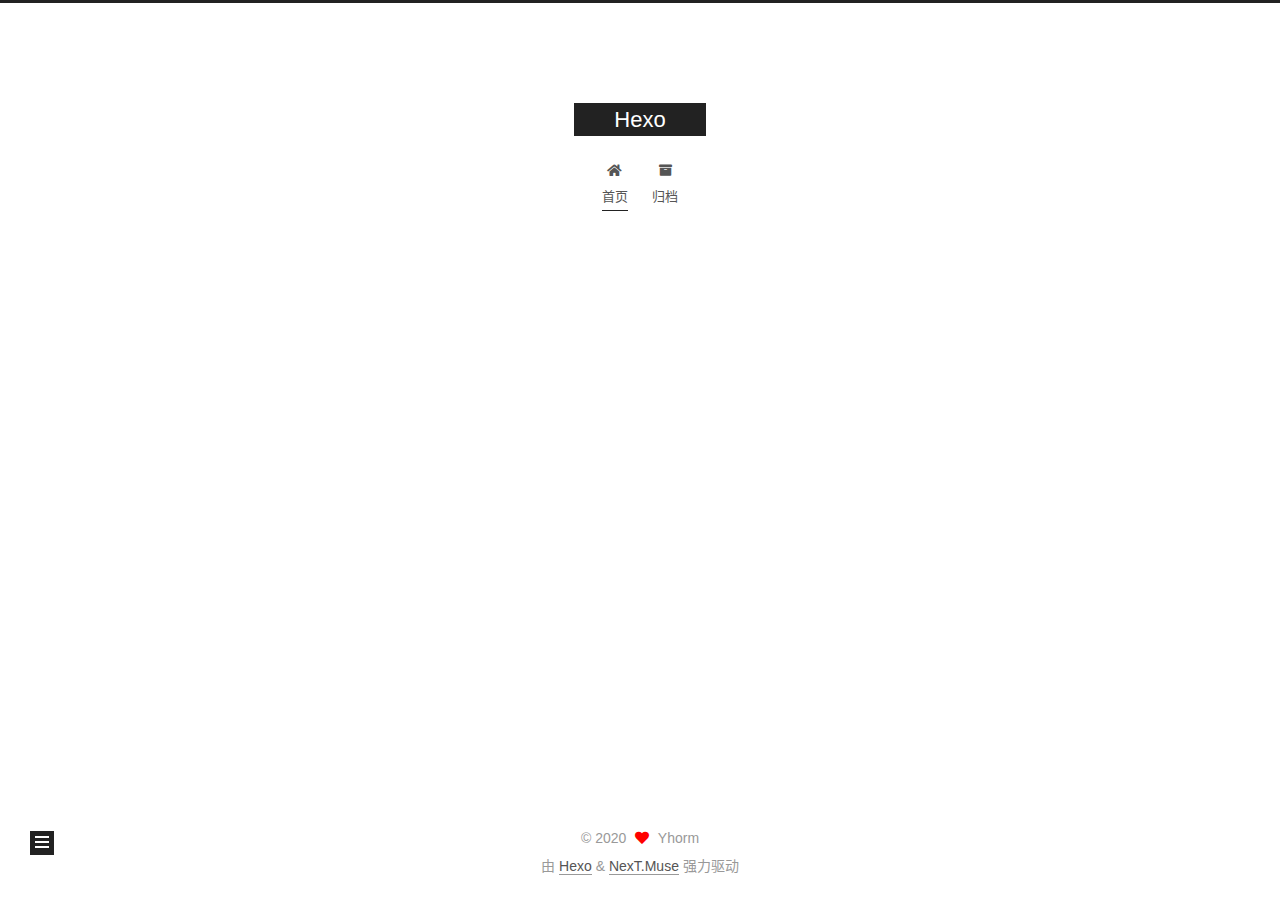
==== commit 6b6b05f5: "Site updated: 2020-07-08 21:04:38" ====
--- a/index.html
+++ b/index.html
@@ -145,7 +145,7 @@
   
   
   <article itemscope itemtype="http://schema.org/Article" class="post-block" lang="zh-CN">
-    <link itemprop="mainEntityOfPage" href="http://yoursite.com/2020/07/08/second-test/">
+    <link itemprop="mainEntityOfPage" href="http://yoursite.com/2020/07/08/first-blog/">
 
     <span hidden itemprop="author" itemscope itemtype="http://schema.org/Person">
       <meta itemprop="image" content="/images/avatar.gif">
@@ -159,7 +159,7 @@
       <header class="post-header">
         <h2 class="post-title" itemprop="name headline">
           
-            <a href="/2020/07/08/second-test/" class="post-title-link" itemprop="url">second test</a>
+            <a href="/2020/07/08/first-blog/" class="post-title-link" itemprop="url">first blog</a>
         </h2>
 
         <div class="post-meta">
@@ -169,7 +169,7 @@
               </span>
               <span class="post-meta-item-text">发表于</span>
 
-              <time title="创建时间：2020-07-08 11:48:32" itemprop="dateCreated datePublished" datetime="2020-07-08T11:48:32+08:00">2020-07-08</time>
+              <time title="创建时间：2020-07-08 11:41:49" itemprop="dateCreated datePublished" datetime="2020-07-08T11:41:49+08:00">2020-07-08</time>
             </span>
 
           
@@ -184,133 +184,6 @@
 
       
           
-      
-    </div>
-
-    
-    
-    
-      <footer class="post-footer">
-        <div class="post-eof"></div>
-      </footer>
-  </article>
-  
-  
-  
-
-      
-  
-  
-  <article itemscope itemtype="http://schema.org/Article" class="post-block" lang="zh-CN">
-    <link itemprop="mainEntityOfPage" href="http://yoursite.com/2020/07/08/first-blog/">
-
-    <span hidden itemprop="author" itemscope itemtype="http://schema.org/Person">
-      <meta itemprop="image" content="/images/avatar.gif">
-      <meta itemprop="name" content="Yhorm">
-      <meta itemprop="description" content="">
-    </span>
-
-    <span hidden itemprop="publisher" itemscope itemtype="http://schema.org/Organization">
-      <meta itemprop="name" content="Hexo">
-    </span>
-      <header class="post-header">
-        <h2 class="post-title" itemprop="name headline">
-          
-            <a href="/2020/07/08/first-blog/" class="post-title-link" itemprop="url">first blog</a>
-        </h2>
-
-        <div class="post-meta">
-            <span class="post-meta-item">
-              <span class="post-meta-item-icon">
-                <i class="far fa-calendar"></i>
-              </span>
-              <span class="post-meta-item-text">发表于</span>
-
-              <time title="创建时间：2020-07-08 11:41:49" itemprop="dateCreated datePublished" datetime="2020-07-08T11:41:49+08:00">2020-07-08</time>
-            </span>
-
-          
-
-        </div>
-      </header>
-
-    
-    
-    
-    <div class="post-body" itemprop="articleBody">
-
-      
-          
-      
-    </div>
-
-    
-    
-    
-      <footer class="post-footer">
-        <div class="post-eof"></div>
-      </footer>
-  </article>
-  
-  
-  
-
-      
-  
-  
-  <article itemscope itemtype="http://schema.org/Article" class="post-block" lang="zh-CN">
-    <link itemprop="mainEntityOfPage" href="http://yoursite.com/2020/07/08/hello-world/">
-
-    <span hidden itemprop="author" itemscope itemtype="http://schema.org/Person">
-      <meta itemprop="image" content="/images/avatar.gif">
-      <meta itemprop="name" content="Yhorm">
-      <meta itemprop="description" content="">
-    </span>
-
-    <span hidden itemprop="publisher" itemscope itemtype="http://schema.org/Organization">
-      <meta itemprop="name" content="Hexo">
-    </span>
-      <header class="post-header">
-        <h2 class="post-title" itemprop="name headline">
-          
-            <a href="/2020/07/08/hello-world/" class="post-title-link" itemprop="url">Hello World</a>
-        </h2>
-
-        <div class="post-meta">
-            <span class="post-meta-item">
-              <span class="post-meta-item-icon">
-                <i class="far fa-calendar"></i>
-              </span>
-              <span class="post-meta-item-text">发表于</span>
-
-              <time title="创建时间：2020-07-08 11:39:12" itemprop="dateCreated datePublished" datetime="2020-07-08T11:39:12+08:00">2020-07-08</time>
-            </span>
-
-          
-
-        </div>
-      </header>
-
-    
-    
-    
-    <div class="post-body" itemprop="articleBody">
-
-      
-          <p>Welcome to <a href="https://hexo.io/" target="_blank" rel="noopener">Hexo</a>! This is your very first post. Check <a href="https://hexo.io/docs/" target="_blank" rel="noopener">documentation</a> for more info. If you get any problems when using Hexo, you can find the answer in <a href="https://hexo.io/docs/troubleshooting.html" target="_blank" rel="noopener">troubleshooting</a> or you can ask me on <a href="https://github.com/hexojs/hexo/issues" target="_blank" rel="noopener">GitHub</a>.</p>
-<h2 id="Quick-Start"><a href="#Quick-Start" class="headerlink" title="Quick Start"></a>Quick Start</h2><h3 id="Create-a-new-post"><a href="#Create-a-new-post" class="headerlink" title="Create a new post"></a>Create a new post</h3><figure class="highlight bash"><table><tr><td class="gutter"><pre><span class="line">1</span><br></pre></td><td class="code"><pre><span class="line">$ hexo new <span class="string">"My New Post"</span></span><br></pre></td></tr></table></figure>
-
-<p>More info: <a href="https://hexo.io/docs/writing.html" target="_blank" rel="noopener">Writing</a></p>
-<h3 id="Run-server"><a href="#Run-server" class="headerlink" title="Run server"></a>Run server</h3><figure class="highlight bash"><table><tr><td class="gutter"><pre><span class="line">1</span><br></pre></td><td class="code"><pre><span class="line">$ hexo server</span><br></pre></td></tr></table></figure>
-
-<p>More info: <a href="https://hexo.io/docs/server.html" target="_blank" rel="noopener">Server</a></p>
-<h3 id="Generate-static-files"><a href="#Generate-static-files" class="headerlink" title="Generate static files"></a>Generate static files</h3><figure class="highlight bash"><table><tr><td class="gutter"><pre><span class="line">1</span><br></pre></td><td class="code"><pre><span class="line">$ hexo generate</span><br></pre></td></tr></table></figure>
-
-<p>More info: <a href="https://hexo.io/docs/generating.html" target="_blank" rel="noopener">Generating</a></p>
-<h3 id="Deploy-to-remote-sites"><a href="#Deploy-to-remote-sites" class="headerlink" title="Deploy to remote sites"></a>Deploy to remote sites</h3><figure class="highlight bash"><table><tr><td class="gutter"><pre><span class="line">1</span><br></pre></td><td class="code"><pre><span class="line">$ hexo deploy</span><br></pre></td></tr></table></figure>
-
-<p>More info: <a href="https://hexo.io/docs/one-command-deployment.html" target="_blank" rel="noopener">Deployment</a></p>
-
       
     </div>
 
@@ -391,7 +264,7 @@
       <div class="site-state-item site-state-posts">
           <a href="/archives/">
         
-          <span class="site-state-item-count">3</span>
+          <span class="site-state-item-count">1</span>
           <span class="site-state-item-name">日志</span>
         </a>
       </div>
--- a/css/main.css
+++ b/css/main.css
@@ -1168,7 +1168,7 @@
 }
 .links-of-author a::before,
 .links-of-author span.exturl::before {
-  background: #c3e83e;
+  background: #cbffb6;
   border-radius: 50%;
   content: ' ';
   display: inline-block;
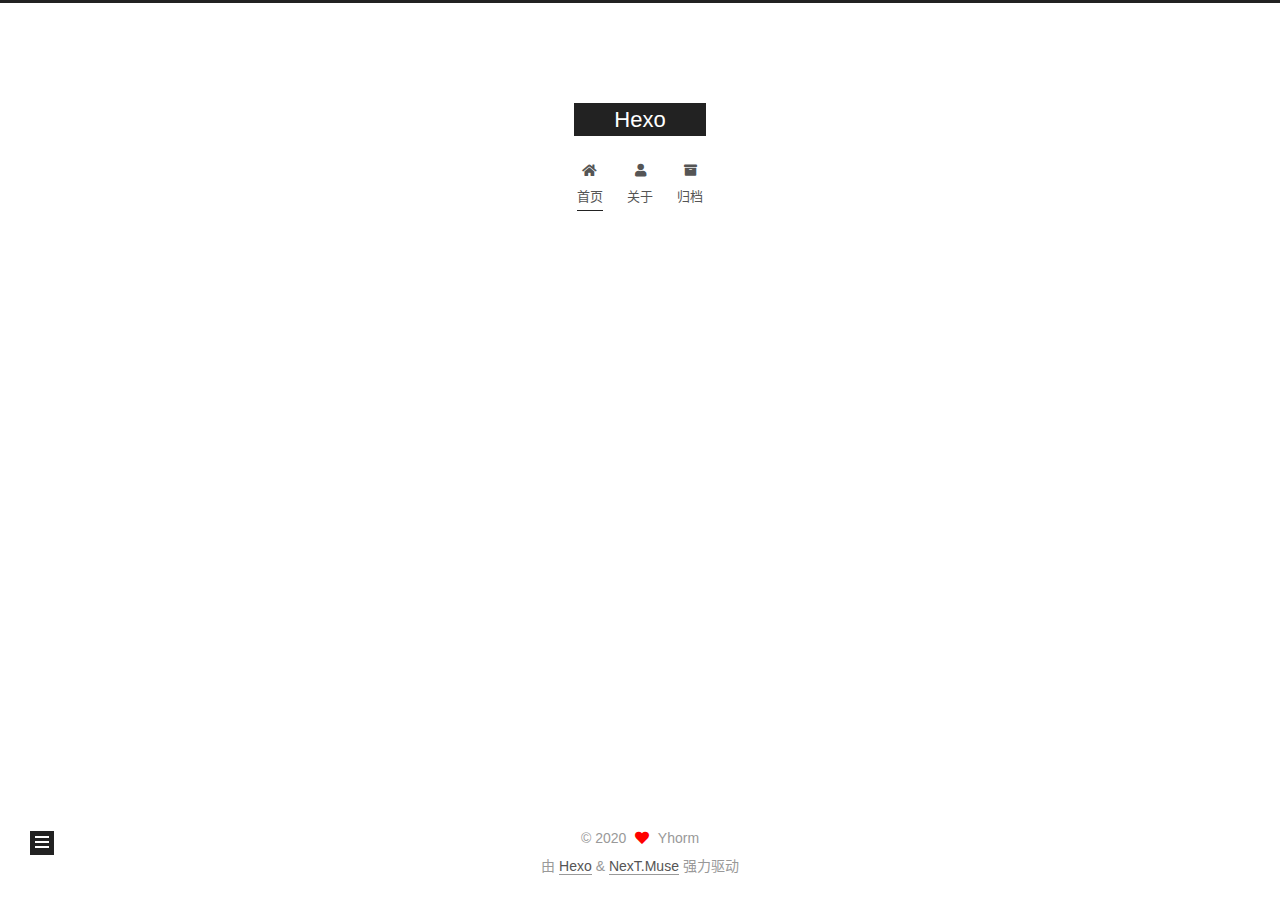
==== commit 0ffd3a91: "Site updated: 2020-07-08 21:14:24" ====
--- a/index.html
+++ b/index.html
@@ -111,6 +111,11 @@
         <li class="menu-item menu-item-home">
 
     <a href="/" rel="section"><i class="fa fa-home fa-fw"></i>首页</a>
+
+  </li>
+        <li class="menu-item menu-item-about">
+
+    <a href="/about/" rel="section"><i class="fa fa-user fa-fw"></i>关于</a>
 
   </li>
         <li class="menu-item menu-item-archives">
--- a/css/main.css
+++ b/css/main.css
@@ -1168,7 +1168,7 @@
 }
 .links-of-author a::before,
 .links-of-author span.exturl::before {
-  background: #cbffb6;
+  background: #2bffff;
   border-radius: 50%;
   content: ' ';
   display: inline-block;
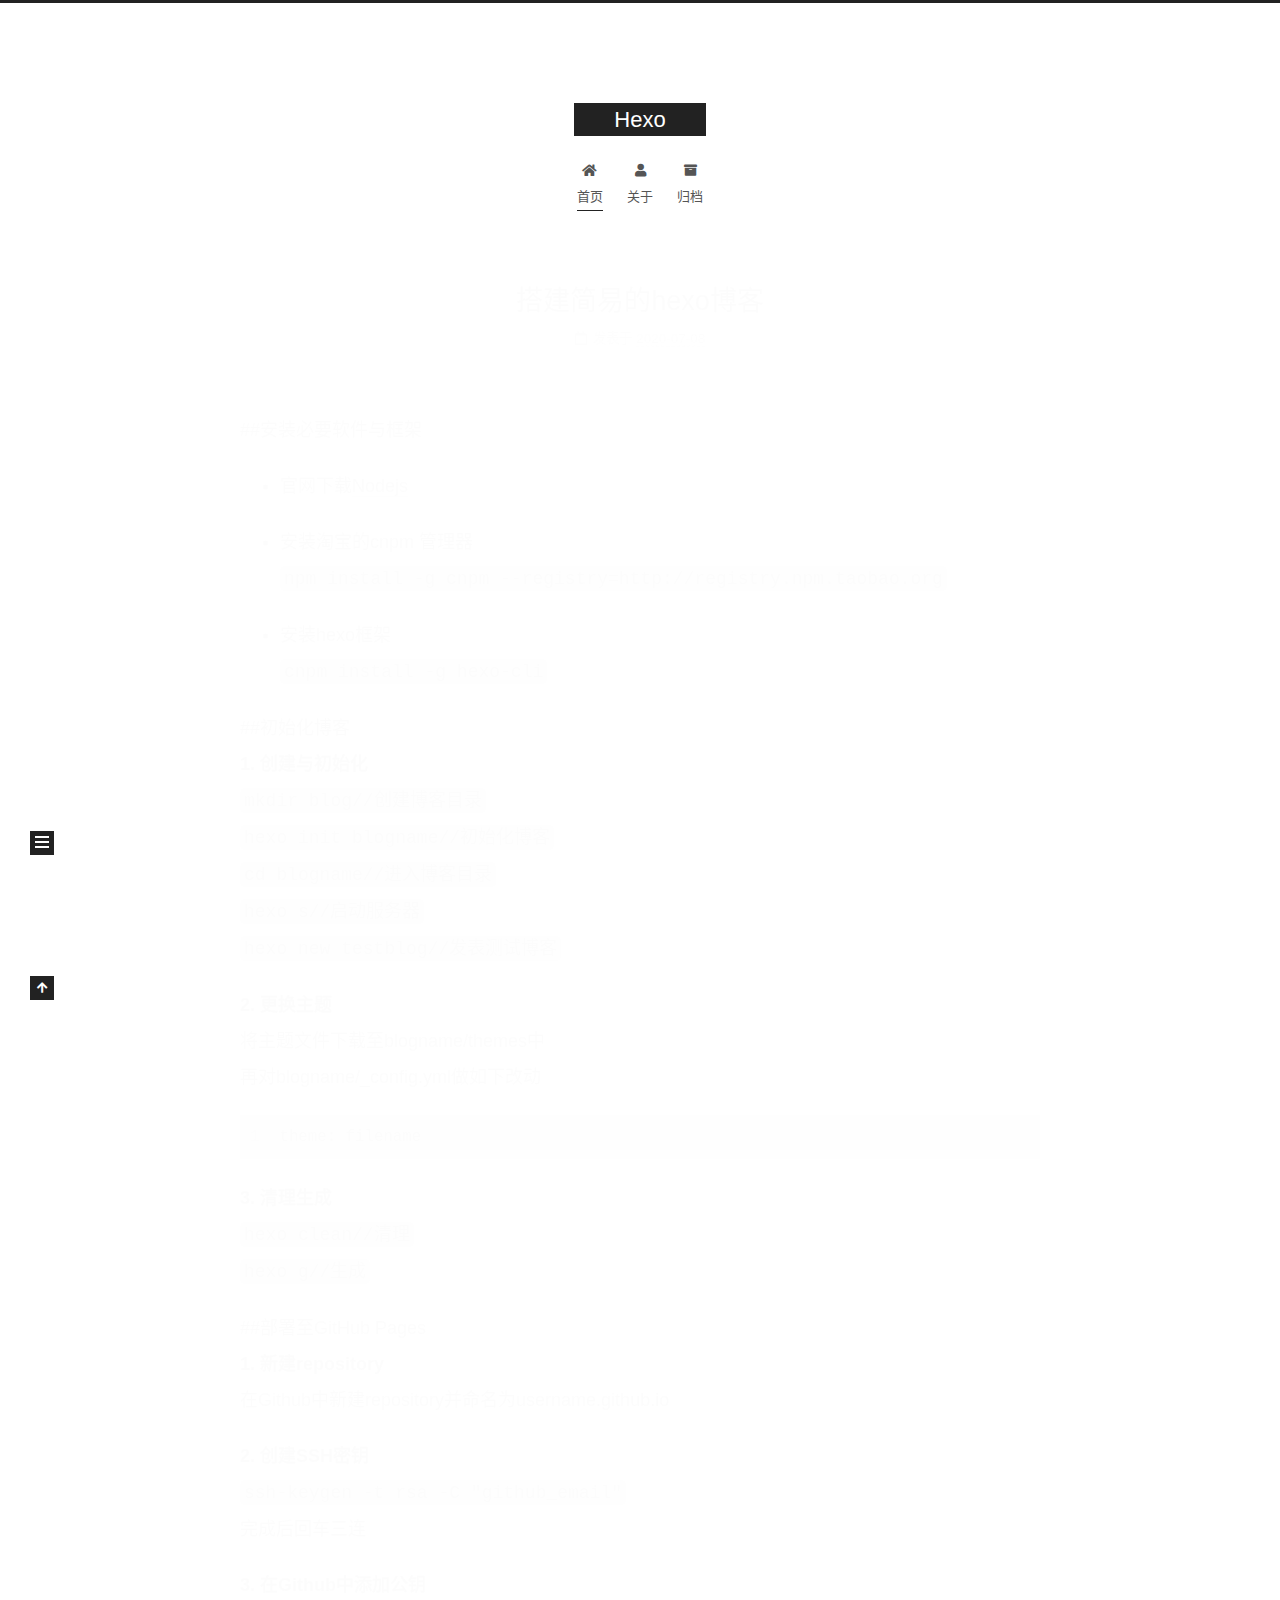
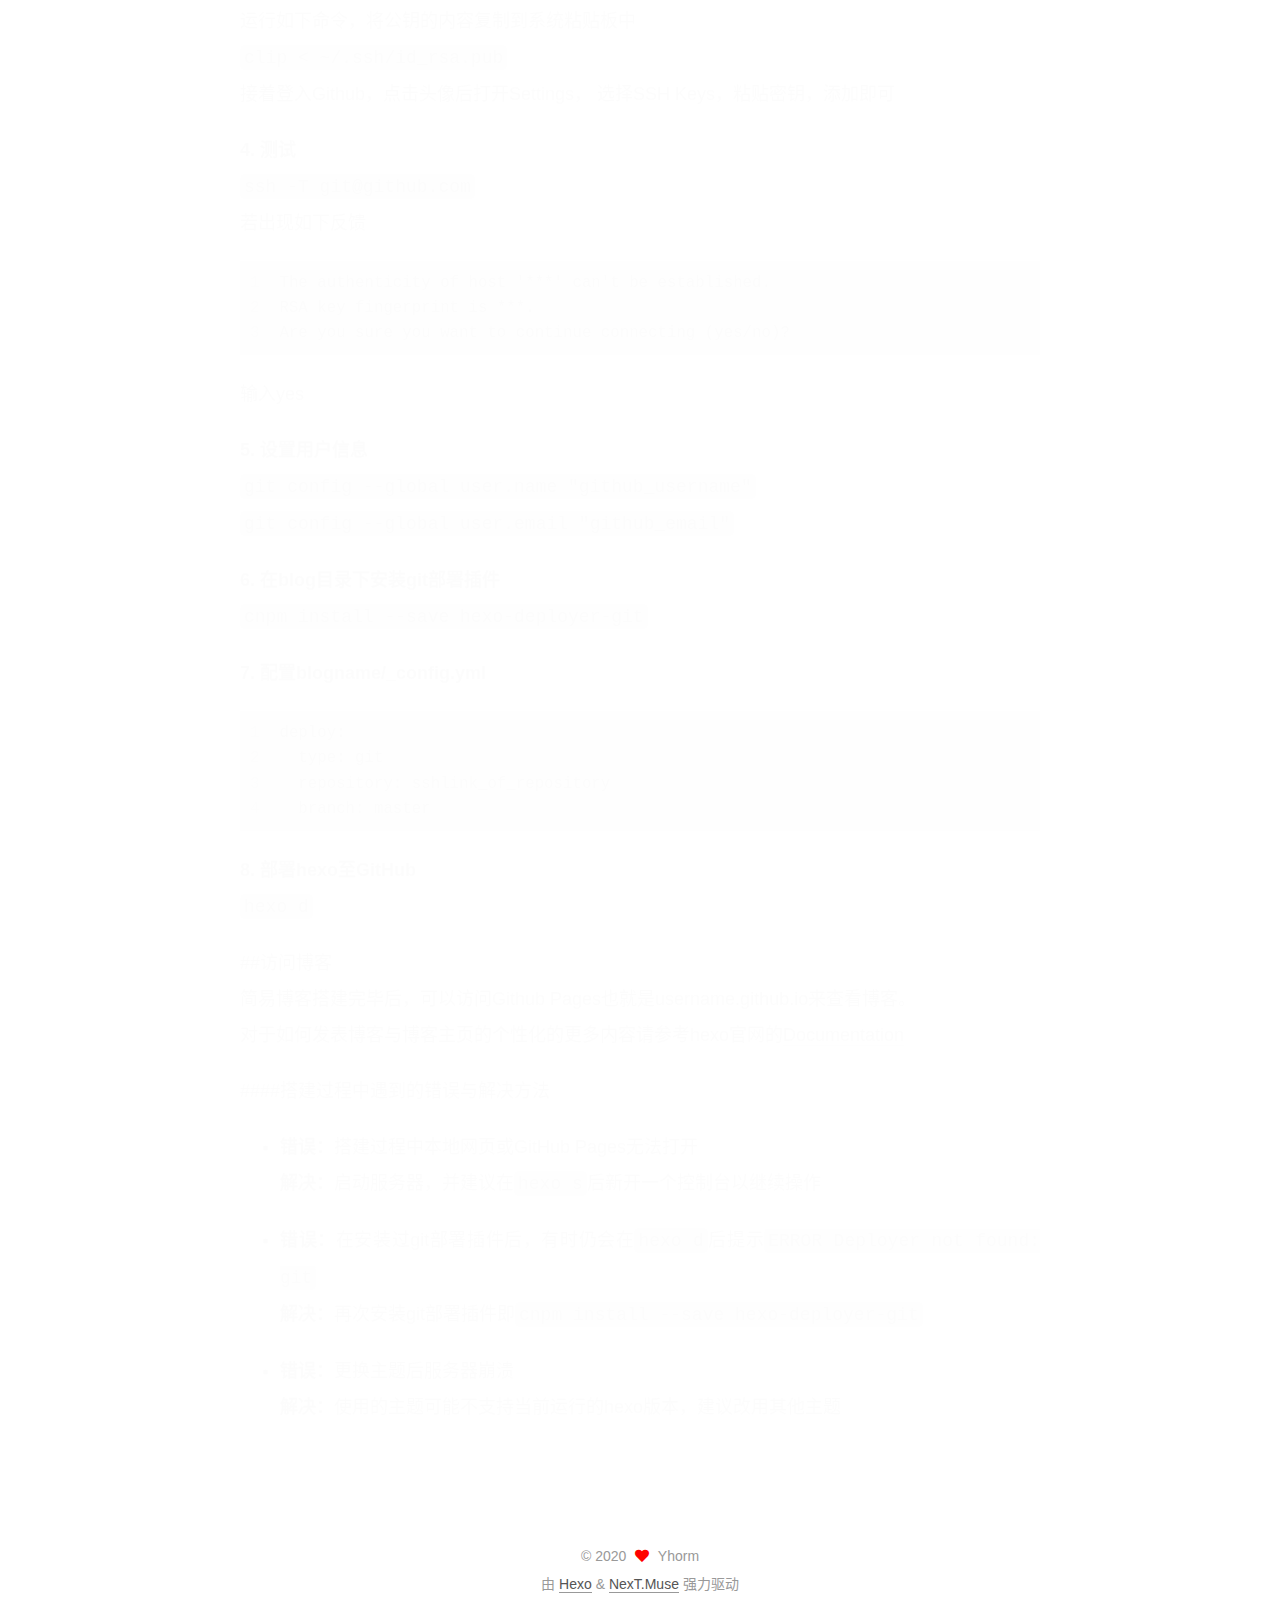
==== commit 5ec86920: "Site updated: 2020-07-08 23:45:02" ====
--- a/index.html
+++ b/index.html
@@ -150,7 +150,7 @@
   
   
   <article itemscope itemtype="http://schema.org/Article" class="post-block" lang="zh-CN">
-    <link itemprop="mainEntityOfPage" href="http://yoursite.com/2020/07/08/first-blog/">
+    <link itemprop="mainEntityOfPage" href="http://yoursite.com/2020/07/08/%E6%90%AD%E5%BB%BA%E7%AE%80%E6%98%93hexo%E5%8D%9A%E5%AE%A2/">
 
     <span hidden itemprop="author" itemscope itemtype="http://schema.org/Person">
       <meta itemprop="image" content="/images/avatar.gif">
@@ -164,7 +164,7 @@
       <header class="post-header">
         <h2 class="post-title" itemprop="name headline">
           
-            <a href="/2020/07/08/first-blog/" class="post-title-link" itemprop="url">first blog</a>
+            <a href="/2020/07/08/%E6%90%AD%E5%BB%BA%E7%AE%80%E6%98%93hexo%E5%8D%9A%E5%AE%A2/" class="post-title-link" itemprop="url">搭建简易的hexo博客</a>
         </h2>
 
         <div class="post-meta">
@@ -173,8 +173,9 @@
                 <i class="far fa-calendar"></i>
               </span>
               <span class="post-meta-item-text">发表于</span>
-
-              <time title="创建时间：2020-07-08 11:41:49" itemprop="dateCreated datePublished" datetime="2020-07-08T11:41:49+08:00">2020-07-08</time>
+              
+
+              <time title="创建时间：2020-07-08 23:37:59 / 修改时间：23:39:41" itemprop="dateCreated datePublished" datetime="2020-07-08T23:37:59+08:00">2020-07-08</time>
             </span>
 
           
@@ -188,7 +189,41 @@
     <div class="post-body" itemprop="articleBody">
 
       
-          
+          <p>##安装必要软件与框架</p>
+<ul>
+<li><p>官网下载<a href="https://nodejs.org/en/" target="_blank" rel="noopener">Nodejs</a></p>
+</li>
+<li><p>安装淘宝的cnpm 管理器<br><code>npm install -g cnpm --registry=http://registry.npm.taobao.org</code></p>
+</li>
+<li><p>安装hexo框架<br><code>cnpm install -g hexo-cli</code></p>
+</li>
+</ul>
+<p>##初始化博客<br><strong>1. 创建与初始化</strong><br><code>mkdir blog//创建博客目录</code><br><code>hexo init blogname//初始化博客</code><br><code>cd blogname//进入博客目录</code><br><code>hexo s//启动服务器</code><br><code>hexo new testblog//发表测试博客</code></p>
+<p><strong>2. 更换主题</strong><br>  将主题文件下载至blogname/themes中<br>  再对blogname/_config.yml做如下改动</p>
+<figure class="highlight plain"><table><tr><td class="gutter"><pre><span class="line">1</span><br></pre></td><td class="code"><pre><span class="line">theme: filename</span><br></pre></td></tr></table></figure>
+<p><strong>3. 清理生成</strong><br><code>hexo clean//清理</code><br><code>hexo g//生成</code></p>
+<p>##部署至GitHub Pages<br><strong>1. 新建repository</strong><br>  在Github中新建repository并命名为username.github.io</p>
+<p><strong>2. 创建SSH密钥</strong><br><code>ssh-keygen -t rsa -C &quot;github_email&quot;</code><br>  完成后回车三连</p>
+<p><strong>3. 在Github中添加公钥</strong><br>  运行如下命令，将公钥的内容复制到系统粘贴板中<br><code>clip &lt; ~/.ssh/id_rsa.pub</code><br>  接着登入Github，点击头像后打开Settings， 选择SSH Keys，粘贴密钥，添加即可</p>
+<p><strong>4. 测试</strong><br><code>ssh -T git@github.com</code><br>  若出现如下反馈</p>
+<figure class="highlight plain"><table><tr><td class="gutter"><pre><span class="line">1</span><br><span class="line">2</span><br><span class="line">3</span><br></pre></td><td class="code"><pre><span class="line">The authenticity of host &#39;***&#39; can&#39;t be established.</span><br><span class="line">RSA key fingerprint is ***.</span><br><span class="line">Are you sure you want to continue connecting (yes&#x2F;no)?</span><br></pre></td></tr></table></figure>
+<p>输入yes</p>
+<p><strong>5. 设置用户信息</strong><br><code>git config --global user.name &quot;github_username&quot;</code><br><code>git config --global user.email  &quot;github_email&quot;</code></p>
+<p><strong>6. 在blog目录下安装git部署插件</strong><br><code>cnpm install --save hexo-deployer-git</code></p>
+<p><strong>7. 配置blogname/_config.yml</strong></p>
+<figure class="highlight plain"><table><tr><td class="gutter"><pre><span class="line">1</span><br><span class="line">2</span><br><span class="line">3</span><br><span class="line">4</span><br></pre></td><td class="code"><pre><span class="line">deploy:</span><br><span class="line">  type: git</span><br><span class="line">  repository: sshlink_of_repository</span><br><span class="line">  branch: master</span><br></pre></td></tr></table></figure>
+<p><strong>8. 部署hexo至GitHub</strong><br><code>hexo d</code></p>
+<p>##访问博客<br>简易博客搭建完毕后，可以访问Github Pages也就是username.github.io来查看博客。<br>对于如何发表博客与博客主页的个性化的更多内容请参考hexo官网的<a href="https://hexo.io/docs/" target="_blank" rel="noopener">Documentation</a></p>
+<p>####搭建过程中遇到的错误与解决方法</p>
+<ul>
+<li><p><strong>错误：</strong>搭建过程中本地网页或GitHub Pages无法打开<br><strong>解决：</strong>启动服务器，并建议在<code>hexo s</code>后新开一个控制台以继续操作</p>
+</li>
+<li><p><strong>错误：</strong>在安装过git部署插件后，有时仍会在<code>hexo d</code>后提示<code>ERROR Deployer not found: git</code><br><strong>解决：</strong>再次安装git部署插件即<code>cnpm install --save hexo-deployer-git</code></p>
+</li>
+<li><p><strong>错误：</strong>更换主题后服务器崩溃<br><strong>解决：</strong>使用的主题可能不支持当前运行的hexo版本，建议改用其他主题</p>
+</li>
+</ul>
+
       
     </div>
 
@@ -275,6 +310,11 @@
       </div>
   </nav>
 </div>
+  <div class="links-of-author motion-element">
+      <span class="links-of-author-item">
+        <a href="https://github.com/sunk9t" title="GitHub → https:&#x2F;&#x2F;github.com&#x2F;sunk9t" rel="noopener" target="_blank"><i class="fab fa-github fa-fw"></i>GitHub</a>
+      </span>
+  </div>
 
 
 
--- a/css/main.css
+++ b/css/main.css
@@ -1168,7 +1168,7 @@
 }
 .links-of-author a::before,
 .links-of-author span.exturl::before {
-  background: #2bffff;
+  background: #fffcff;
   border-radius: 50%;
   content: ' ';
   display: inline-block;
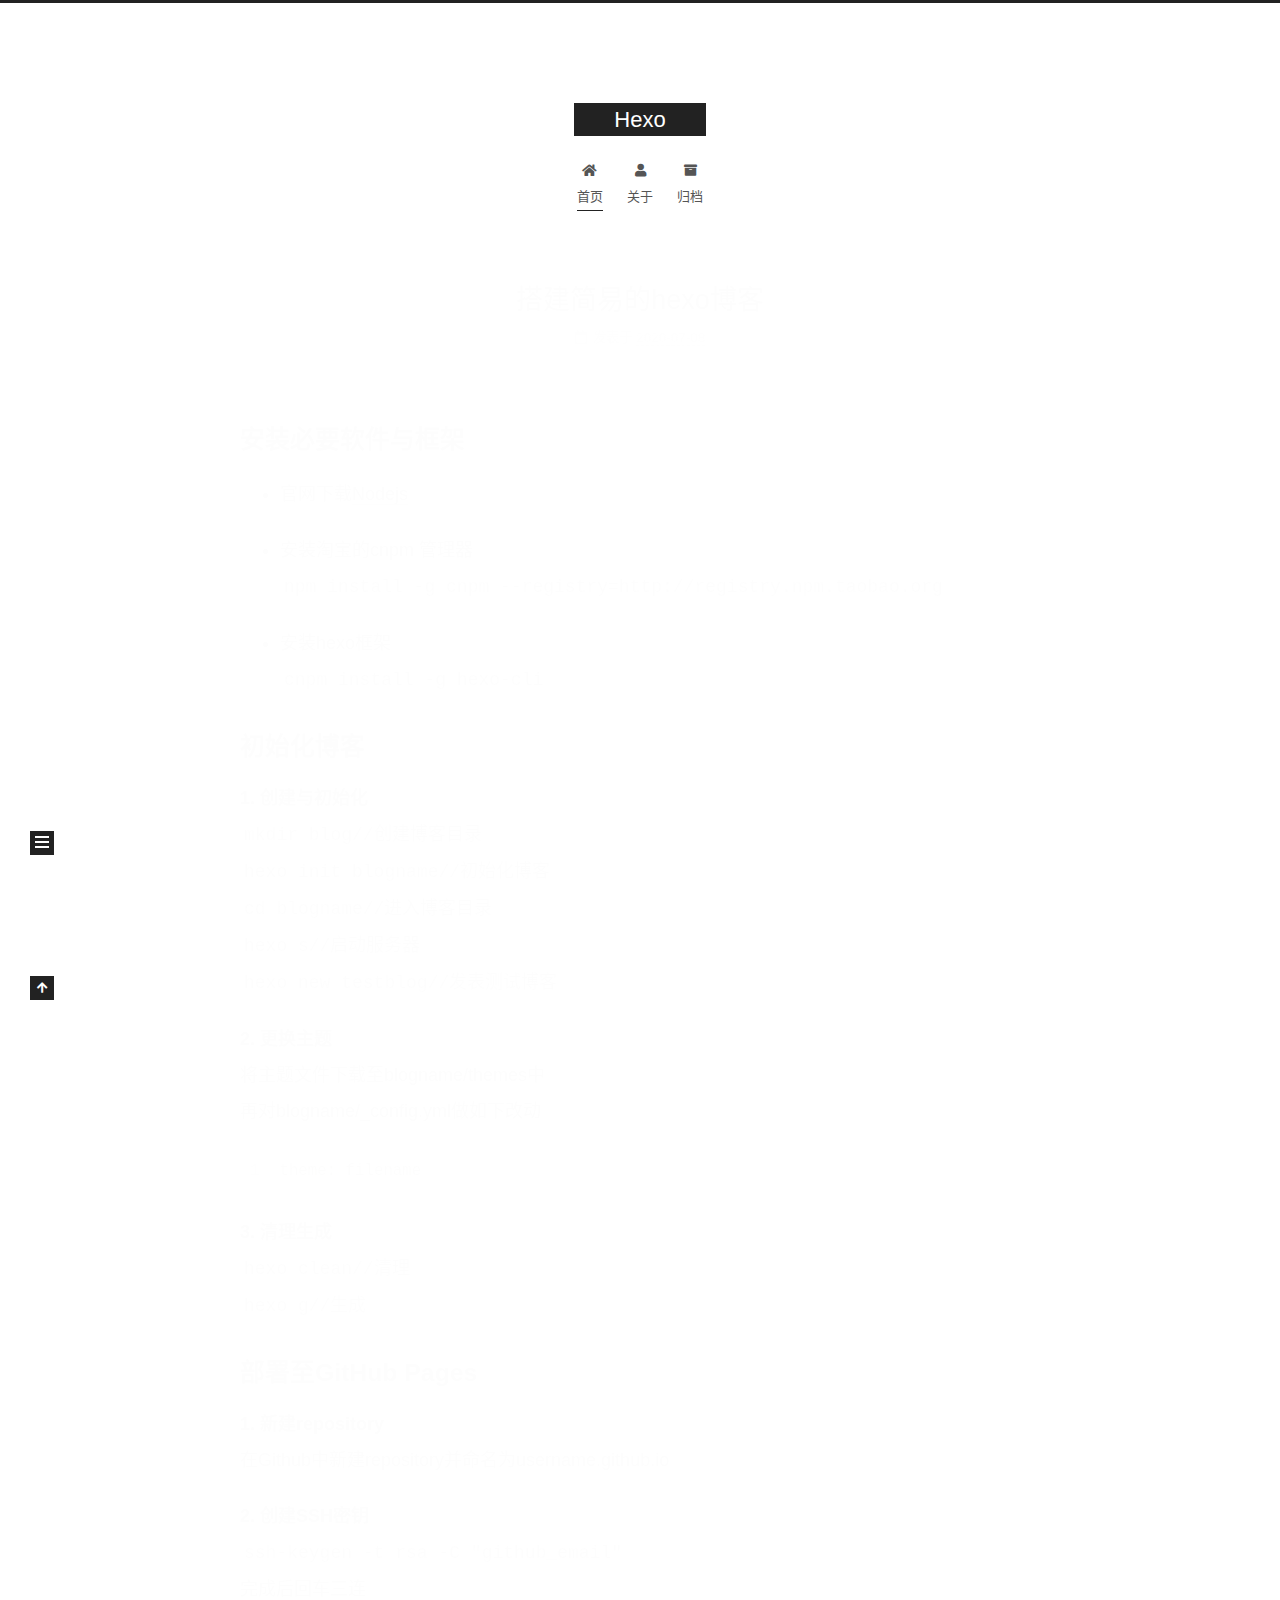
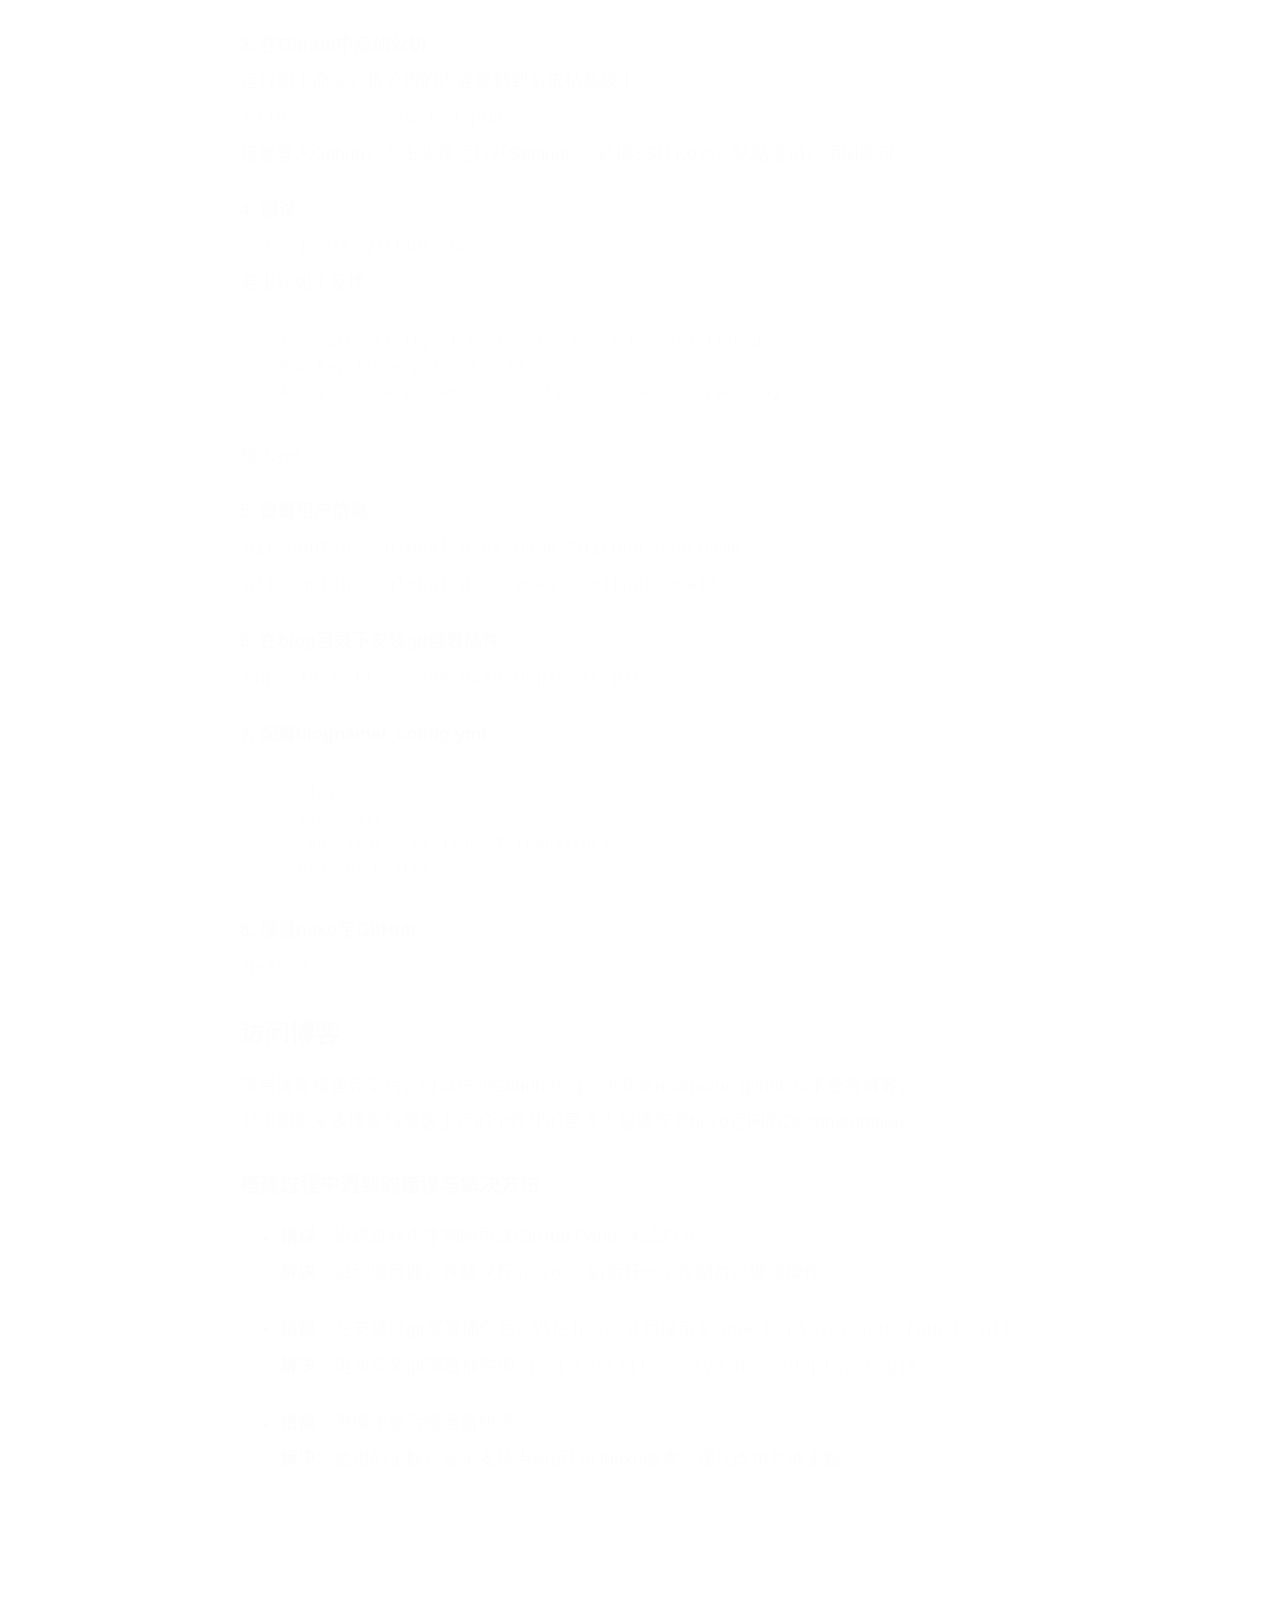
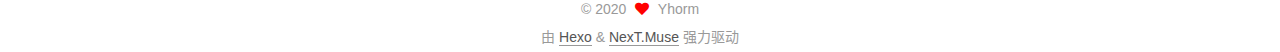
==== commit ea94af6c: "Site updated: 2020-07-08 23:48:34" ====
--- a/index.html
+++ b/index.html
@@ -175,7 +175,7 @@
               <span class="post-meta-item-text">发表于</span>
               
 
-              <time title="创建时间：2020-07-08 23:37:59 / 修改时间：23:39:41" itemprop="dateCreated datePublished" datetime="2020-07-08T23:37:59+08:00">2020-07-08</time>
+              <time title="创建时间：2020-07-08 23:37:59 / 修改时间：23:48:12" itemprop="dateCreated datePublished" datetime="2020-07-08T23:37:59+08:00">2020-07-08</time>
             </span>
 
           
@@ -189,8 +189,7 @@
     <div class="post-body" itemprop="articleBody">
 
       
-          <p>##安装必要软件与框架</p>
-<ul>
+          <h2 id="安装必要软件与框架"><a href="#安装必要软件与框架" class="headerlink" title="安装必要软件与框架"></a>安装必要软件与框架</h2><ul>
 <li><p>官网下载<a href="https://nodejs.org/en/" target="_blank" rel="noopener">Nodejs</a></p>
 </li>
 <li><p>安装淘宝的cnpm 管理器<br><code>npm install -g cnpm --registry=http://registry.npm.taobao.org</code></p>
@@ -198,11 +197,11 @@
 <li><p>安装hexo框架<br><code>cnpm install -g hexo-cli</code></p>
 </li>
 </ul>
-<p>##初始化博客<br><strong>1. 创建与初始化</strong><br><code>mkdir blog//创建博客目录</code><br><code>hexo init blogname//初始化博客</code><br><code>cd blogname//进入博客目录</code><br><code>hexo s//启动服务器</code><br><code>hexo new testblog//发表测试博客</code></p>
+<h2 id="初始化博客"><a href="#初始化博客" class="headerlink" title="初始化博客"></a>初始化博客</h2><p><strong>1. 创建与初始化</strong><br><code>mkdir blog//创建博客目录</code><br><code>hexo init blogname//初始化博客</code><br><code>cd blogname//进入博客目录</code><br><code>hexo s//启动服务器</code><br><code>hexo new testblog//发表测试博客</code></p>
 <p><strong>2. 更换主题</strong><br>  将主题文件下载至blogname/themes中<br>  再对blogname/_config.yml做如下改动</p>
 <figure class="highlight plain"><table><tr><td class="gutter"><pre><span class="line">1</span><br></pre></td><td class="code"><pre><span class="line">theme: filename</span><br></pre></td></tr></table></figure>
 <p><strong>3. 清理生成</strong><br><code>hexo clean//清理</code><br><code>hexo g//生成</code></p>
-<p>##部署至GitHub Pages<br><strong>1. 新建repository</strong><br>  在Github中新建repository并命名为username.github.io</p>
+<h2 id="部署至GitHub-Pages"><a href="#部署至GitHub-Pages" class="headerlink" title="部署至GitHub Pages"></a>部署至GitHub Pages</h2><p><strong>1. 新建repository</strong><br>  在Github中新建repository并命名为username.github.io</p>
 <p><strong>2. 创建SSH密钥</strong><br><code>ssh-keygen -t rsa -C &quot;github_email&quot;</code><br>  完成后回车三连</p>
 <p><strong>3. 在Github中添加公钥</strong><br>  运行如下命令，将公钥的内容复制到系统粘贴板中<br><code>clip &lt; ~/.ssh/id_rsa.pub</code><br>  接着登入Github，点击头像后打开Settings， 选择SSH Keys，粘贴密钥，添加即可</p>
 <p><strong>4. 测试</strong><br><code>ssh -T git@github.com</code><br>  若出现如下反馈</p>
@@ -213,12 +212,11 @@
 <p><strong>7. 配置blogname/_config.yml</strong></p>
 <figure class="highlight plain"><table><tr><td class="gutter"><pre><span class="line">1</span><br><span class="line">2</span><br><span class="line">3</span><br><span class="line">4</span><br></pre></td><td class="code"><pre><span class="line">deploy:</span><br><span class="line">  type: git</span><br><span class="line">  repository: sshlink_of_repository</span><br><span class="line">  branch: master</span><br></pre></td></tr></table></figure>
 <p><strong>8. 部署hexo至GitHub</strong><br><code>hexo d</code></p>
-<p>##访问博客<br>简易博客搭建完毕后，可以访问Github Pages也就是username.github.io来查看博客。<br>对于如何发表博客与博客主页的个性化的更多内容请参考hexo官网的<a href="https://hexo.io/docs/" target="_blank" rel="noopener">Documentation</a></p>
-<p>####搭建过程中遇到的错误与解决方法</p>
-<ul>
+<h2 id="访问博客"><a href="#访问博客" class="headerlink" title="访问博客"></a>访问博客</h2><p>简易博客搭建完毕后，可以访问Github Pages也就是username.github.io来查看博客。<br>对于如何发表博客与博客主页的个性化的更多内容请参考hexo官网的<a href="https://hexo.io/docs/" target="_blank" rel="noopener">Documentation</a></p>
+<h4 id="搭建过程中遇到的错误与解决方法"><a href="#搭建过程中遇到的错误与解决方法" class="headerlink" title="搭建过程中遇到的错误与解决方法"></a>搭建过程中遇到的错误与解决方法</h4><ul>
 <li><p><strong>错误：</strong>搭建过程中本地网页或GitHub Pages无法打开<br><strong>解决：</strong>启动服务器，并建议在<code>hexo s</code>后新开一个控制台以继续操作</p>
 </li>
-<li><p><strong>错误：</strong>在安装过git部署插件后，有时仍会在<code>hexo d</code>后提示<code>ERROR Deployer not found: git</code><br><strong>解决：</strong>再次安装git部署插件即<code>cnpm install --save hexo-deployer-git</code></p>
+<li><p><strong>错误：</strong>在安装过git部署插件后，仍在<code>hexo d</code>后提示<code>ERROR Deployer not found: git</code><br><strong>解决：</strong>再次安装git部署插件即<code>cnpm install --save hexo-deployer-git</code></p>
 </li>
 <li><p><strong>错误：</strong>更换主题后服务器崩溃<br><strong>解决：</strong>使用的主题可能不支持当前运行的hexo版本，建议改用其他主题</p>
 </li>
--- a/css/main.css
+++ b/css/main.css
@@ -1168,7 +1168,7 @@
 }
 .links-of-author a::before,
 .links-of-author span.exturl::before {
-  background: #fffcff;
+  background: #45ffb1;
   border-radius: 50%;
   content: ' ';
   display: inline-block;
